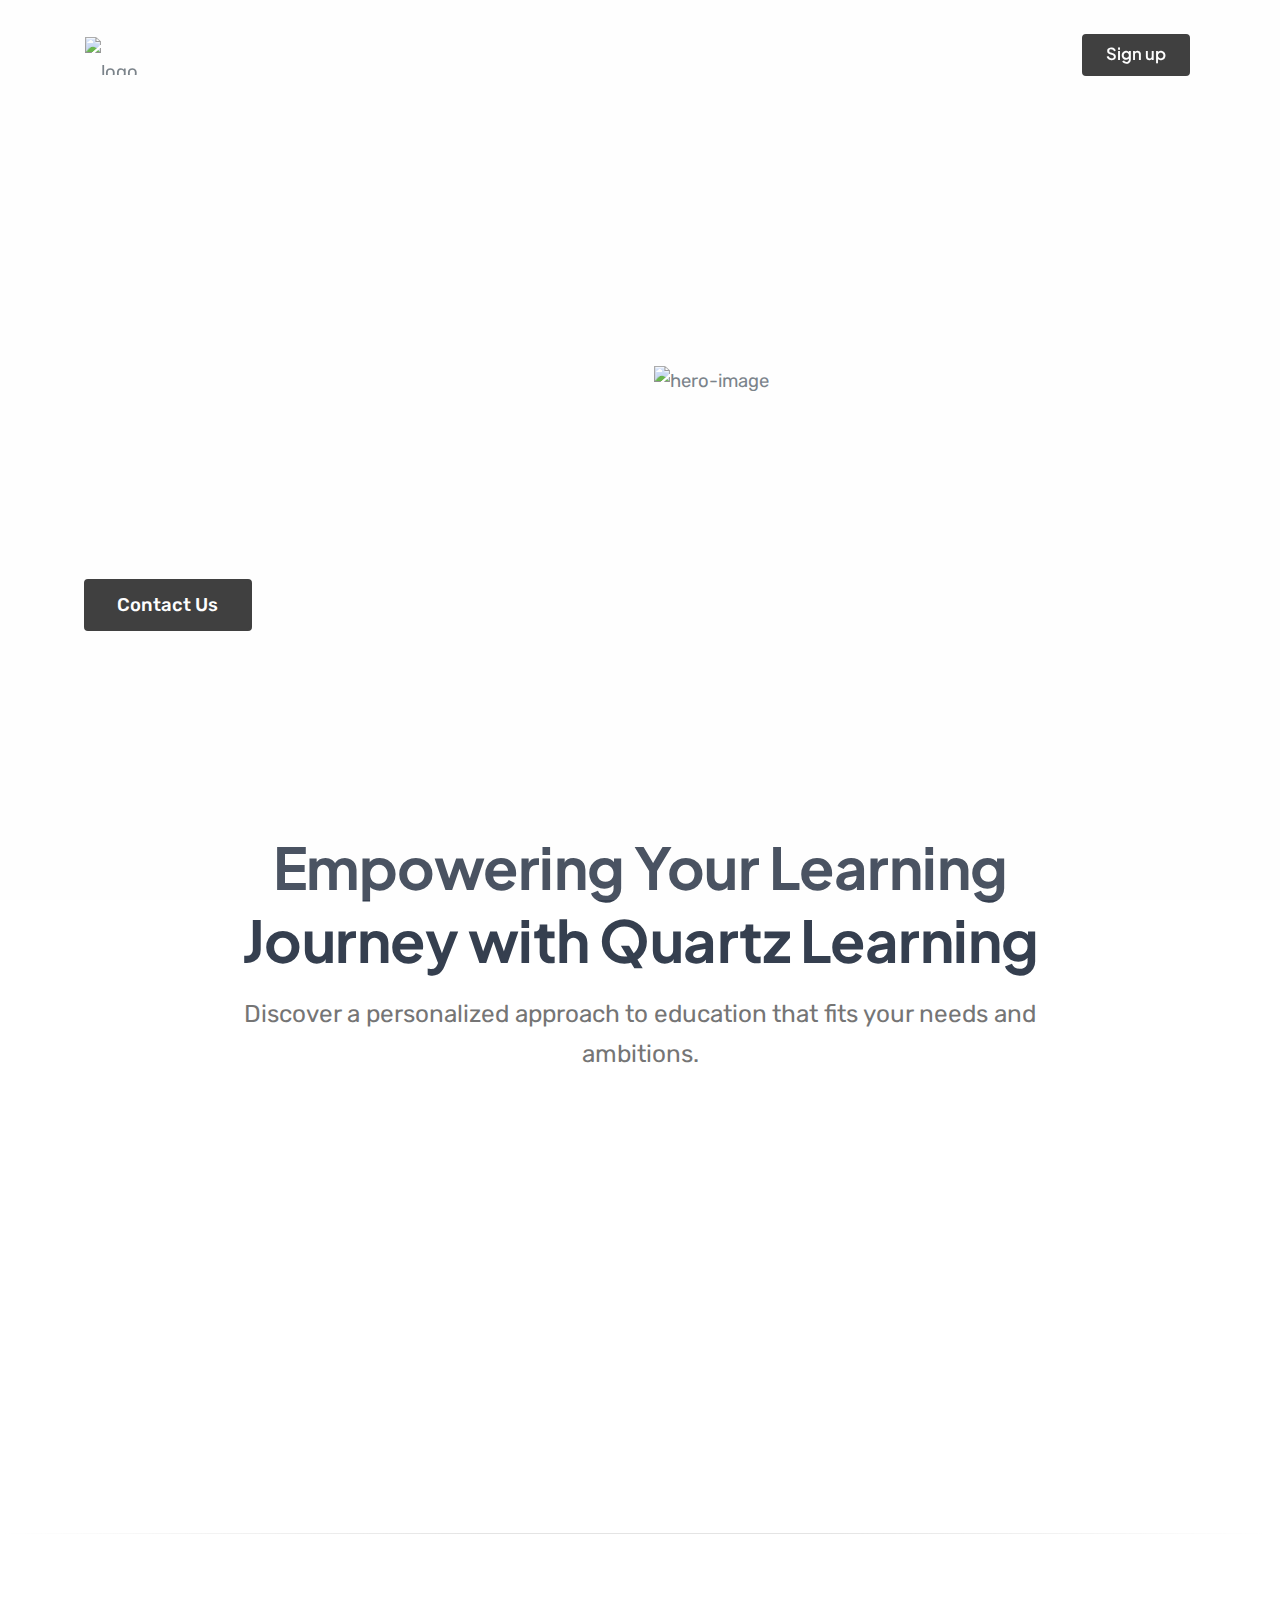
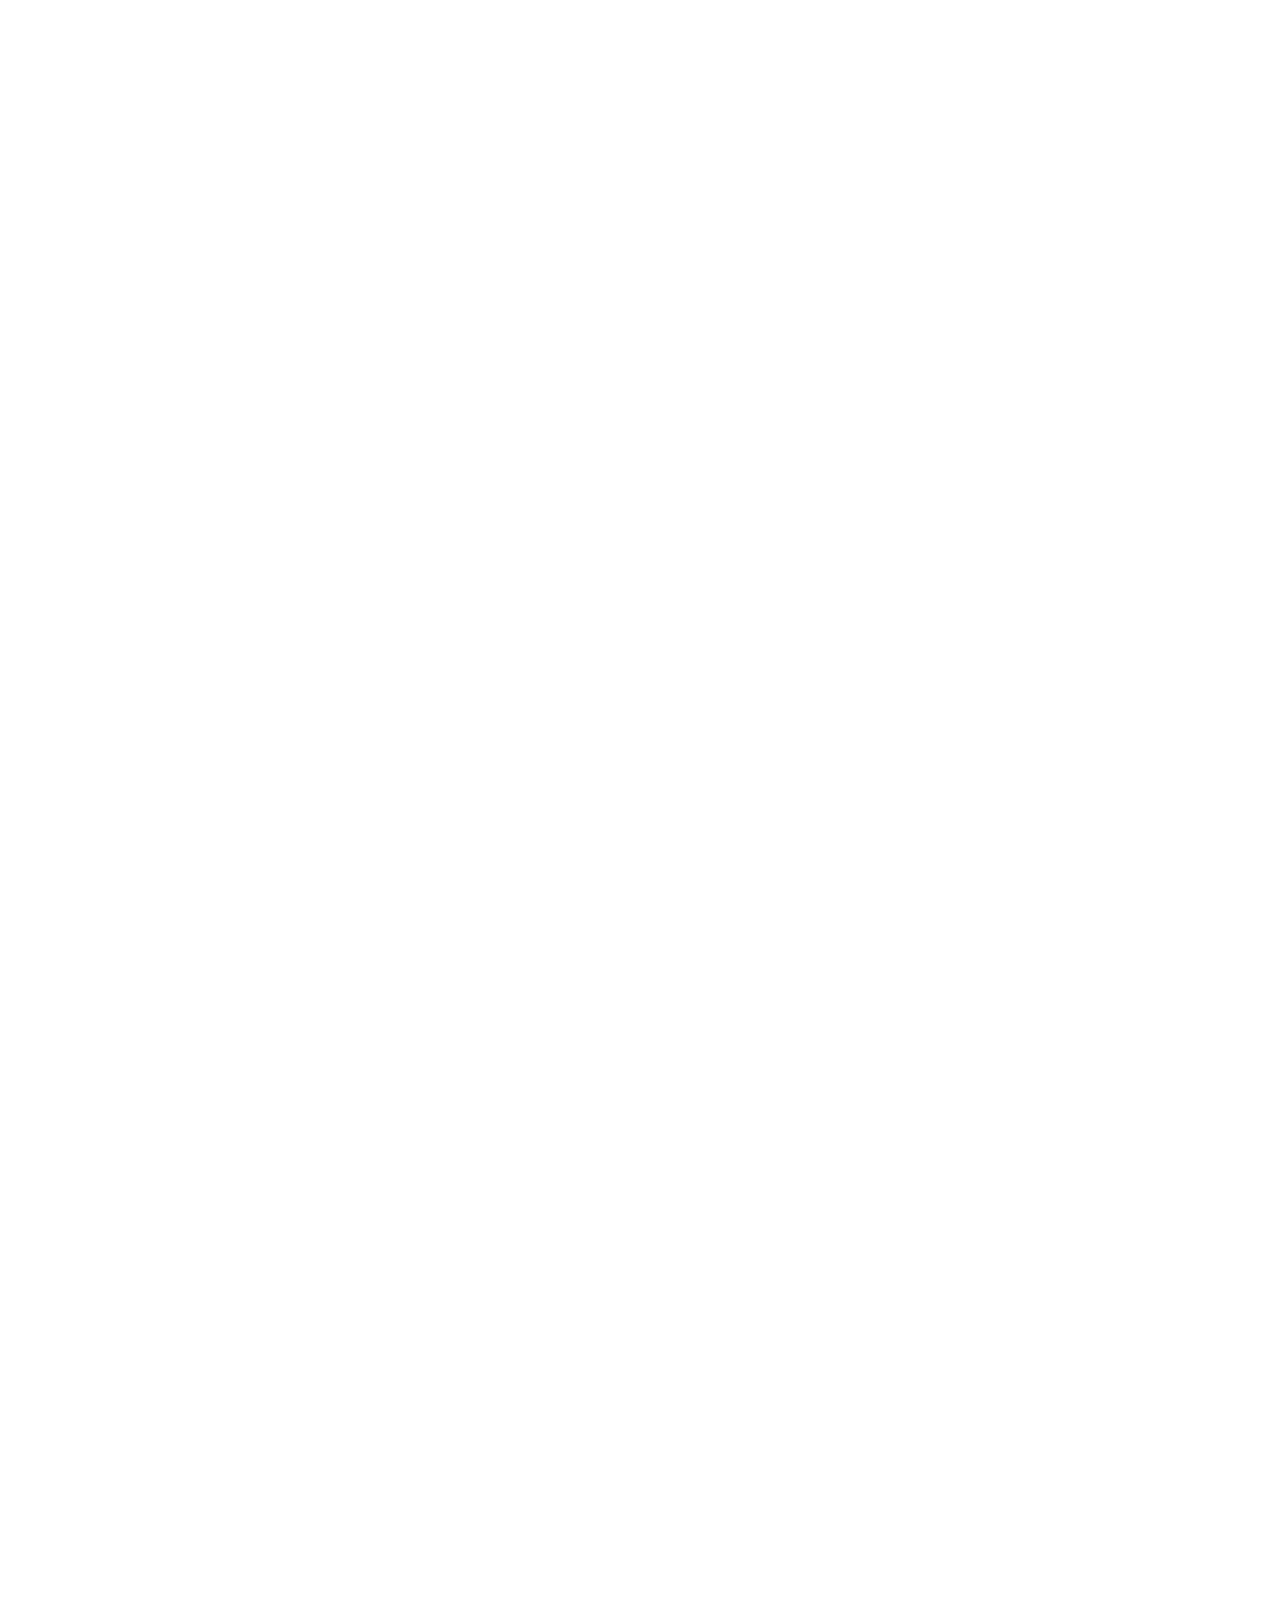
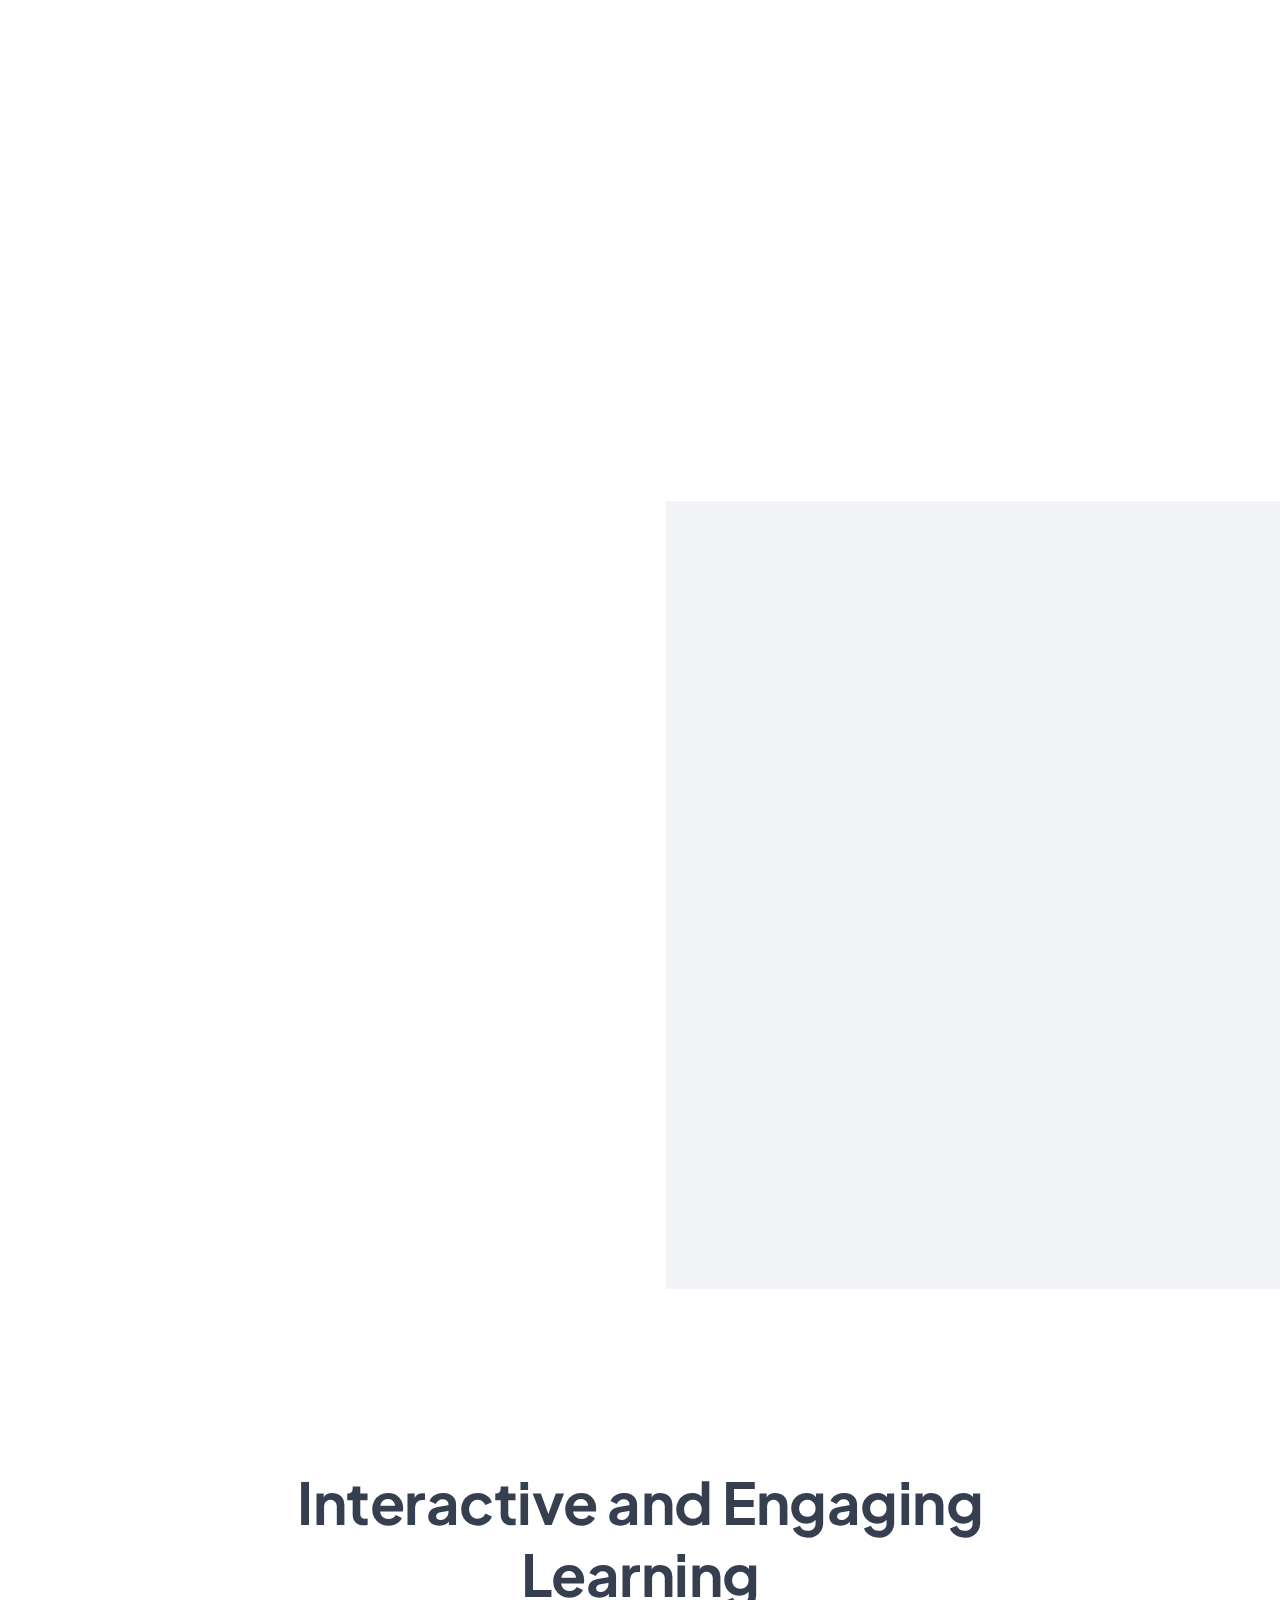
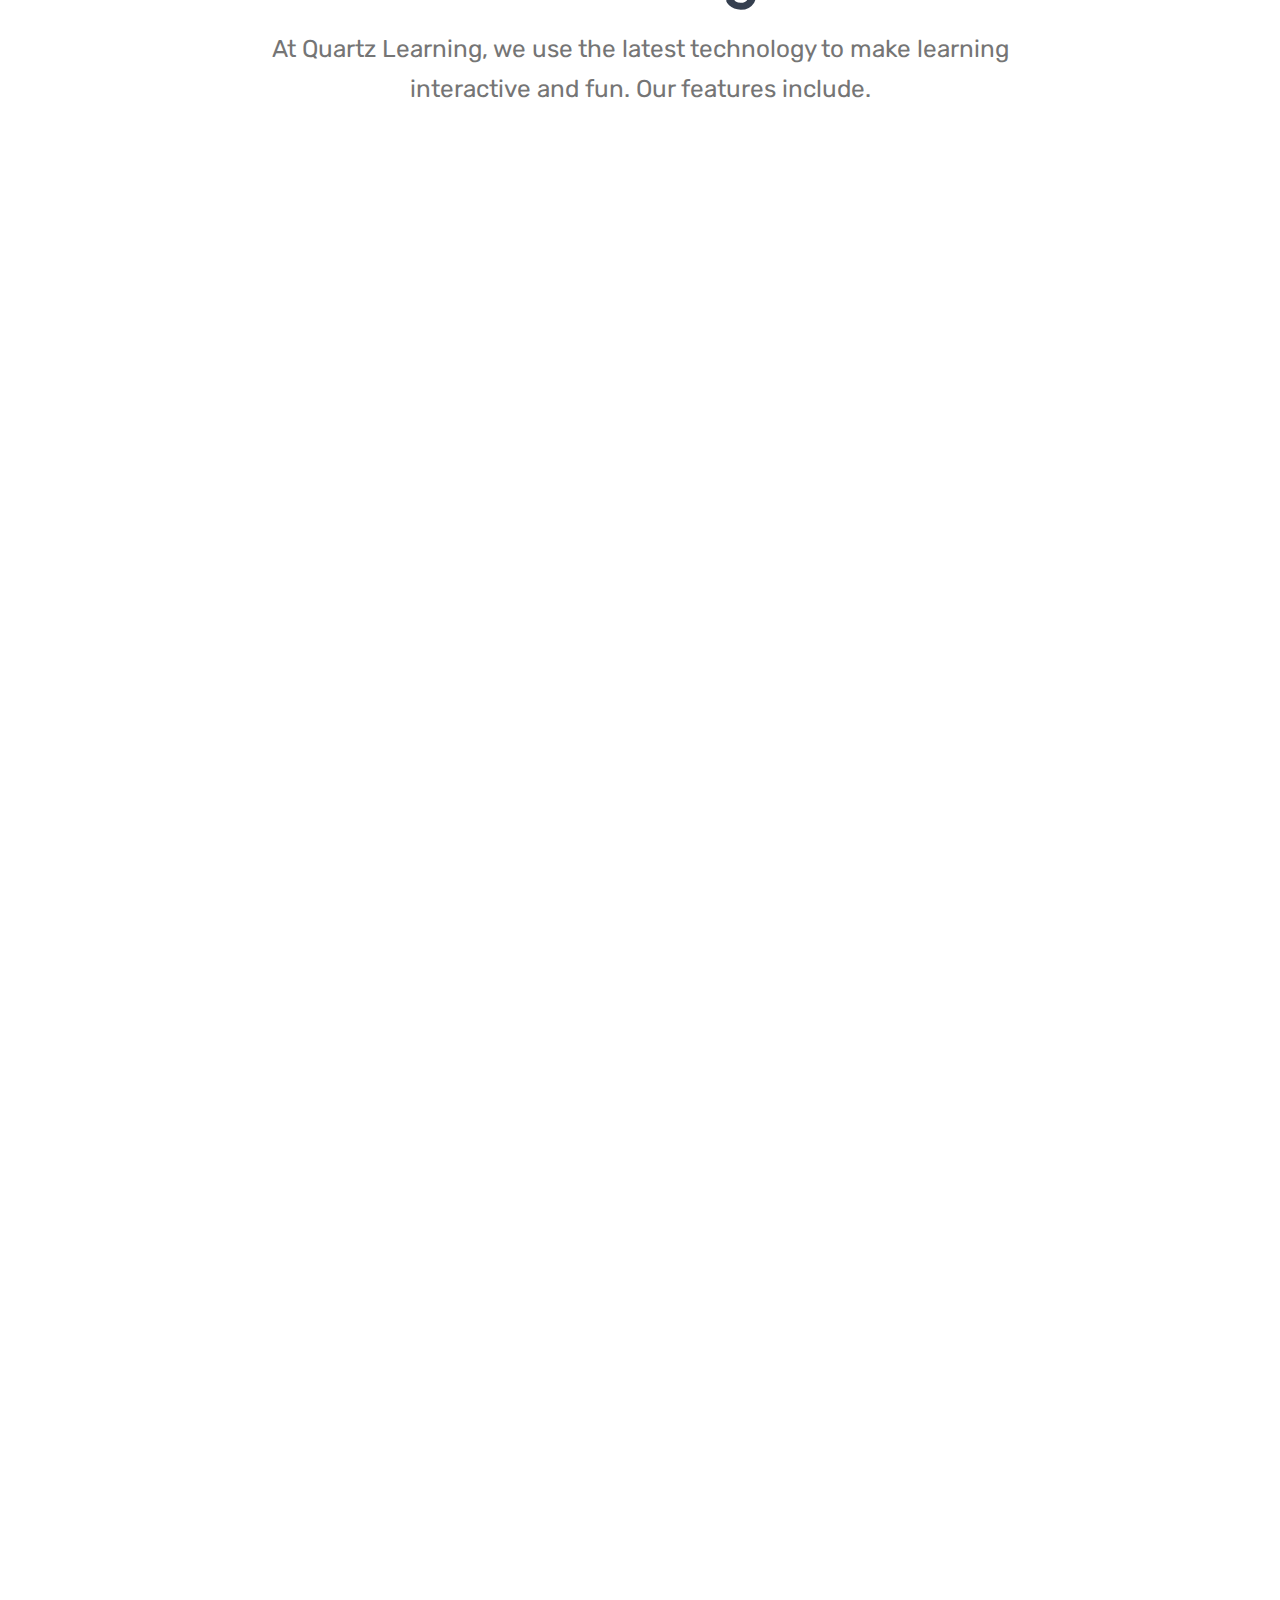
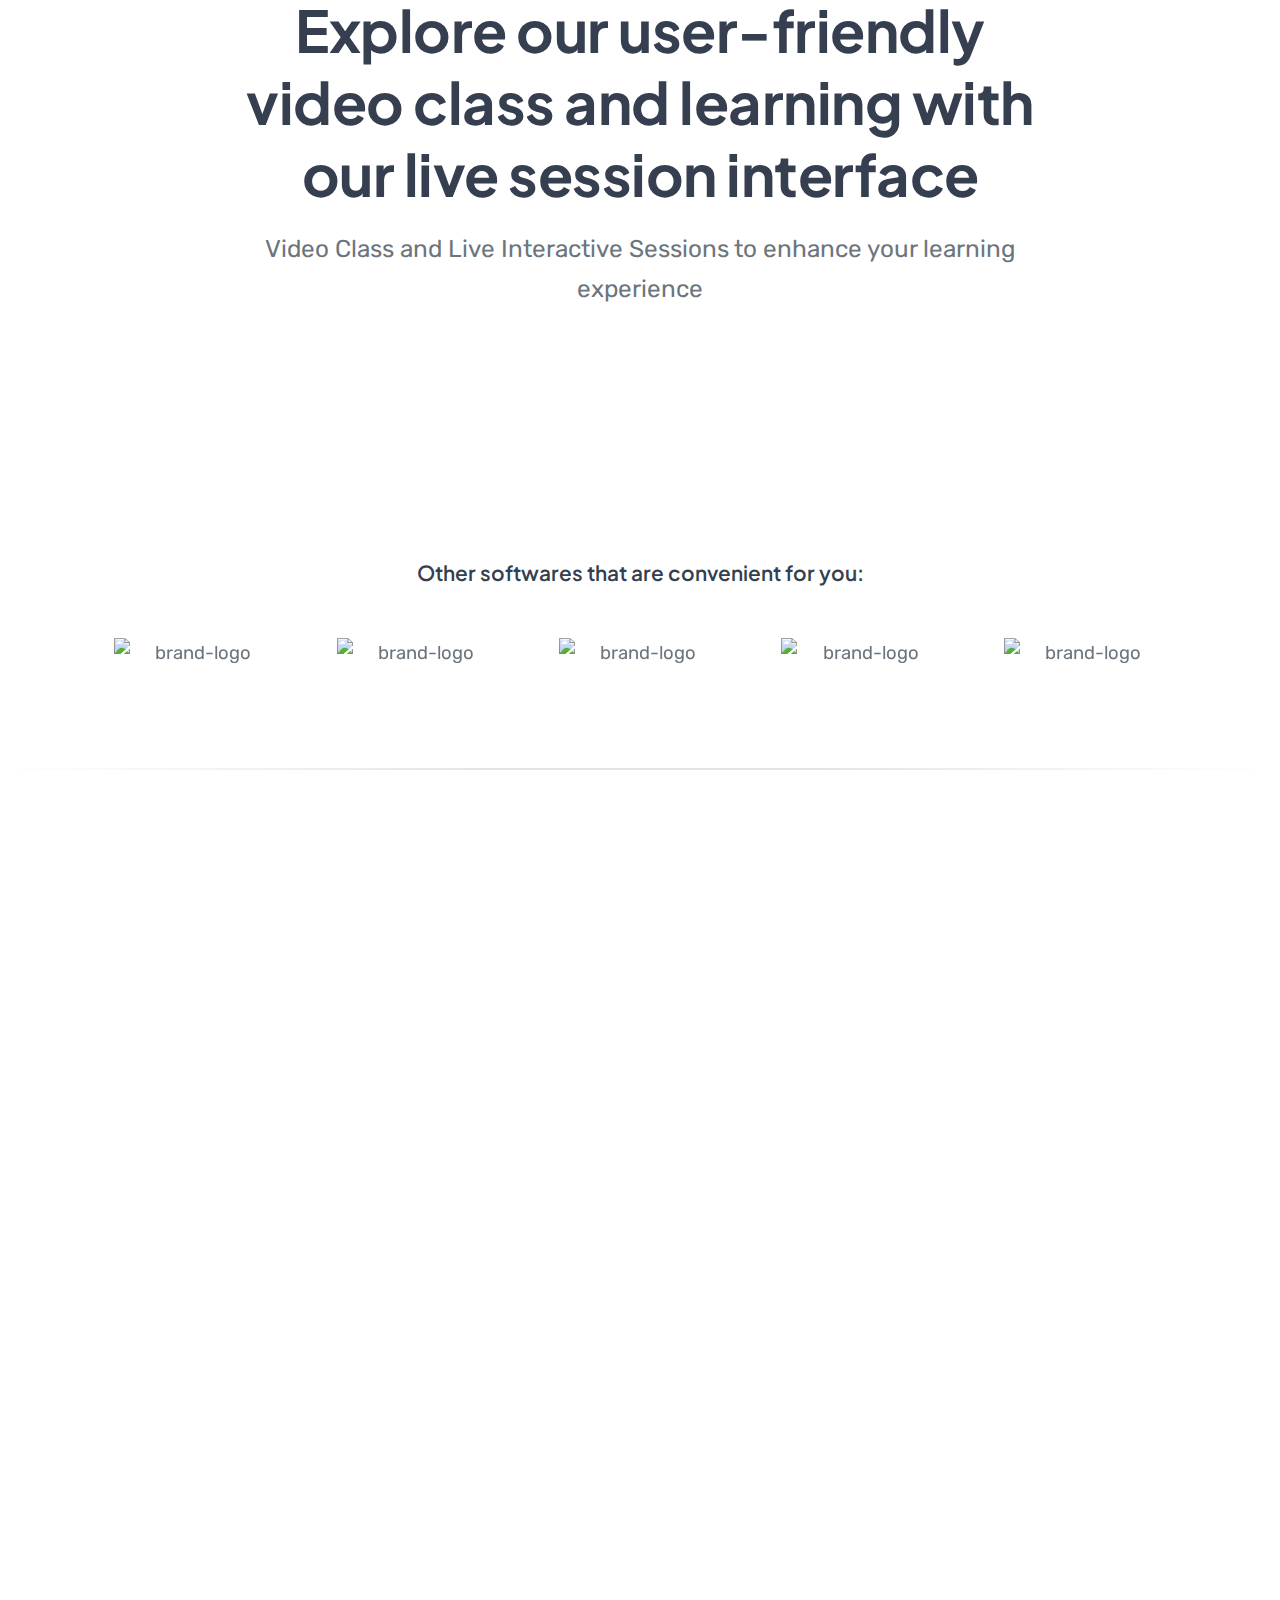
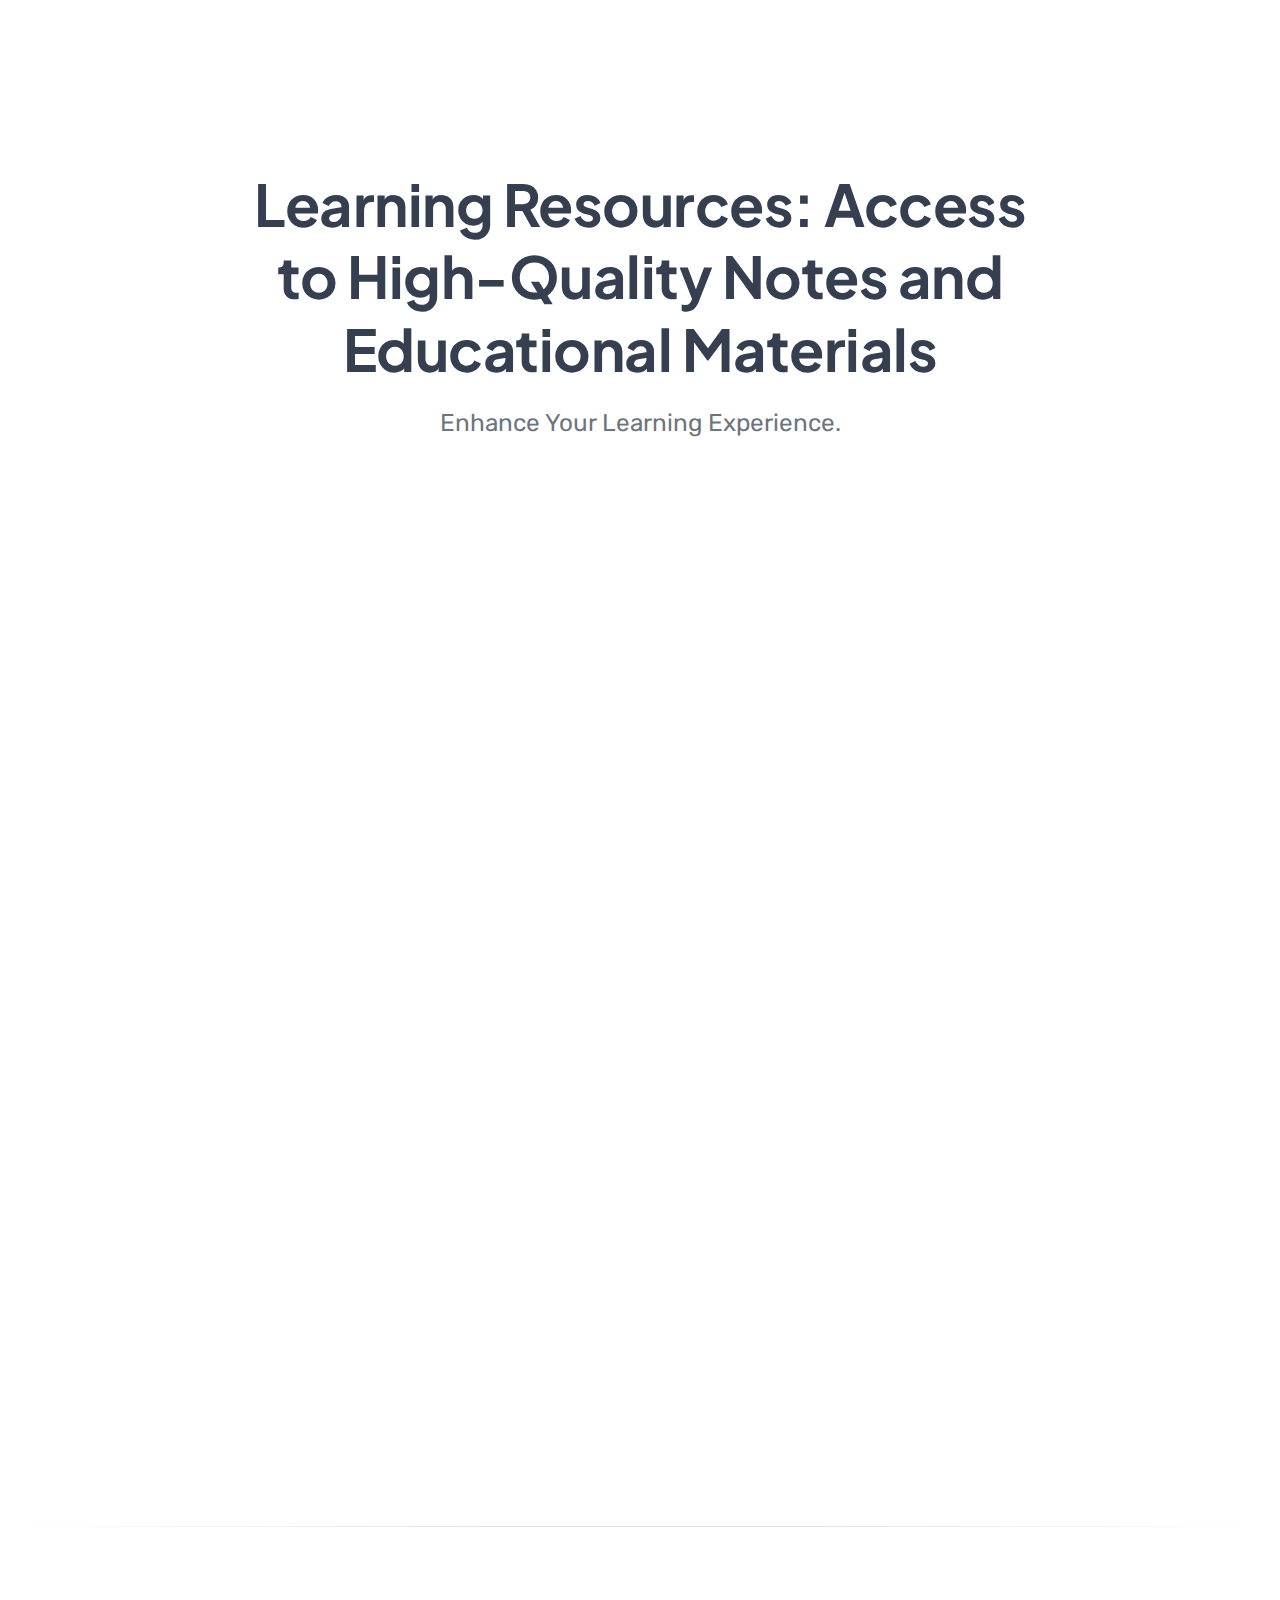
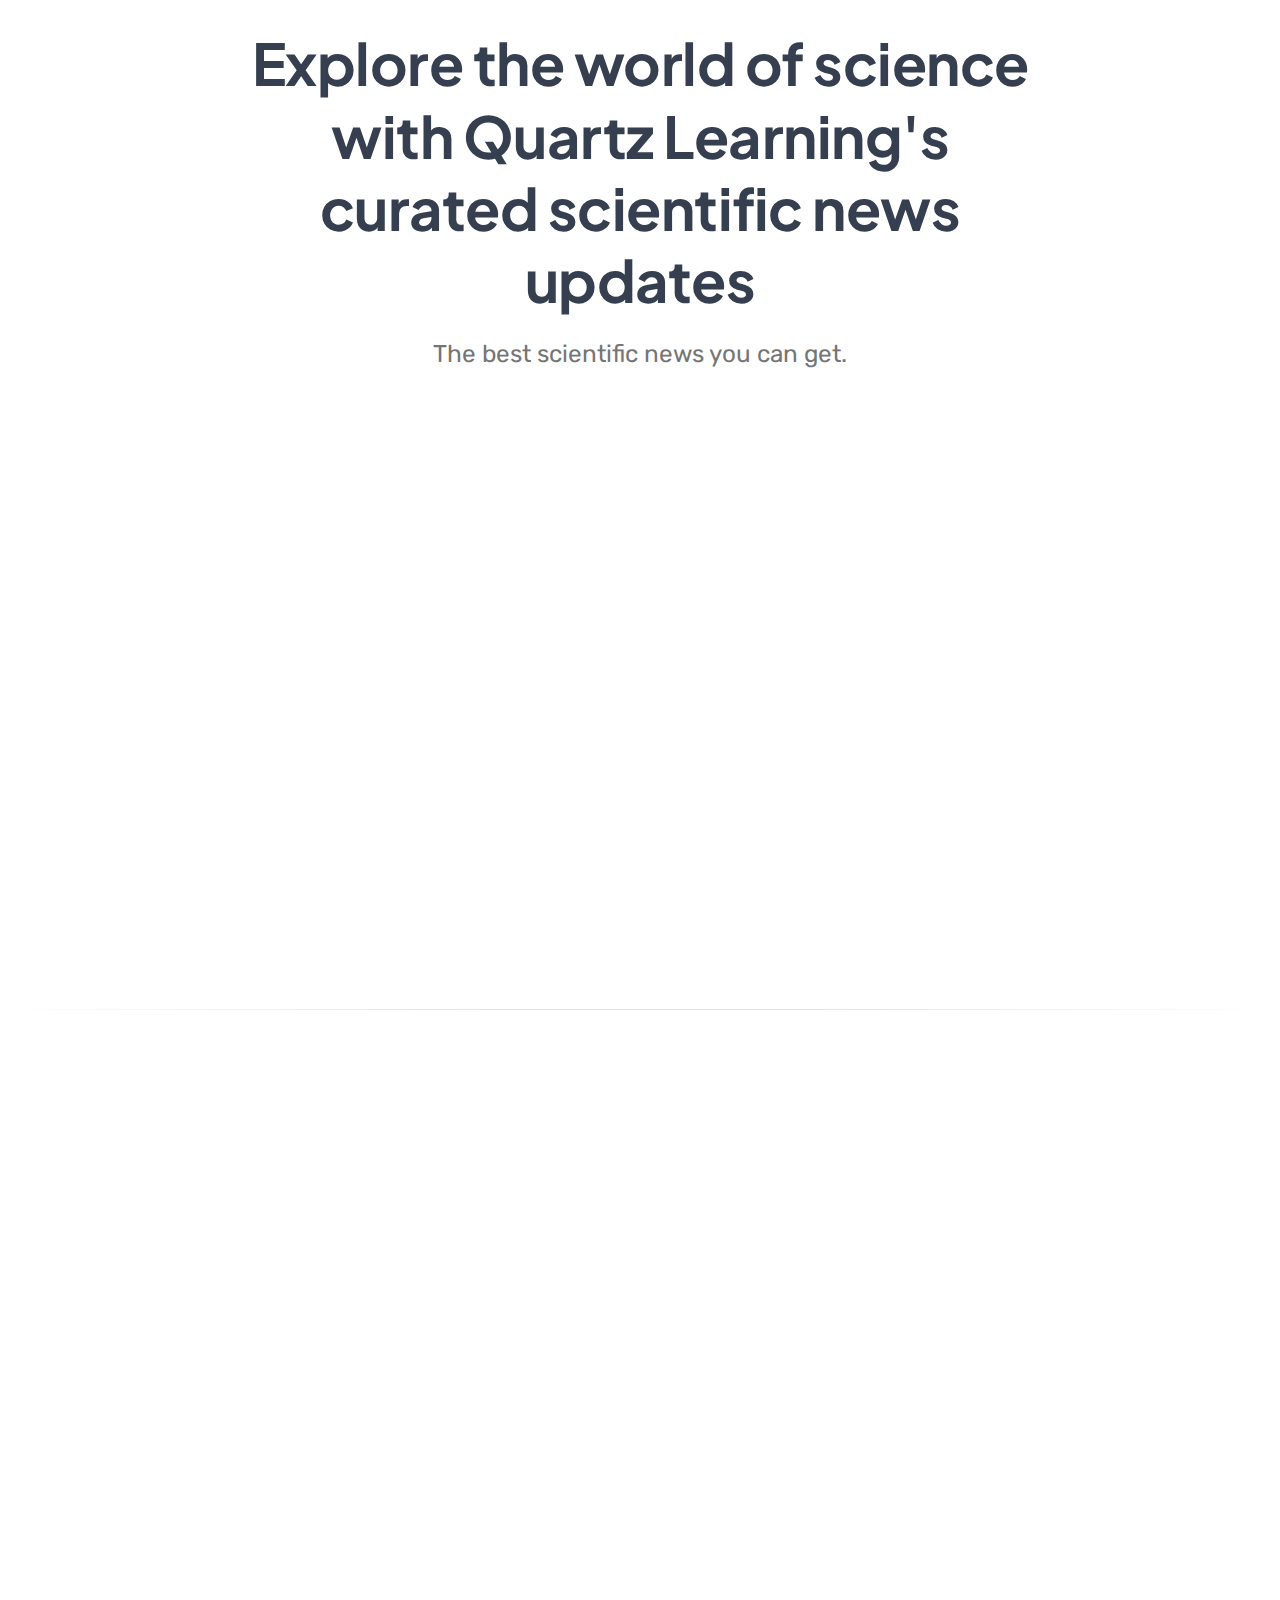
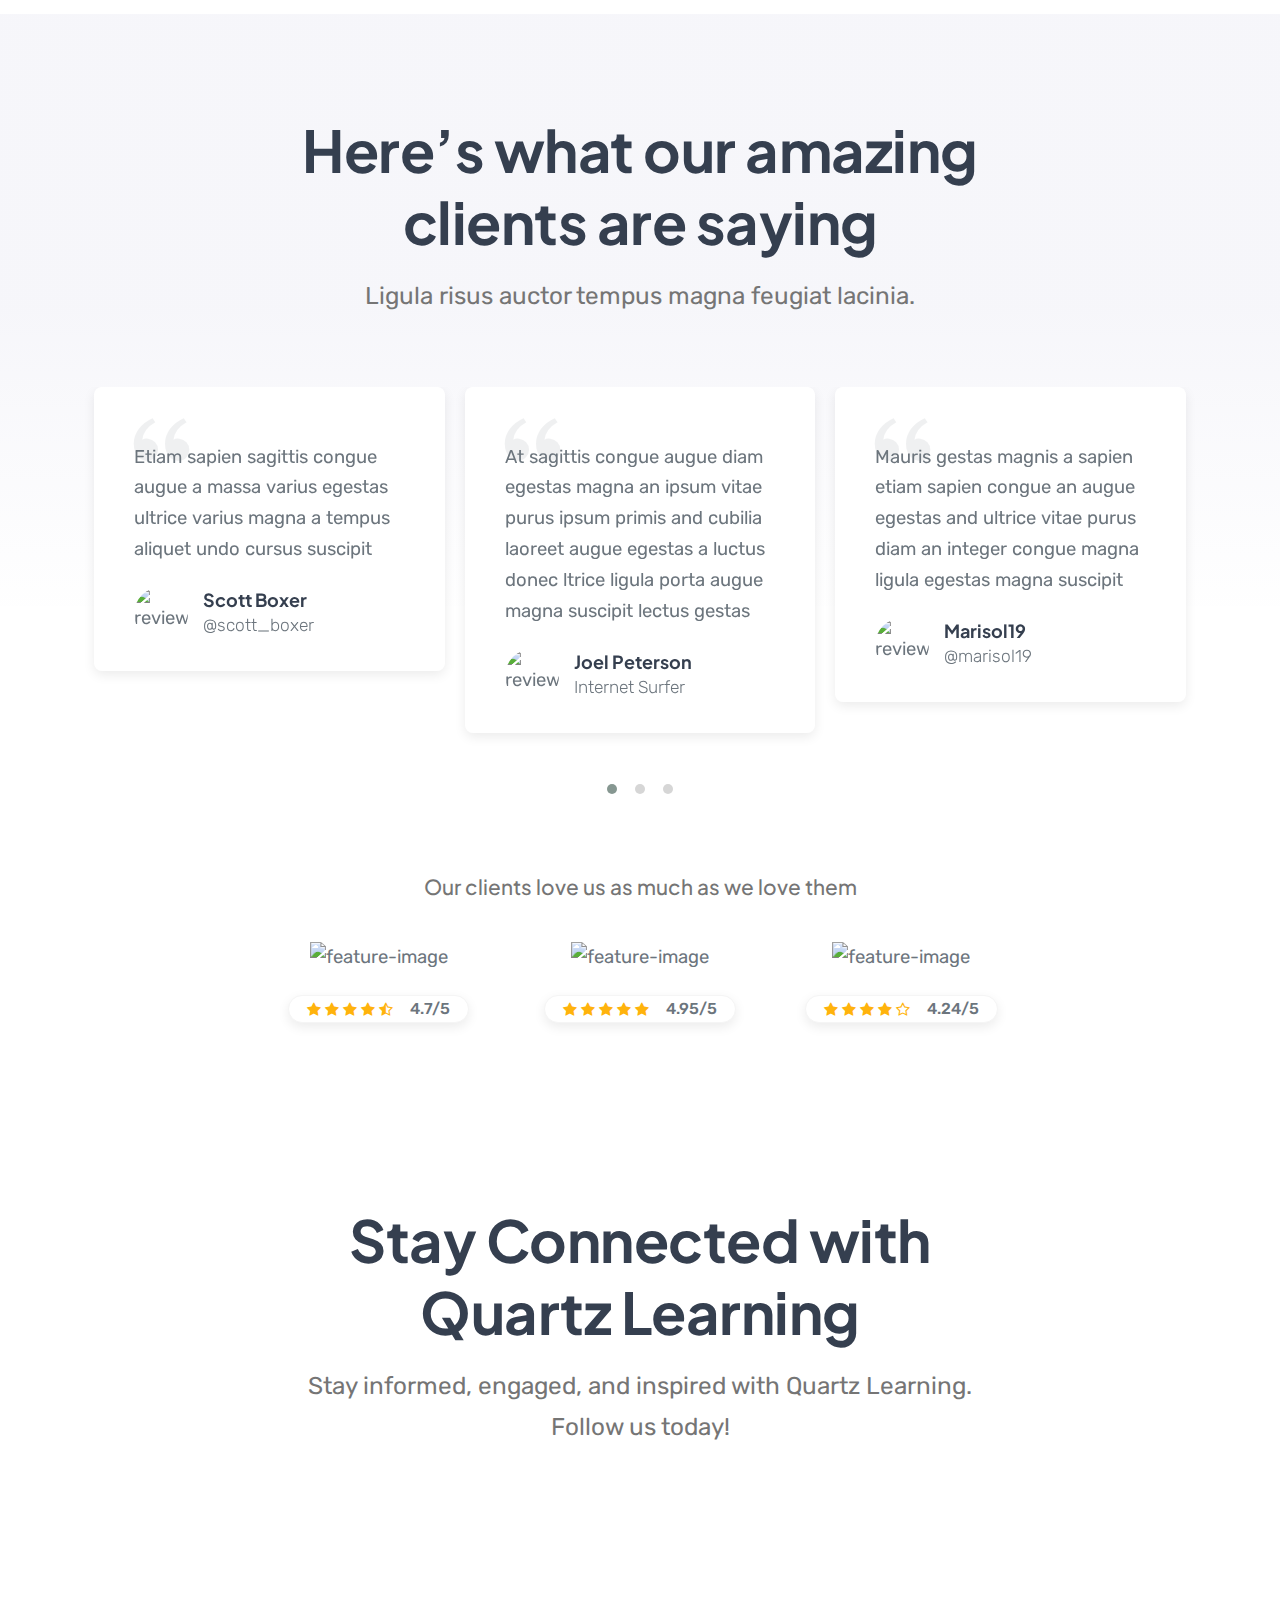
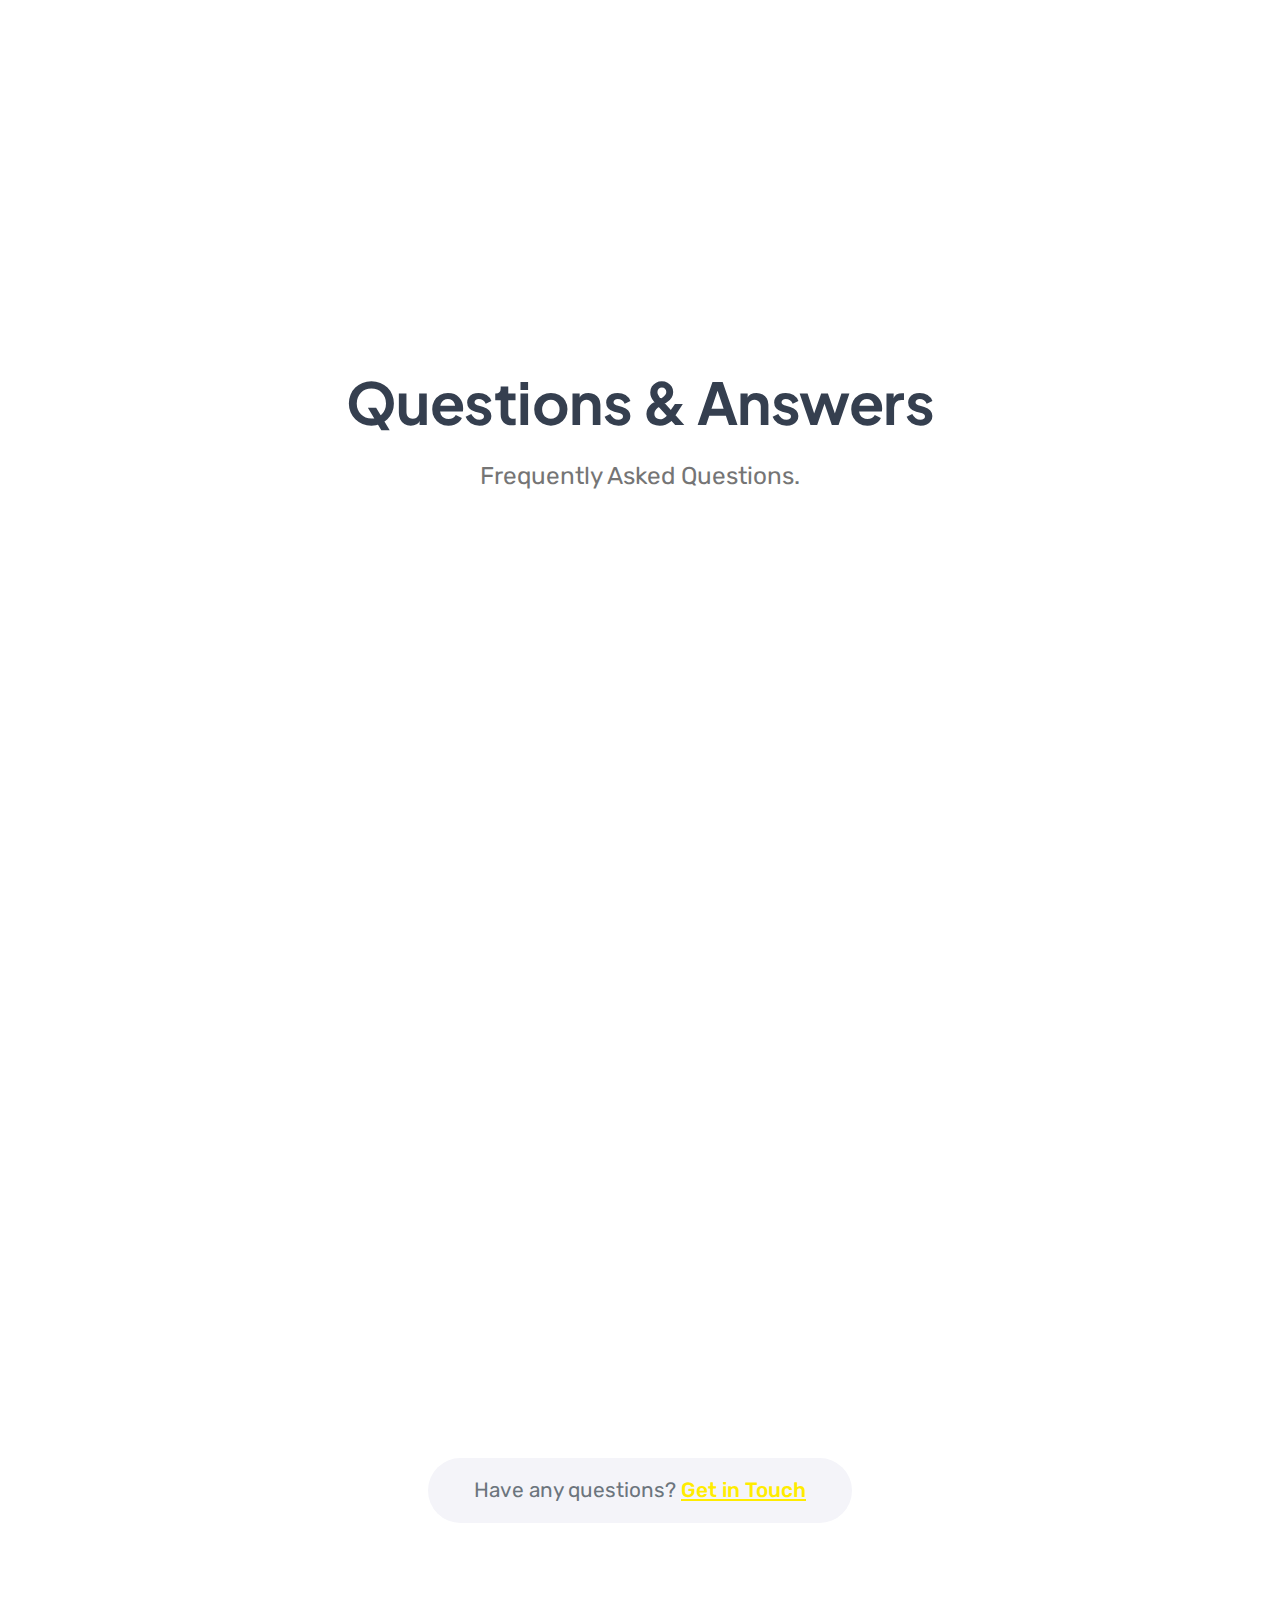
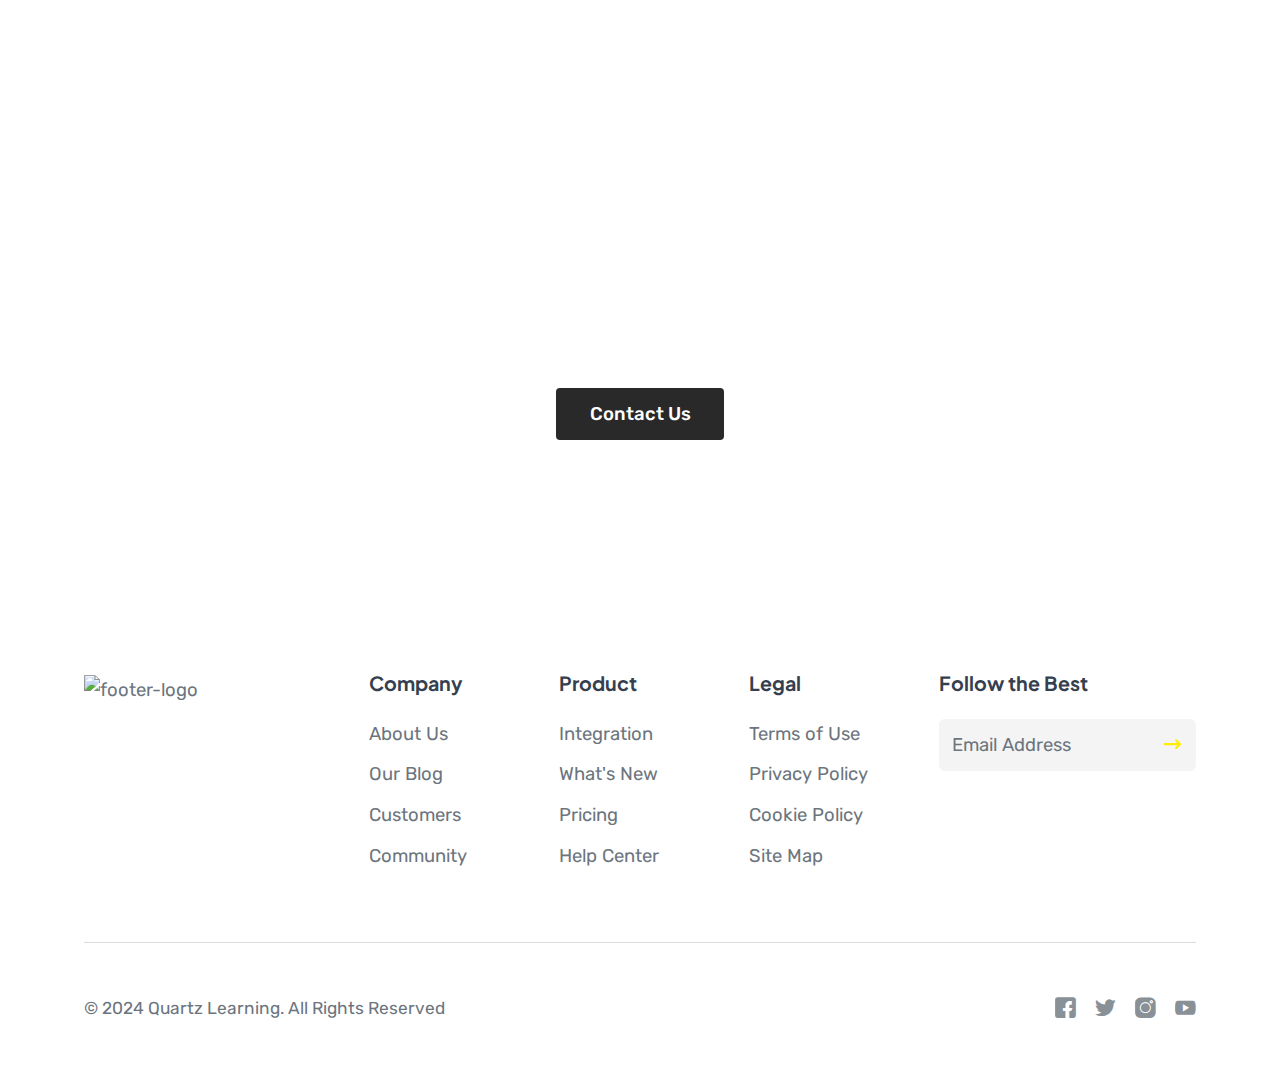
==== index.html @ 147ca450 "Add files via upload" ====
<!doctype html>
<!-- Martex - Software, App, SaaS & Startup Landing Pages Pack design by DSAThemes (http://www.dsathemes.com) -->
<!--[if lt IE 7 ]><html class="ie ie6" lang="en"> <![endif]-->
<!--[if IE 7 ]><html class="ie ie7" lang="en"> <![endif]-->
<!--[if IE 8 ]><html class="ie ie8" lang="en"> <![endif]-->
<!--[if (gte IE 9)|!(IE)]><!-->
<html lang="en">




	<head>

		<meta charset="utf-8">
		<meta http-equiv="X-UA-Compatible" content="IE=edge">
		<meta name="author" content="DSAThemes">	
		<meta name="description" content="Martex - Software, App, SaaS & Startup Landing Pages Pack">
		<meta name="keywords" content="Responsive, HTML5, DSAThemes, Landing, Software, Mobile App, SaaS, Startup, Creative, Digital Product">	
		<meta name="viewport" content="width=device-width, initial-scale=1">
				
  		<!-- SITE TITLE -->
		<title>Martex - Software, App, SaaS & Startup Landing Pages Pack</title>
							
		<!-- FAVICON AND TOUCH ICONS -->
		<link rel="shortcut icon" href="images/favicon.ico" type="image/x-icon">
		<link rel="icon" href="images/favicon.ico" type="image/x-icon">
		<link rel="apple-touch-icon" sizes="152x152" href="images/apple-touch-icon-152x152.png">
		<link rel="apple-touch-icon" sizes="120x120" href="images/apple-touch-icon-120x120.png">
		<link rel="apple-touch-icon" sizes="76x76" href="images/apple-touch-icon-76x76.png">
		<link rel="apple-touch-icon" href="images/apple-touch-icon.png">
		<link rel="icon" href="images/apple-touch-icon.png" type="image/x-icon">

		<!-- GOOGLE FONTS -->
		<link href="https://fonts.googleapis.com/css2?family=Rubik:wght@300;400;500;600;700&amp;display=swap" rel="stylesheet">
		<link href="https://fonts.googleapis.com/css2?family=Plus+Jakarta+Sans:wght@400;500;600;700&amp;display=swap" rel="stylesheet">
		<link href="https://fonts.googleapis.com/css2?family=Inter:wght@400;500;600;700;800&amp;display=swap" rel="stylesheet">
		
		<!-- BOOTSTRAP CSS -->
		<link href="css/bootstrap.min.css" rel="stylesheet">
				
		<!-- FONT ICONS -->
		<link href="css/flaticon.css" rel="stylesheet">

		<!-- PLUGINS STYLESHEET -->
		<link href="css/menu.css" rel="stylesheet">	
		<link id="effect" href="css/dropdown-effects/fade-down.css" media="all" rel="stylesheet">
		<link href="css/magnific-popup.css" rel="stylesheet">	
		<link href="css/owl.carousel.min.css" rel="stylesheet">
		<link href="css/owl.theme.default.min.css" rel="stylesheet">
		<link href="css/lunar.css" rel="stylesheet">

		<!-- ON SCROLL ANIMATION -->
		<link href="css/animate.css" rel="stylesheet">

		<!-- TEMPLATE CSS -->
		<!-- <link href="css/blue-theme.css" rel="stylesheet"> -->
		<!-- <link href="css/crocus-theme.css" rel="stylesheet"> -->
		<!-- <link href="css/green-theme.css" rel="stylesheet"> -->
		<!-- <link href="css/magenta-theme.css" rel="stylesheet"> -->
		<link href="css/pink-theme.css" rel="stylesheet">
		<!-- <link href="css/purple-theme.css" rel="stylesheet"> -->
		<!-- <link href="css/skyblue-theme.css" rel="stylesheet"> -->
		<!-- <link href="css/red-theme.css" rel="stylesheet"> -->
		<!-- <link href="css/violet-theme.css" rel="stylesheet"> -->	
		
		<!-- RESPONSIVE CSS -->
		<link href="css/responsive.css" rel="stylesheet">

	</head>




	<body> 




		<!-- PRELOADER SPINNER
		============================================= -->	
		<div id="loading" class="loading--theme">
			<div id="loading-center"><span class="loader"></span></div>
		</div>




		<!-- PAGE CONTENT
		============================================= -->	
		<div id="page" class="page font--jakarta">




			<!-- HEADER
			============================================= -->
			<header id="header" class="tra-menu navbar-light white-scroll">
				<div class="header-wrapper">


					<!-- MOBILE HEADER -->
				    <div class="wsmobileheader clearfix">	  	
				    	<span class="smllogo"><img src="images/logo-pink.png" alt="mobile-logo"></span>
				    	<a id="wsnavtoggle" class="wsanimated-arrow"><span></span></a>	
				 	</div>


				 	<!-- NAVIGATION MENU -->
				  	<div class="wsmainfull menu clearfix">
	    				<div class="wsmainwp clearfix">


	    					<!-- HEADER BLACK LOGO -->
	    					<div class="desktoplogo">
	    						<a href="#hero-1" class="logo-black"><img src="images/logo-pink.png" alt="logo"></a>
	    					</div>


	    					<!-- HEADER WHITE LOGO -->
	    					<div class="desktoplogo">
	    						<a href="#hero-1" class="logo-white"><img src="images/logo-white.png" alt="logo"></a>
	    					</div>


	    					<!-- MAIN MENU -->
	      					<nav class="wsmenu clearfix">
	        					<ul class="wsmenu-list nav-theme">


	        						<!-- DROPDOWN SUB MENU -->
						          	<li aria-haspopup="true"><a href="#" class="h-link">About <span class="wsarrow"></span></a>
	            						<ul class="sub-menu">
	            							<li aria-haspopup="true"><a href="#lnk-1">Why Quartz Learning?</a></li>
	            							<li aria-haspopup="true"><a href="#lnk-2">Scientific News</a></li>
	            							<li aria-haspopup="true"><a href="#lnk-3">live session interface</a></li>
	            							<li aria-haspopup="true"><a href="#features-2">Learning Features</a></li>
	            							<li aria-haspopup="true"><a href="#reviews-1">Reviews</a></li>	
						           		</ul>
								    </li>


								    <!-- SIMPLE NAVIGATION LINK -->
							    	<li class="nl-simple" aria-haspopup="true"><a href="#features-6" class="h-link">Features</a></li>


								    <!-- MEGAMENU -->
						          	<li aria-haspopup="true" class="mg_link"><a href="#" class="h-link">Pages <span class="wsarrow"></span></a>
	            						<div class="wsmegamenu w-75 clearfix">
	             							<div class="container">
	               								<div class="row">

	               									<!-- MEGAMENU LINKS -->
	               									<ul class="col-md-12 col-lg-3 link-list">
									                    <li class="fst-li"><a href="about.html">About Us</a></li> 
									                    <li><a href="team.html">Our Team</a></li>
									                    <li><a href="careers.html">Careers <span class="sm-info">4</span></a></li>
									                    <li><a href="career-role.html">Career Details</a></li>
									                    <li><a href="contacts.html">Contact Us</a></li>			     
									                </ul>

									                <!-- MEGAMENU LINKS -->
	               									<ul class="col-md-12 col-lg-3 link-list">
	               										<li><a href="features.html">Core Features</a></li>
									                    <li class="fst-li"><a href="projects.html">Our Projects</a></li>
									                    <li><a href="project-details.html">Project Details</a></li> 
									                    <li><a href="reviews.html">Testimonials</a></li>	
									                    <li><a href="download.html">Download Page</a></li>           
									                </ul>

									                <!-- MEGAMENU LINKS -->
	               									<ul class="col-md-12 col-lg-3 link-list">
									                    <li class="fst-li"><a href="pricing-1.html">Pricing Page #1</a></li> 
									                    <li><a href="pricing-1.html">Pricing Page #2</a></li>
									                    <li><a href="faqs.html">FAQs Page</a></li>
									                    <li><a href="help-center.html">Help Center</a></li>
									                    <li><a href="404.html">404 Page</a></li>		           
									                </ul>

									               <!-- MEGAMENU LINKS -->
	               									<ul class="col-md-12 col-lg-3 link-list">
									                    <li class="fst-li"><a href="blog-listing.html">Blog Listing</a></li>
									                    <li><a href="single-post.html">Single Blog Post</a></li>
									                    <li><a href="login-2.html">Login Page</a></li>
									                    <li><a href="signup-2.html">Signup Page</a></li>
									                    <li><a href="reset-password.html">Reset Password</a></li>			      
									                </ul>
                
								                </div>  <!-- End row -->	
								            </div>  <!-- End container -->	
								        </div>  <!-- End wsmegamenu -->	
								    </li>	<!-- END MEGAMENU -->


								    <!-- SIMPLE NAVIGATION LINK -->
							    	<li class="nl-simple" aria-haspopup="true"><a href="pricing-1.html" class="h-link">Pricing</a></li>


						          	<!-- SIMPLE NAVIGATION LINK -->
							    	<li class="nl-simple" aria-haspopup="true"><a href="#faqs-3" class="h-link">FAQs</a></li>


							    	<!-- SIGN IN LINK -->
							    	<li class="nl-simple reg-fst-link mobile-last-link" aria-haspopup="true">
							    		<a href="login-2.html" class="h-link">Sign in</a>
							    	</li>


								    <!-- SIGN UP BUTTON -->
								    <li class="nl-simple" aria-haspopup="true">
								    	<a href="signup-2.html" class="btn r-04 btn--theme hover--tra-white last-link">Sign up</a>
								    </li> 


	        					</ul>
	        				</nav>	<!-- END MAIN MENU -->


	    				</div>
	    			</div>	<!-- END NAVIGATION MENU -->


				</div>     <!-- End header-wrapper -->
			</header>	<!-- END HEADER -->




			<!-- HERO-1
			============================================= -->	
			<section id="hero-1" class="bg--scroll hero-section">
				<div class="container">	
					<div class="row d-flex align-items-center">


						<!-- HERO TEXT -->
						<div class="col-md-6">
							<div class="hero-1-txt color--white wow fadeInRight">

								<!-- Title -->
								<h2 class="s-58 w-700">Welcome to Quartz Learning</h2>

								<!-- Text -->
								<p class="p-xl">At Quartz Learning, our mission is to revolutionize education by providing high-quality, affordable online tuition for students from classes 1 to 10, Plus One, Plus Two, and degree courses across CBSE, ICSE, IB, and SSLC syllabuses. We strive to make learning accessible and engaging for every student.
								</p>

								<!-- Button -->	
								<a href="#banner-3" class="btn r-04 btn--theme hover--tra-white">Contact Us</a>

							</div>
						</div>	<!-- END HERO TEXT -->	


						<!-- HERO IMAGE -->
						<div class="col-md-6">	
							<div class="hero-1-img wow fadeInLeft">	
								<img class="img-fluid" src="images/hero-1-img.svg" alt="hero-image">					
							</div>
						</div>	
						

					</div>    <!-- End row --> 	
				</div>	   <!-- End container --> 	
			</section>	<!-- END HERO-1 -->	




			<!-- FEATURES-6
			============================================= -->
			<section id="features-6" class="py-100 features-section division">
				<div class="container">


					<!-- SECTION TITLE -->	
					<div class="row justify-content-center">	
						<div class="col-md-10 col-lg-9">
							<div class="section-title mb-70">	

								<!-- Title -->	
								<h2 class="s-50 w-700">Empowering Your Learning Journey with Quartz Learning</h2>	

								<!-- Text -->	
								<p class="s-21 color--grey">Discover a personalized approach to education that fits your needs and ambitions.</p>
									
							</div>	
						</div>
					</div>


					<!-- FEATURES-6 WRAPPER -->
					<div class="fbox-wrapper text-center">
						<div class="row row-cols-1 row-cols-md-2 row-cols-lg-4">


							<!-- FEATURE BOX #1 -->
		 					<div class="col">
		 						<div class="fbox-6 fb-1 wow fadeInUp">

		 							<!-- Icon -->
									<div class="fbox-ico ico-55">
										<div class="shape-ico color--theme">

											<!-- Vector Icon -->
											<span class="flaticon-graphics"></span>

											<!-- Shape -->
											<svg viewBox="0 0 200 200" xmlns="http://www.w3.org/2000/svg">
											  <path d="M69.8,-23C76.3,-2.7,57.6,25.4,32.9,42.8C8.1,60.3,-22.7,67,-39.1,54.8C-55.5,42.7,-57.5,11.7,-48.6,-11.9C-39.7,-35.5,-19.8,-51.7,5.9,-53.6C31.7,-55.6,63.3,-43.2,69.8,-23Z" transform="translate(100 100)" />
											</svg>

										</div>
									</div>	<!-- End Icon -->

									<!-- Text -->
									<div class="fbox-txt">
										<h6 class="s-20 w-700">Personalized Online Tuition</h6>
										<p>Get the attention you deserve with our one-to-one and group online tuition sessions tailored to your learning style</p>
									</div>

		 						</div>
		 					</div>	<!-- END FEATURE BOX #1 -->	


		 					<!-- FEATURE BOX #2 -->
		 					<div class="col">
		 						<div class="fbox-6 fb-2 wow fadeInUp">

		 							<!-- Icon -->
									<div class="fbox-ico ico-55">
										<div class="shape-ico color--theme">

											<!-- Vector Icon -->
											<span class="flaticon-idea"></span>

											<!-- Shape -->
											<svg viewBox="0 0 200 200" xmlns="http://www.w3.org/2000/svg">
											  <path d="M69.8,-23C76.3,-2.7,57.6,25.4,32.9,42.8C8.1,60.3,-22.7,67,-39.1,54.8C-55.5,42.7,-57.5,11.7,-48.6,-11.9C-39.7,-35.5,-19.8,-51.7,5.9,-53.6C31.7,-55.6,63.3,-43.2,69.8,-23Z" transform="translate(100 100)" />
											</svg>

										</div>
									</div>	<!-- End Icon -->

									<!-- Text -->
									<div class="fbox-txt">
										<h6 class="s-20 w-700">Expert Instructors</h6>
										<p>Learn from experienced and skilled educators dedicated to your academic success</p>
									</div>

		 						</div>
		 					</div>	<!-- END FEATURE BOX #2 -->	


		 					<!-- FEATURE BOX #3 -->
		 					<div class="col">
		 						<div class="fbox-6 fb-3 wow fadeInUp">

		 							<!-- Icon -->
									<div class="fbox-ico ico-55">
										<div class="shape-ico color--theme">

											<!-- Vector Icon -->
											<span class="flaticon-graphic"></span>

											<!-- Shape -->
											<svg viewBox="0 0 200 200" xmlns="http://www.w3.org/2000/svg">
											  <path d="M69.8,-23C76.3,-2.7,57.6,25.4,32.9,42.8C8.1,60.3,-22.7,67,-39.1,54.8C-55.5,42.7,-57.5,11.7,-48.6,-11.9C-39.7,-35.5,-19.8,-51.7,5.9,-53.6C31.7,-55.6,63.3,-43.2,69.8,-23Z" transform="translate(100 100)" />
											</svg>

										</div>
									</div>	<!-- End Icon -->

									<!-- Text -->
									<div class="fbox-txt">
										<h6 class="s-20 w-700">Enhanced Learning Experience</h6>
										<p>Benefit from top-notch tutoring, interactive forums, and valuable resources to support your studies</p>
									</div>

		 						</div>
		 					</div>	<!-- END FEATURE BOX #3 -->	


		 					<!-- FEATURE BOX #4 -->
		 					<div class="col">
		 						<div class="fbox-6 fb-4 wow fadeInUp">

		 							<!-- Icon -->
									<div class="fbox-ico ico-55">
										<div class="shape-ico color--theme">

											<!-- Vector Icon -->
											<span class="flaticon-search-engine-1"></span>

											<!-- Shape -->
											<svg viewBox="0 0 200 200" xmlns="http://www.w3.org/2000/svg">
											  <path d="M69.8,-23C76.3,-2.7,57.6,25.4,32.9,42.8C8.1,60.3,-22.7,67,-39.1,54.8C-55.5,42.7,-57.5,11.7,-48.6,-11.9C-39.7,-35.5,-19.8,-51.7,5.9,-53.6C31.7,-55.6,63.3,-43.2,69.8,-23Z" transform="translate(100 100)" />
											</svg>

										</div>
									</div>	<!-- End Icon -->

									<!-- Text -->
									<div class="fbox-txt">
										<h6 class="s-20 w-700">Affordable Learning</h6>
										<p>Enjoy high-quality education at very affordable rates</p>
									</div>

		 						</div>
		 					</div>	<!-- END FEATURE BOX #4 -->	


						</div>  <!-- End row -->  
					</div>	<!-- END FEATURES-6 WRAPPER -->


				</div>     <!-- End container -->
			</section>	<!-- END FEATURES-6 -->




			<!-- DIVIDER LINE -->
			<hr class="divider">




			<!-- TEXT CONTENT
			============================================= -->
			<section id="lnk-1" class="pt-100 ct-02 content-section division">
				<div class="container">


					<!-- SECTION CONTENT (ROW) -->	
					<div class="row d-flex align-items-center">


						<!-- IMAGE BLOCK -->
						<div class="col-md-6">
							<div class="img-block left-column wow fadeInRight">
								<img class="img-fluid" src="images/img-10.svg" alt="content-image">
							</div>
						</div>


						<!-- TEXT BLOCK -->	
						<div class="col-md-6">
							<div class="txt-block right-column wow fadeInLeft">

								<!-- Section ID -->	
						 		<span class="section-id">Choosing Quartz Learning</span>

								<!-- Title -->	
								<h2 class="s-46 w-700">The Quartz Learning Advantage</h2>

								<!-- Text -->	
								<p>At Quartz Learning, we are committed to providing exceptional education that 
									caters to the diverse needs of our students. Here's why you should choose us:
								</p>

								<!-- Small Title -->	
								<h5 class="s-24 w-700">Comprehensive Curriculum</h5>

								<!-- List -->	
								<ul class="simple-list">

									<li class="list-item">
										<p>We offer a wide range of courses covering CBSE, ICSE, IB, SSLC, Plus One, Plus Two, and degree courses.
										</p>
									</li>

									<li class="list-item">
										<p class="mb-0">Our curriculum ensures that students of all levels find the support they need.
										</p>
									</li>

								</ul>

							</div>
						</div>	<!-- END TEXT BLOCK -->	


					</div>	<!-- END SECTION CONTENT (ROW) -->	


				</div>	   <!-- End container -->
			</section>	<!-- END TEXT CONTENT -->




			<!-- TEXT CONTENT
			============================================= -->
			<section class="pt-100 ct-01 content-section division">
				<div class="container">


					<!-- SECTION CONTENT (ROW) -->	
					<div class="row d-flex align-items-center">


						<!-- TEXT BLOCK -->	
						<div class="col-md-6 order-last order-md-2">
							<div class="txt-block left-column wow fadeInRight">


								<!-- TEXT BOX -->	
								<div class="txt-box">

									<!-- Title -->	
									<h5 class="s-24 w-700">Personalized Learning</h5>

									<!-- Text -->	
									<p>Choose between one-to-one tuition or group tuition to suit your learning style. 
										Our tailored approach ensures that each student receives the attention and guidance necessary to excel.
									</p>

								</div>	<!-- END TEXT BOX -->	


								<!-- TEXT BOX -->	
								<div class="txt-box mb-0">

									<!-- Title -->	
									<h5 class="s-24 w-700">Experienced Instructors</h5>

									<!-- Text -->	
									<p>Our instructors are skilled and passionate about education. They are experts in their fields and are dedicated to helping students achieve their academic goals. 
									</p>

									<!-- List -->	
									<ul class="simple-list">

										<li class="list-item">
											<p>Learn from instructors with extensive experience.
											</p>
										</li>

										<li class="list-item">
											<p class="mb-0">Benefit from teachers who are committed to student success.
											</p>
										</li>

									</ul>

								</div>	<!-- END TEXT BOX -->	

	
							</div>
						</div>	<!-- END TEXT BLOCK -->	


						<!-- IMAGE BLOCK -->
						<div class="col-md-6 order-first order-md-2">
							<div class="img-block right-column wow fadeInLeft">
								<img class="img-fluid" src="images/img-06.svg" alt="content-image">
							</div>
						</div>


					</div>	<!-- END SECTION CONTENT (ROW) -->	


				</div>	   <!-- End container -->
			</section>	<!-- END TEXT CONTENT -->




			<!-- TEXT CONTENT
			============================================= -->
			<section id="lnk-1" class="pt-100 ct-02 content-section division">
				<div class="container">


					<!-- SECTION CONTENT (ROW) -->	
					<div class="row d-flex align-items-center">


						<!-- IMAGE BLOCK -->
						<div class="col-md-6">
							<div class="img-block left-column wow fadeInRight">
								<img class="img-fluid" src="images/img-001.svg" alt="content-image">
							</div>
						</div>


						<!-- TEXT BLOCK -->	
						<div class="col-md-6 order-last order-md-2">
							<div class="txt-block left-column wow fadeInRight">


								<!-- TEXT BOX -->	
								<div class="txt-box">

									<!-- Title -->	
									<h5 class="s-24 w-700">Interactive Learning</h5>

									<!-- Text -->	
									<p>Engage with interactive lessons, the best notes, and a wealth of educational resources. Our interactive tools and materials make learning fun and effective.
									</p>

									<!-- List -->	
									<ul class="simple-list">

										<li class="list-item">
											<p>Access high-quality, interactive educational materials.
											</p>
										</li>

										<li class="list-item">
											<p class="mb-0">Enjoy engaging lessons that make learning enjoyable.
											</p>
										</li>

									</ul>

								</div>	<!-- END TEXT BOX -->	


								<!-- TEXT BOX -->	
								<div class="txt-box mb-0">

									<!-- Title -->	
									<h5 class="s-24 w-700">Affordable Pricing</h5>

									<!-- Text -->	
									<p>We believe that quality education should be accessible to everyone. Enjoy high-quality education at very low prices, with the first 14 days absolutely free!
									</p>
								
									<!-- TEXT BOX -->	
								<div class="txt-box mb-0">

									<!-- Title -->	
									<h5 class="s-24 w-700">Accessible Anywhere</h5>

									<!-- Text -->	
									<p>Our platform is accessible on computers, tablets, and smartphones, making learning convenient wherever you are. Whether at home or on the go, Quartz Learning is always within reach.
									</p>

									

								</div>	<!-- END TEXT BOX -->	

	
							</div>
						</div>	<!-- END TEXT BLOCK -->	
					</div>	<!-- END SECTION CONTENT (ROW) -->	


				</div>	   <!-- End container -->
			</section>	<!-- END TEXT CONTENT -->





			<!-- FEATURES-12
			============================================= -->
			<section id="features-12" class="shape--bg shape--white-500 pt-100 features-section division">
				<div class="container">
					<div class="row d-flex align-items-center">


						<!-- TEXT BLOCK -->	
						<div class="col-md-5">
							<div class="txt-block left-column wow fadeInRight">

								<!-- Section ID -->	
						 		<span class="section-id">Courses:</span>
	
								<!-- Title -->	
								<h2 class="s-46 w-700">Our Courses For You</h2>

								<!-- Text -->	
								<p>At Quartz Learning, we provide a diverse array of courses designed to meet 
									the educational needs of students from various levels and educational boards. Our goal is to create a strong academic foundation and help students achieve their full potential.
								</p>

								<!-- Section ID -->	
								<span class="section-id">additional benefits:</span>

								<!-- CONTENT BOX #1 -->
								<div class="cbox-1 ico-15">

		 							<div class="ico-wrap color--theme">
		 								<div class="cbox-1-ico"><span class="flaticon-check"></span></div>
		 							</div>

									<div class="cbox-1-txt">
										<p>Special Programs: At Quartz Learning, we go beyond regular courses to offer specialized programs that cater to unique educational needs</p>
									</div>

								</div>

								<!-- CONTENT BOX #2 -->
								<div class="cbox-1 ico-15">

		 							<div class="ico-wrap color--theme">
		 								<div class="cbox-1-ico"><span class="flaticon-check"></span></div>
		 							</div>

									<div class="cbox-1-txt">
										<p>Test Preparation: Achieve your dream scores with our comprehensive coaching for competitive exams such as JEE, NEET, SAT, JAM, CUET and more.
										</p>
									</div>

								</div>

								<!-- CONTENT BOX #3 -->
								<div class="cbox-1 ico-15">

		 							<div class="ico-wrap color--theme">
		 								<div class="cbox-1-ico"><span class="flaticon-check"></span></div>
		 							</div>

									<div class="cbox-1-txt">
										<p class="mb-0">Language Learning: Enhance your language skills with our courses designed to improve proficiency in English</p>
									</div>

								</div>

								<!-- CONTENT BOX #2 -->
								<div class="cbox-1 ico-15">

									<div class="ico-wrap color--theme">
										<div class="cbox-1-ico"><span class="flaticon-check"></span></div>
									</div>

								   <div class="cbox-1-txt">
									   <p>Scientific news: The latest news from all areas of science
									   </p>
								   </div>

							   </div>
								
							</div>
						</div>	<!-- END TEXT BLOCK -->	


						<!-- FEATURES-12 WRAPPER -->
						<div class="col-md-7">
							<div class="fbox-12-wrapper wow fadeInLeft">	
								<div class="row">


				 					<div class="col-md-6">

				 						<!-- FEATURE BOX #1 -->
				 						<div id="fb-12-1" class="fbox-12 bg--white-100 block-shadow r-12 mb-30">

											<!-- Icon -->
											<div class="fbox-ico ico-50">
												<div class="shape-ico color--theme">

													<!-- Vector Icon -->
													<span class="flaticon-layers-1"></span>

													<!-- Shape -->
													<svg viewBox="0 0 200 200" xmlns="http://www.w3.org/2000/svg">
													 <path d="M69.8,-23C76.3,-2.7,57.6,25.4,32.9,42.8C8.1,60.3,-22.7,67,-39.1,54.8C-55.5,42.7,-57.5,11.7,-48.6,-11.9C-39.7,-35.5,-19.8,-51.7,5.9,-53.6C31.7,-55.6,63.3,-43.2,69.8,-23Z" transform="translate(100 100)" />
													</svg>

												</div>
											</div>	<!-- End Icon -->

											<!-- Text -->
											<div class="fbox-txt">
												<h5 class="s-19 w-700">Classes 1 to 10</h5>
												<p>Build a strong academic foundation with our courses for classes 1 to 10. Covering CBSE, ICSE, IB, and SSLC syllabuses, our courses are tailored to prepare students for future academic challenges.</p>
											</div>

				 						</div>

				 						<!-- FEATURE BOX #2 -->
				 						<div id="fb-12-2" class="fbox-12 bg--white-100 block-shadow r-12">

											<!-- Icon -->
											<div class="fbox-ico ico-50">
												<div class="shape-ico color--theme">

													<!-- Vector Icon -->
													<span class="flaticon-tutorial"></span>

													<!-- Shape -->
													<svg viewBox="0 0 200 200" xmlns="http://www.w3.org/2000/svg">
													  <path d="M69.8,-23C76.3,-2.7,57.6,25.4,32.9,42.8C8.1,60.3,-22.7,67,-39.1,54.8C-55.5,42.7,-57.5,11.7,-48.6,-11.9C-39.7,-35.5,-19.8,-51.7,5.9,-53.6C31.7,-55.6,63.3,-43.2,69.8,-23Z" transform="translate(100 100)" />
													</svg>

												</div>
											</div>	<!-- End Icon -->

											<!-- Text -->
											<div class="fbox-txt">
												<h5 class="s-19 w-700">Special SSLC Batch</h5>
												<p>Ensure success in the SSLC exams with our dedicated SSLC batch. This batch is specially designed to cater to the unique needs of students preparing for the SSLC examinations.</p>
											</div>

				 						</div>


				 					</div>


				 					<div class="col-md-6">


				 						<!-- FEATURE BOX #3 -->
				 						<div id="fb-12-3" class="fbox-12 bg--white-100 block-shadow r-12 mb-30">

				 							<!-- Icon -->
											<div class="fbox-ico ico-50">
												<div class="shape-ico color--theme">

													<!-- Vector Icon -->
													<span class="flaticon-pay-per-click"></span>

													<!-- Shape -->
													<svg viewBox="0 0 200 200" xmlns="http://www.w3.org/2000/svg">
													  <path d="M69.8,-23C76.3,-2.7,57.6,25.4,32.9,42.8C8.1,60.3,-22.7,67,-39.1,54.8C-55.5,42.7,-57.5,11.7,-48.6,-11.9C-39.7,-35.5,-19.8,-51.7,5.9,-53.6C31.7,-55.6,63.3,-43.2,69.8,-23Z" transform="translate(100 100)" />
													</svg>

												</div>
											</div>	<!-- End Icon -->

											<!-- Text -->
											<div class="fbox-txt">
												<h5 class="s-19 w-700">Plus One and Plus Two</h5>
												<p>Get ready for higher education and competitive exams with our Plus One and Plus Two courses. Our curriculum is focused on providing in-depth knowledge and exam-oriented training.</p>
											</div>

				 						</div>

				 						<!-- FEATURE BOX #4 -->
				 						<div id="fb-12-4" class="fbox-12 bg--white-100 block-shadow r-12">

											<!-- Icon -->
											<div class="fbox-ico ico-50">
												<div class="shape-ico color--theme">

													<!-- Vector Icon -->
													<span class="flaticon-taxes"></span>

													<!-- Shape -->
													<svg viewBox="0 0 200 200" xmlns="http://www.w3.org/2000/svg">
													  <path d="M69.8,-23C76.3,-2.7,57.6,25.4,32.9,42.8C8.1,60.3,-22.7,67,-39.1,54.8C-55.5,42.7,-57.5,11.7,-48.6,-11.9C-39.7,-35.5,-19.8,-51.7,5.9,-53.6C31.7,-55.6,63.3,-43.2,69.8,-23Z" transform="translate(100 100)" />
													</svg>

												</div>
											</div>	<!-- End Icon -->

											<!-- Text -->
											<div class="fbox-txt">
												<h5 class="s-19 w-700">Degree Courses</h5>
												<p>Support your higher education journey with our tailored tuition for various degree programs. Our degree courses are designed to meet the academic needs of college students.</p>
											</div>

				 						</div>


				 					</div>


				 				</div>
							</div>	<!-- End row -->
						</div>	<!-- END FEATURES-12 WRAPPER -->


					</div>    <!-- End row -->
				</div>     <!-- End container -->
			</section>	<!-- END FEATURES-12 -->






			<!-- FEATURES-2
			============================================= -->
			<section id="features-2" class="py-100 features-section division">
				<div class="container">


					<!-- SECTION TITLE -->	
					<div class="row justify-content-center">	
						<div class="col-md-10 col-lg-9">
							<div class="section-title mb-80">	

								<!-- Title -->	
								<h2 class="s-50 w-700">Interactive and Engaging Learning</h2>	

								<!-- Text -->	
								<p class="s-21 color--grey">At Quartz Learning, we use the latest technology to make learning interactive and fun. Our features include.</p>
									
							</div>	
						</div>
					</div>


					<!-- FEATURES-2 WRAPPER -->
					<div class="fbox-wrapper text-center">
						<div class="row row-cols-1 row-cols-md-3">


							<!-- FEATURE BOX #1 -->
		 					<div class="col">
		 						<div class="fbox-2 fb-1 wow fadeInUp">

		 							<!-- Image -->
									<div class="fbox-img gr--whitesmoke h-175">
										<img class="img-fluid" src="images/f_01.svg" alt="feature-image">
									</div>

									<!-- Text -->
									<div class="fbox-txt">
										<h6 class="s-22 w-700">One-to-One Tuition</h6>
										<p>Personalized attention to cater to individual learning needs. Our one-to-one sessions ensure that each student gets focused support and can learn at their own pace</p>
									</div>

		 						</div>
		 					</div>	<!-- END FEATURE BOX #1 -->	


		 					<!-- FEATURE BOX #2 -->
		 					<div class="col">
		 						<div class="fbox-2 fb-2 wow fadeInUp">

		 							<!-- Image -->
									<div class="fbox-img gr--whitesmoke h-175">
										<img class="img-fluid" src="images/f_05.svg" alt="feature-image">
									</div>

									<!-- Text -->
									<div class="fbox-txt">
										<h6 class="s-22 w-700">Group Tuition</h6>
										<p>Collaborative learning environment to encourage peer interaction. Group sessions provide opportunities for students to learn from each other and develop teamwork skills</p>
									</div>

		 						</div>
		 					</div>	<!-- END FEATURE BOX #2 -->		


		 					<!-- FEATURE BOX #3 -->
		 					<div class="col">
		 						<div class="fbox-2 fb-3 wow fadeInUp">

		 							<!-- Image -->
									<div class="fbox-img gr--whitesmoke h-175">
										<img class="img-fluid" src="images/f_02.svg" alt="feature-image">
									</div>

									<!-- Text -->
									<div class="fbox-txt">
										<h6 class="s-22 w-700">Learning Management Systems</h6>
										<p>Easy-to-use platform accessible on various devices. Our LMS offers a user-friendly interface and a range of tools to enhance the learning experience</p>
									</div>

		 						</div>
		 					</div>	<!-- END FEATURE BOX #3 -->	


						</div>  <!-- End row -->  
					</div>	<!-- END FEATURES-2 WRAPPER -->


				</div>     <!-- End container -->
			</section>	<!-- END FEATURES-2 -->



			<!-- TEXT CONTENT
			============================================= -->
			<section class="py-100 ct-02 content-section division">
				<div class="container">


					<!-- SECTION CONTENT (ROW) -->	
					<div class="row d-flex align-items-center">


						<!-- IMAGE BLOCK -->
						<div class="col-md-6">
							<div class="img-block left-column wow fadeInRight">
								<img class="img-fluid" src="images/img-02.svg" alt="content-image">
							</div>
						</div>


						<!-- TEXT BLOCK -->	
						<div class="col-md-6">
							<div class="txt-block right-column wow fadeInLeft">

								<!-- Section ID -->	
						 		<span class="section-id">Video Conferencing</span>

								<!-- Title -->	
								<h2 class="s-46 w-700">Enhanced Learning Through Video Conferencing</h2>

								<!-- List -->	
								<ul class="simple-list">

									<li class="list-item">
										<p>Real-Time Interaction: Engage in live classes with interactive sessions where students can ask questions and participate in discussions.
										</p>
									</li>

									<li class="list-item">
										<p class="mb-0">Flexibility: Attend classes from anywhere using computers, tablets, or smartphones, ensuring flexibility in learning schedules.
										</p>
									</li>

									<li class="list-item">
										<p class="mb-0">Recorded Sessions: Access recorded sessions for review at any time, allowing students to revisit lessons and strengthen understanding.
										</p>
									</li>

									<li class="list-item">
										<p class="mb-0">Interactive Tools: Use interactive tools such as virtual whiteboards and screen sharing to facilitate collaborative learning.
										</p>
									</li>

								</ul>

							</div>
						</div>	<!-- END TEXT BLOCK -->	


					</div>	<!-- END SECTION CONTENT (ROW) -->	


				</div>	   <!-- End container -->
			</section>	<!-- END TEXT CONTENT -->




			<!-- IMAGE CONTENT
			============================================= -->
			<section id="lnk-3" class="bg--04 ct-10 content-section division">
				<div class="section-overlay pt-100">
					<div class="container">
					

						<!-- SECTION TITLE -->	
						<div class="row justify-content-center">	
							<div class="col-md-10 col-lg-9">
								<div class="section-title mb-70">

									<!-- Title -->	
									<h2 class="s-50 w-700">Explore our user-friendly video class and learning with our live session interface</h2>	

									<!-- Text -->	
									<p class="s-21">Video Class and Live Interactive Sessions to enhance your learning experience</p>
										
								</div>	
							</div>
						</div>

					
						<!-- IMAGE BLOCK -->
						<div class="row">	
							<div class="col">
								<div class="img-block video-preview wow fadeInUp">

									<!-- Play Icon --> 
									<a class="video-popup2" href="https://www.youtube.com/watch?v=7e90gBu4pas">				
										<div class="video-btn video-btn-xl bg--theme">	
											<div class="video-block-wrapper"><span class="flaticon-play-button"></span></div>
										</div>
									</a>

									<!-- Preview Image --> 
				 					<img class="img-fluid" src="images/dashboard-01.svg" alt="video-preview">

								</div>
							</div>
						</div>


					</div>	   <!-- End container -->
				</div>     <!-- End section overlay -->
			</section>	<!-- END IMAGE CONTENT -->	




			<!-- BRANDS-1
			============================================= -->
			<div id="brands-1" class="pt-80 pb-100 brands-section">
				<div class="container">	


					<!-- BRANDS TITLE -->
					<div class="row justify-content-center">	
						<div class="col-md-10 col-lg-9">
							<div class="brands-title mb-50">
								<h5 class="s-18">Other softwares that are convenient for you:</h5>
							</div>
						</div>
					</div>


					<!-- BRANDS CAROUSEL -->				
					<div class="row">
						<div class="col text-center">	
							<div class="owl-carousel brands-carousel-5">

												
								<!-- BRAND LOGO IMAGE -->
								<div class="brand-logo">
									<a href="#"><img class="img-fluid" src="images/brand-1.png" alt="brand-logo"></a>
								</div>

													
								<!-- BRAND LOGO IMAGE -->
								<div class="brand-logo">
									<a href="#"><img class="img-fluid" src="images/brand-2.png" alt="brand-logo"></a>
								</div>

													
								<!-- BRAND LOGO IMAGE -->
								<div class="brand-logo">
									<a href="#"><img class="img-fluid" src="images/brand-3.png" alt="brand-logo"></a>
								</div>

													
								<!-- BRAND LOGO IMAGE -->
								<div class="brand-logo">
									<a href="#"><img class="img-fluid" src="images/brand-4.png" alt="brand-logo"></a>
								</div>

													
								<!-- BRAND LOGO IMAGE -->
								<div class="brand-logo">
									<a href="#"><img class="img-fluid" src="images/brand-5.png" alt="brand-logo"></a>
								</div>

													
								<!-- BRAND LOGO IMAGE -->
								<div class="brand-logo">
									<a href="#"><img class="img-fluid" src="images/brand-6.png" alt="brand-logo"></a>
								</div>


								<!-- BRAND LOGO IMAGE -->
								<div class="brand-logo">
									<a href="#"><img class="img-fluid" src="images/brand-7.png" alt="brand-logo"></a>
								</div>

															
								<!-- BRAND LOGO IMAGE -->
								<div class="brand-logo">
									<a href="#"><img class="img-fluid" src="images/brand-8.png" alt="brand-logo"></a>
								</div>

								
								<!-- BRAND LOGO IMAGE -->
								<div class="brand-logo">
									<a href="#"><img class="img-fluid" src="images/brand-9.png" alt="brand-logo"></a>
								</div>


							</div>	
						</div>
					</div>  <!-- END BRANDS CAROUSEL -->


				</div>	<!-- End container -->
			</div>	<!-- END BRANDS-1 -->




			<!-- DIVIDER LINE -->
			<hr class="divider">




			<!-- DIVIDER LINE -->
			<hr class="divider">




			<!-- TEXT CONTENT
			============================================= -->
			<section class="pt-100 ct-01 content-section division">
				<div class="container">


					<!-- SECTION CONTENT (ROW) -->	
					<div class="row d-flex align-items-center">


						<!-- TEXT BLOCK -->	
						<div class="col-md-6 order-last order-md-2">
							<div class="txt-block left-column wow fadeInRight">

								<!-- Section ID -->	
						 		<span class="section-id">Best Notes and Resources</span>

								<!-- Title -->	
								<h2 class="s-46 w-700">Access to High-Quality Notes and Educational Resources</h2>

								<!-- Text -->	
								<p>At Quartz Learning, we understand the importance of quality study materials in enhancing 
									learning outcomes. That's why we provide access to a rich repository of educational resources designed to support effective learning and academic success.
								</p>

								<!-- Section ID -->	
								<span class="section-id">High-Quality Notes</span>

								<!-- CONTENT BOX #1 -->
								<div class="cbox-1 ico-15">

		 							<div class="ico-wrap color--theme">
		 								<div class="cbox-1-ico"><span class="flaticon-check"></span></div>
		 							</div>

									<div class="cbox-1-txt">
										<p>Comprehensive Coverage: Our notes cover all subjects and topics included in the curriculum, ensuring a thorough understanding of key concepts.</p>
									</div>

								</div>

								<!-- CONTENT BOX #2 -->
								<div class="cbox-1 ico-15">

		 							<div class="ico-wrap color--theme">
		 								<div class="cbox-1-ico"><span class="flaticon-check"></span></div>
		 							</div>

									<div class="cbox-1-txt">
										<p>Concise and Clear: Notes are designed to be concise yet comprehensive, making it easier for students to revise and grasp complex topics.
										</p>
									</div>

								</div>

								<!-- CONTENT BOX #3 -->
								<div class="cbox-1 ico-15">

		 							<div class="ico-wrap color--theme">
		 								<div class="cbox-1-ico"><span class="flaticon-check"></span></div>
		 							</div>

									<div class="cbox-1-txt">
										<p class="mb-0">Updated Regularly: We continually update our notes to reflect the latest syllabus changes and academic standards.</p>
									</div>

								</div>
	
							</div>
						</div>	<!-- END TEXT BLOCK -->	


						<!-- IMAGE BLOCK -->
						<div class="col-md-6 order-first order-md-2">
							<div class="img-block right-column wow fadeInLeft">
								<img class="img-fluid" src="images/img-13.svg" alt="content-image">
							</div>
						</div>


					</div>	<!-- END SECTION CONTENT (ROW) -->	


				</div>	   <!-- End container -->
			</section>	<!-- END TEXT CONTENT -->




			<!-- IMAGE CONTENT
			============================================= -->
			<section class="pt-100 ct-08 content-section division">
				<div class="container">
					

					<!-- SECTION TITLE -->	
					<div class="row justify-content-center">	
						<div class="col-md-10 col-lg-9">
							<div class="section-title mb-70">	

								<!-- Title -->	
								<h2 class="s-50 w-700">Learning Resources: Access to High-Quality Notes and Educational Materials</h2>	

								<!-- Text -->	
								<p class="s-21">Enhance Your Learning Experience.</p>
									
							</div>	
						</div>
					</div>


					<!-- IMAGE BLOCK -->
					<div class="row">	
						<div class="col">
							<div class="img-block wow fadeInUp">
			 					<img class="img-fluid" src="images/img-19.svg" alt="video-preview">
							</div>
						</div>
					</div>


					<!-- ACTION BUTTON -->		
			 		<div class="row">
			 			<div class="col">
			 				<div class="img-block-btn text-center wow fadeInUp">

			 					<!-- Button -->
								<a href="#integrations-2" class="btn r-04 btn--tra-black hover--theme">Learning Resources</a> 

								<!-- Advantages List -->
								<ul class="advantages ico-15 clearfix">
									<li><p>Many free resources are avalable</p></li>
								</ul>

							</div>
						</div>
					</div>

					
				</div>	   <!-- End container -->
			</section>	<!-- END IMAGE CONTENT -->




			<!-- TEXT CONTENT
			============================================= -->
			<section class="py-100 ct-02 content-section division">
				<div class="container">


					<!-- SECTION CONTENT (ROW) -->	
					<div class="row d-flex align-items-center">


						<!-- IMAGE BLOCK -->
						<div class="col-md-6">
							<div class="img-block left-column wow fadeInRight">
								<img class="img-fluid" src="images/img-09.svg" alt="content-image">
							</div>
						</div>


						<!-- TEXT BLOCK -->	
						<div class="col-md-6">
							<div class="txt-block right-column wow fadeInLeft">


								<!-- CONTENT BOX #1 -->
								<div class="cbox-2 process-step">
									
									<!-- Icon -->
									<div class="ico-wrap">
										<div class="cbox-2-ico bg--theme color--white">1</div>
										<span class="cbox-2-line"></span>
									</div>
	
									<!-- Text -->
									<div class="cbox-2-txt">
										<h5 class="s-22 w-700">Comprehensive Content:</h5>
										<p>Access a diverse range of educational materials meticulously curated to cover all subjects and topics.
											Benefit from well-organized notes that simplify complex concepts and aid in effective revision.
										</p>
									</div>

								</div>	<!-- END CONTENT BOX #1 -->


								<!-- CONTENT BOX #2 -->
								<div class="cbox-2 process-step">
									
									<!-- Icon -->
									<div class="ico-wrap">
										<div class="cbox-2-ico bg--theme color--white">2</div>
										<span class="cbox-2-line"></span>
									</div>
	
									<!-- Text -->
									<div class="cbox-2-txt">
										<h5 class="s-22 w-700">Interactive Tools:</h5>
										<p>Engage with interactive simulations, quizzes, and multimedia presentations that enhance learning effectiveness.
											Covering all aspects of the syllabus to ensure a thorough understanding of core subjects.
										</p>
									</div>

								</div>	<!-- END CONTENT BOX #2 -->


								<!-- CONTENT BOX #3 -->
								<div class="cbox-2 process-step">
									
									<!-- Icon -->
									<div class="ico-wrap">
										<div class="cbox-2-ico bg--theme color--white">3</div>
									</div>
	
									<!-- Text -->
									<div class="cbox-2-txt">
										<h5 class="s-22 w-700">Current and Relevant:</h5>
										<p class="mb-0">Stay updated with the latest scientific news and educational advancements to complement classroom learning.
											Continuously updated notes to align with curriculum changes and academic standards, keeping content relevant and accurate.
										</p>
									</div>
									
								</div>	<!-- END CONTENT BOX #3 -->


							</div>
						</div>	<!-- END TEXT BLOCK -->	


					</div>	<!-- END SECTION CONTENT (ROW) -->	


				</div>	   <!-- End container -->
			</section>	<!-- END TEXT CONTENT -->

			<!-- DIVIDER LINE -->
			<hr class="divider">


			<!-- FEATURES-5
			============================================= -->
			<section id="features-5" class="pt-100 features-section division">
				<div class="container">


					<!-- SECTION TITLE -->	
					<div class="row justify-content-center">	
						<div class="col-md-10 col-lg-9">
							<div class="section-title mb-70">	

								<!-- Title -->	
								<h2 class="s-50 w-700">Explore the world of science with Quartz Learning's curated scientific news updates</h2>	

								<!-- Text -->	
								<p class="s-21 color--grey">The best scientific news you can get.</p>
									
							</div>	
						</div>
					</div>


					<!-- FEATURES-5 WRAPPER -->
					<div class="fbox-wrapper text-center">
						<div class="row d-flex align-items-center">


							<!-- FEATURE BOX #1 -->
							<div class="col-md-6">
								<div class="fbox-5 fb-1 bg--white-400 r-16 wow fadeInUp">

									<!-- Text -->
									<div class="fbox-txt order-last order-md-2">
										<h5 class="s-26 w-700">Cutting-Edge Discoveries</h5>
										<p>Stay at the forefront of scientific innovation with latest updates on research and discoveries.</p>
									</div>

		 							<!-- Image -->
									<div class="fbox-5-img order-first order-md-2">
										<img class="img-fluid" src="images/f_06.png" alt="feature-image">
									</div>
						
		 						</div>
		 					</div>	<!-- END FEATURE BOX #1 -->


		 					<!-- FEATURE BOX #2 -->
							<div class="col-md-6">
								<div class="fbox-5 fb-2 bg--white-400 r-16 wow fadeInUp">

		 							<!-- Image -->
									<div class="fbox-5-img">
										<img class="img-fluid" src="images/f_04.png" alt="feature-image">
									</div>

									<!-- Text -->
									<div class="fbox-txt">
										<h5 class="s-26 w-700">Relevance to Education</h5>
										<p>Real-world applications and inspiring them to explore beyond textbooks.</p>
									</div>

		 						</div>
		 					</div>	<!-- END FEATURE BOX #2 -->


						</div>  <!-- End row -->  
					</div>	<!-- END FEATURES-5 WRAPPER -->


				</div>     <!-- End container -->
			</section>	<!-- END FEATURES-5 -->




			<!-- STATISTIC-1
			============================================= -->
			<div id="statistic-1" class="py-100 statistic-section division">
				<div class="container">


					<!-- STATISTIC-1 WRAPPER -->
					<div class="statistic-1-wrapper">
						<div class="row justify-content-md-center row-cols-1 row-cols-md-3">


							<!-- STATISTIC BLOCK #1 -->
							<div class="col">							
								<div id="sb-1-1" class="wow fadeInUp">
									<div class="statistic-block">	

										<!-- Digit -->
										<div class="statistic-block-digit text-center">
											<h2 class="s-46 statistic-number"><span class="count-element">56</span>k</h2>
										</div>

										<!-- Text -->
										<div class="statistic-block-txt color--grey">
											<p class="p-md">more readers reading in every update</p>
										</div>

									</div>
								</div>								
							</div>	<!-- END STATISTIC BLOCK #1 -->


							<!-- STATISTIC BLOCK #2 -->
							<div class="col">							
								<div id="sb-1-2" class="wow fadeInUp">
									<div class="statistic-block">		

										<!-- Digit -->
										<div class="statistic-block-digit text-center">
											<h2 class="s-46 statistic-number"><span class="count-element">100</span>%</h2>
										</div>

										<!-- Text -->
										<div class="statistic-block-txt color--grey">
											<p class="p-md">insparing news</p>
										</div>

									</div>
								</div>								
							</div>	<!-- END STATISTIC BLOCK #2 -->


							<!-- STATISTIC BLOCK #3 -->
							<div class="col">							
								<div id="sb-1-3" class="wow fadeInUp">
									<div class="statistic-block">		

										<!-- Digit -->
										<div class="statistic-block-digit text-center">
											<h2 class="s-46 statistic-number">
												<span class="count-element">4</span>.<span class="count-element">93</span>
											</h2>
										</div>

										<!-- Text -->
										<div class="statistic-block-txt color--grey">
											<p class="p-md">News that has got so much rating</p>
										</div>

									</div>
								</div>								
							</div>	<!-- END STATISTIC BLOCK #3 -->


						</div>  <!-- End row -->
					</div>	<!-- END STATISTIC-1 WRAPPER -->


				</div>	 <!-- End container -->		
			</div>	 <!-- END STATISTIC-1 -->	




			<!-- DIVIDER LINE -->
			<hr class="divider">	




			<!--  TEXT CONTENT
			============================================= -->
			<section id="lnk-2" class="pt-100 ct-02 content-section division">
				<div class="container">


					<!-- SECTION CONTENT (ROW) -->	
					<div class="row d-flex align-items-center">


						<!-- IMAGE BLOCK -->
						<div class="col-md-6">
							<div class="img-block left-column wow fadeInRight">
								<img class="img-fluid" src="images/img-03.png" alt="content-image">
							</div>
						</div>


						<!-- TEXT BLOCK -->	
						<div class="col-md-6">
							<div class="txt-block right-column wow fadeInLeft">


								<!-- TEXT BOX -->	
								<div class="txt-box">

									<!-- Title -->	
									<h5 class="s-24 w-700">Engaging Insights:</h5>

									<!-- Text -->	
									<p>Dive into engaging articles and reports that break down complex scientific concepts into digestible insights, making learning exciting and accessible.
									</p>

								</div>	<!-- END TEXT BOX -->	


								<!-- TEXT BOX -->	
								<div class="txt-box mb-0">

									<!-- Title -->	
									<h5 class="s-24 w-700">Inspiring and Regular Updates</h5>

									<!-- List -->	
									<ul class="simple-list">

										<li class="list-item">
											<p>Spark curiosity and critical thinking skills through thought-provoking content 
												that encourages students to ask questions and explore the wonders of science.
											</p>
										</li>

										<li class="list-item">
											<p class="mb-0">Our platform ensures you are always updated with the latest scientific 
												breakthroughs, ensuring a comprehensive understanding of the ever-evolving world of science.
											</p>
										</li>

									</ul>

									<!-- Button -->
									<a href="#features-2" class="btn btn-sm r-04 btn--tra-black hover--theme">
										Latest News
									</a>

								</div>	<!-- END TEXT BOX -->	


							</div>
						</div>	<!-- END TEXT BLOCK -->	


					</div>	<!-- END SECTION CONTENT (ROW) -->	


				</div>	   <!-- End container -->
			</section>	<!-- END TEXT CONTENT -->




			<!-- TESTIMONIALS-1
			============================================= -->
			<section id="reviews-1" class="pt-100 shape--06 shape--gr-whitesmoke reviews-section">
				<div class="container">


					<!-- SECTION TITLE -->	
					<div class="row justify-content-center">	
						<div class="col-md-10 col-lg-9">
							<div class="section-title mb-70">	

								<!-- Title -->	
								<h2 class="s-50 w-700">Here’s what our amazing clients are saying</h2>	

								<!-- Text -->	
								<p class="s-21 color--grey">Ligula risus auctor tempus magna feugiat lacinia.</p>
									
							</div>	
						</div>
					</div>


					<!-- TESTIMONIALS CONTENT -->
					<div class="row">
						<div class="col">					
							<div class="owl-carousel owl-theme reviews-1-wrapper">


								<!-- TESTIMONIAL #1 -->
								<div class="review-1 bg--white-100 block-shadow r-08">

									<!-- Quote Icon -->
		 							<div class="review-ico ico-65"><span class="flaticon-quote"></span></div>

									<!-- Text -->
									<div class="review-txt">

										<!-- Text -->
										<p>Etiam sapien sagittis congue augue a massa varius egestas ultrice varius magna 
										   a tempus aliquet undo cursus suscipit 			   
										</p>

										<!-- Author -->
										<div class="author-data clearfix">

											<!-- Avatar -->
											<div class="review-avatar">
												<img src="images/review-author-1.jpg" alt="review-avatar">
											</div>
														
											<!-- Data -->
											<div class="review-author">
												<h6 class="s-18 w-700">Scott Boxer</h6>
												<p class="p-sm">@scott_boxer</p>
											</div>	

										</div>	<!-- End Author -->

									</div>	<!-- End Text -->

								</div>	<!-- END TESTIMONIAL #1 -->


								<!-- TESTIMONIAL #2 -->
								<div class="review-1 bg--white-100 block-shadow r-08">

									<!-- Quote Icon -->
		 							<div class="review-ico ico-65"><span class="flaticon-quote"></span></div>

									<!-- Text -->
									<div class="review-txt">

										<!-- Text -->
										<p>At sagittis congue augue diam egestas magna an ipsum vitae purus ipsum primis 
										   and cubilia laoreet augue egestas a luctus donec ltrice ligula porta augue magna 
										   suscipit lectus gestas		   
										</p>

										<!-- Author -->
										<div class="author-data clearfix">

											<!-- Avatar -->
											<div class="review-avatar">
												<img src="images/review-author-2.jpg" alt="review-avatar">
											</div>
														
											<!-- Data -->
											<div class="review-author">
												<h6 class="s-18 w-700">Joel Peterson</h6>
												<p class="p-sm">Internet Surfer</p>
											</div>	

										</div>	<!-- End Author -->

									</div>	<!-- End Text -->

								</div>	<!-- END TESTIMONIAL #2 -->
						
						
								<!-- TESTIMONIAL #3 -->
								<div class="review-1 bg--white-100 block-shadow r-08">

									<!-- Quote Icon -->
		 							<div class="review-ico ico-65"><span class="flaticon-quote"></span></div>

									<!-- Text -->
									<div class="review-txt">

										<!-- Text -->
										<p>Mauris gestas magnis a sapien etiam sapien congue an augue egestas and ultrice 
										   vitae purus diam an integer congue magna ligula egestas magna suscipit 
										</p>

										<!-- Author -->
										<div class="author-data clearfix">

											<!-- Avatar -->
											<div class="review-avatar">
												<img src="images/review-author-3.jpg" alt="review-avatar">
											</div>
														
											<!-- Data -->
											<div class="review-author">
												<h6 class="s-18 w-700">Marisol19</h6>
												<p class="p-sm">@marisol19</p>
											</div>	

										</div>	<!-- End Author -->

									</div>	<!-- End Text -->

								</div>	<!-- END TESTIMONIAL #3 -->


								<!-- TESTIMONIAL #4 -->
								<div class="review-1 bg--white-100 block-shadow r-08">

									<!-- Quote Icon -->
		 							<div class="review-ico ico-65"><span class="flaticon-quote"></span></div>

									<!-- Text -->
									<div class="review-txt">

										<!-- Text -->
										<p>Mauris donec a magnis sapien etiam pretium a congue augue volutpat lectus 
										   aenean magna and undo mauris lectus laoreet tempor egestas rutrum
										</p>

										<!-- Author -->
										<div class="author-data clearfix">

											<!-- Avatar -->
											<div class="review-avatar">
												<img src="images/review-author-4.jpg" alt="review-avatar">
											</div>
														
											<!-- Data -->
											<div class="review-author">
												<h6 class="s-18 w-700">Leslie D.</h6>
												<p class="p-sm">Web Developer</p>
											</div>	

										</div>	<!-- End Author -->

									</div>	<!-- End Text -->

								</div>	<!-- END TESTIMONIAL #4 -->
								
								
								<!-- TESTIMONIAL #5 -->
								<div class="review-1 bg--white-100 block-shadow r-08">

									<!-- Quote Icon -->
		 							<div class="review-ico ico-65"><span class="flaticon-quote"></span></div>

									<!-- Text -->
									<div class="review-txt">

										<!-- Text -->
										<p>An augue cubilia undo laoreet magna suscipit egestas ipsum lectus purus ipsum 
										   and primis augue an ultrice ligula egestas suscipit a lectus gestas auctor tempus 
										   feugiat impedit   
										</p>

										<!-- Author -->
										<div class="author-data clearfix">

											<!-- Avatar -->
											<div class="review-avatar">
												<img src="images/review-author-5.jpg" alt="review-avatar">
											</div>
														
											<!-- Data -->
											<div class="review-author">
												<h6 class="s-18 w-700">Jennifer Harper</h6>
												<p class="p-sm">App Developer</p>
											</div>	

										</div>	<!-- End Author -->

									</div>	<!-- End Text -->

								</div>	<!-- END TESTIMONIAL #5 -->
								
								
								<!-- TESTIMONIAL #6 -->
								<div class="review-1 bg--white-100 block-shadow r-08">

									<!-- Quote Icon -->
		 							<div class="review-ico ico-65"><span class="flaticon-quote"></span></div>

									<!-- Text -->
									<div class="review-txt">

										<!-- Text -->
										<p>An augue cubilia laoreet undo magna ipsum semper suscipit egestas magna ipsum 
										   ligula a vitae purus and ipsum primis cubilia magna suscipit			   
										</p>

										<!-- Author -->
										<div class="author-data clearfix">

											<!-- Avatar -->
											<div class="review-avatar">
												<img src="images/review-author-6.jpg" alt="review-avatar">
											</div>
														
											<!-- Data -->
											<div class="review-author">
												<h6 class="s-18 w-700">Jonathan Barnes</h6>
												<p class="p-sm">jQuery Programmer</p>
											</div>	

										</div>	<!-- End Author -->

									</div>	<!-- End Text -->

								</div>	<!-- END TESTIMONIAL #6 -->
								
								
								<!-- TESTIMONIAL #7 -->
								<div class="review-1 bg--white-100 block-shadow r-08">

									<!-- Quote Icon -->
		 							<div class="review-ico ico-65"><span class="flaticon-quote"></span></div>

									<!-- Text -->
									<div class="review-txt">

										<!-- Text -->
										<p>Augue egestas porta tempus volutpat egestas augue cubilia laoreet a magna 
										   suscipit luctus dolor blandit vitae purus neque tempus an aliquet porta gestas 
										   rutrum blandit vitae
										</p>

										<!-- Author -->
										<div class="author-data clearfix">

											<!-- Avatar -->
											<div class="review-avatar">
												<img src="images/review-author-7.jpg" alt="review-avatar">
											</div>
														
											<!-- Data -->
											<div class="review-author">
												<h6 class="s-18 w-700">Mike Harris</h6>
												<p class="p-sm">Graphic Designer</p>
											</div>	

										</div>	<!-- End Author -->

									</div>	<!-- End Text -->

								</div>	<!-- END TESTIMONIAL #7 -->


								<!-- TESTIMONIAL #8 -->
								<div class="review-1 bg--white-100 block-shadow r-08">

									<!-- Quote Icon -->
		 							<div class="review-ico ico-65"><span class="flaticon-quote"></span></div>

									<!-- Text -->
									<div class="review-txt">

										<!-- Text -->
										<p>Augue at vitae purus tempus egestas volutpat augue undo cubilia laoreet magna 
										   suscipit luctus dolor blandit at purus tempus feugiat impedit
										</p>

										<!-- Author -->
										<div class="author-data clearfix">

											<!-- Avatar -->
											<div class="review-avatar">
												<img src="images/review-author-8.jpg" alt="review-avatar">
											</div>
														
											<!-- Data -->
											<div class="review-author">
												<h6 class="s-18 w-700">Evelyn Martinez</h6>
												<p class="p-sm">WordPress Consultant</p>
											</div>	

										</div>	<!-- End Author -->

									</div>	<!-- End Text -->

								</div>	<!-- END TESTIMONIAL #8 -->


							</div>
						</div>
					</div>	<!-- END TESTIMONIALS CONTENT -->


				</div>	   <!-- End container -->
			</section>	<!-- END TESTIMONIALS-1 -->




			<!-- RATING-1
			============================================= -->
			<div id="rating-1" class="pt-70 rating-section">
				<div class="container">


					<!-- RATING TITLE -->
					<div class="row justify-content-center">	
						<div class="col-md-10 col-lg-9">
							<div class="rating-title mb-40">
								<h5 class="s-18 color--grey w-500">Our clients love us as much as we love them</h5>
							</div>
						</div>
					</div>


					<!-- RATING-1 WRAPPER -->
					<div class="rating-1-wrapper">
						<div class="row justify-content-md-center row-cols-1 row-cols-md-3">


							<!-- RATING BOX #1 -->
							<div class="col">
								<div id="rb-1-1" class="rbox-1">

									<!-- Brand Logo -->
									<div class="rbox-1-img">
										<img class="img-fluid" src="images/brand-21.png" alt="feature-image">
									</div>

									<!-- Rating Stars -->
									<div class="star-rating ico-10 bg--white-100 r-100 clearfix">
										<span class="flaticon-star"></span>
										<span class="flaticon-star"></span>
										<span class="flaticon-star"></span>
										<span class="flaticon-star"></span>
										<span class="flaticon-star-half-empty mr-5"></span>	
										&nbsp; 4.7/5
									</div>

								</div>
							</div>


							<!-- RATING BOX #2 -->
							<div class="col">
								<div id="rb-1-2" class="rbox-1">

									<!-- Brand Logo -->
									<div class="rbox-1-img">
										<img class="img-fluid" src="images/brand-22.png" alt="feature-image">
									</div>

									<!-- Rating Stars -->
									<div class="star-rating ico-10 bg--white-100 r-100 clearfix">
										<span class="flaticon-star"></span>
										<span class="flaticon-star"></span>
										<span class="flaticon-star"></span>
										<span class="flaticon-star"></span>
										<span class="flaticon-star mr-5"></span>	
										&nbsp; 4.95/5
									</div>

								</div>
							</div>


							<!-- RATING BOX #3 -->
							<div class="col">
								<div id="rb-1-3" class="rbox-1">

									<!-- Brand Logo -->
									<div class="rbox-1-img">
										<img class="img-fluid" src="images/brand-23.png" alt="feature-image">
									</div>

									<!-- Rating Stars -->
									<div class="star-rating ico-10 bg--white-100 r-100 clearfix">
										<span class="flaticon-star"></span>
										<span class="flaticon-star"></span>
										<span class="flaticon-star"></span>
										<span class="flaticon-star"></span>
										<span class="flaticon-star-1 mr-5"></span>	
										&nbsp; 4.24/5
									</div>

								</div>
							</div>


						</div>  <!-- End row -->
					</div>	<!-- END RATING-1 WRAPPER -->

						
				</div>	<!-- End container -->
			</div>	<!-- END RATING-1 -->




			<!-- INTEGRATIONS-2
			============================================= -->
			<section id="integrations-2" class="pt-100 integrations-section">
				<div class="container">


					<!-- INTEGRATIONS-2 WRAPPER -->
					<div class="integrations-2-wrapper bg--02 r-16 text-center">


						<!-- SECTION TITLE -->	
						<div class="row justify-content-center">	
							<div class="col-md-10 col-lg-9">
								<div class="section-title mb-50">	

									<!-- Title -->	
									<h2 class="s-50 w-700">Stay Connected with Quartz Learning</h2>

									<!-- Text -->	
									<p class="s-21 color--grey">Stay informed, engaged, and inspired with Quartz Learning. Follow us today!</p>
										
								</div>	
							</div>
						</div>

						
						<!-- TOOLS ROW -->	
						<div class="row row-cols-1 row-cols-sm-3 row-cols-md-5">


							<!-- TOOL #1 -->
		 					<div class="col">
		 						<a href="#" class="in_tool it-1 r-12 wow fadeInUp">

		 							<!-- Logo -->
									<div class="in_tool_logo ico-65 bg--white-100 block-shadow r-12">
										<img class="img-fluid" src="images/png_icons/tool-1.png" alt="brand-logo">
									</div>

									<!-- Title -->
									<h6 class="s-17 w-700">Facebook</h6>

		 						</a>
		 					</div>	<!-- END TOOL #1 -->	


		 					<!-- TOOL #2 -->
		 					<div class="col">
		 						<a href="#" class="in_tool it-2 r-12 wow fadeInUp">

									<!-- Logo -->
									<div class="in_tool_logo ico-65 bg--white-100 block-shadow r-12">
										<img class="img-fluid" src="images/png_icons/tool-2.png" alt="brand-logo">
									</div>

									<!-- Title -->
									<h6 class="s-17 w-700">Instagram</h6>

		 						</a>
		 					</div>	<!-- END TOOL #2 -->	


		 					<!-- TOOL #3 -->
		 					<div class="col">
		 						<a href="#" class="in_tool it-3 r-12 wow fadeInUp">

		 							<!-- Logo -->
									<div class="in_tool_logo ico-65 bg--white-100 block-shadow r-12">
										<img class="img-fluid" src="images/png_icons/tool-3.png" alt="brand-logo">
									</div>

									<!-- Title -->
									<h6 class="s-17 w-700">YouTube</h6>

		 						</a>
		 					</div>	<!-- END TOOL #3 -->	


		 					<!-- TOOL #4 -->
		 					<div class="col">
		 						<a href="#" class="in_tool it-4 r-12 wow fadeInUp">

		 							<!-- Logo -->
									<div class="in_tool_logo ico-65 bg--white-100 block-shadow r-12">
										<img class="img-fluid" src="images/png_icons/tool-4.png" alt="brand-logo">
									</div>

									<!-- Title -->
									<h6 class="s-17 w-700">Linked In</h6>

		 						</a>
		 					</div>	<!-- END TOOL #4 -->	


		 					<!-- TOOL #5 -->
		 					<div class="col">
		 						<a href="#" class="in_tool it-5 r-12 wow fadeInUp">

		 							<!-- Logo -->
									<div class="in_tool_logo ico-65 bg--white-100 block-shadow r-12">
										<img class="img-fluid" src="images/png_icons/tool-5.png" alt="brand-logo">
									</div>

									<!-- Title -->
									<h6 class="s-17 w-700">Telegram</h6>

		 						</a>
		 					</div>	<!-- END TOOL #5 -->	


						</div>	<!-- END TOOLS ROW -->	  


						<!-- MORE BUTTON -->
						<div class="row">
							<div class="col">
								<div class="more-btn text-center mt-60 wow fadeInUp">	
									<a href="integrations.html" class="btn btn--tra-black hover--theme">View all integrations</a>
								</div>	
							</div>
						</div>


					</div>	<!-- END INTEGRATIONS-2 WRAPPER -->


				</div>     <!-- End container -->
			</section>	<!-- END INTEGRATIONS-2 -->
			



			<!-- FAQs-3
			============================================= -->
			<section id="faqs-3" class="pt-100 faqs-section">				
				<div class="container">


					<!-- SECTION TITLE -->	
					<div class="row justify-content-center">	
						<div class="col-md-10 col-lg-9">
							<div class="section-title mb-70">	

								<!-- Title -->	
								<h2 class="s-50 w-700">Questions & Answers</h2>	

								<!-- Text -->	
								<p class="s-21 color--grey">Frequently Asked Questions.</p>
									
							</div>	
						</div>
					</div>


					<!-- FAQs-3 QUESTIONS -->	
					<div class="faqs-3-questions">
						<div class="row">


							<!-- QUESTIONS HOLDER -->
							<div class="col-lg-6">
								<div class="questions-holder">


									<!-- QUESTION #1 -->
									<div class="question mb-35 wow fadeInUp">

										<!-- Question -->
										<h5 class="s-22 w-700"><span>1.</span> What courses does Quartz Learning offer?</h5>

										<!-- Answer -->
										<p class="color--grey">Quartz Learning offers a wide range of courses including 
											classes 1 to 10 (covering CBSE, ICSE, IB, and SSLC syllabuses), Plus One and 
											Plus Two, and various degree courses. We also provide specialized programs for test preparation and language learning.
										</p>

									</div>	


									<!-- QUESTION #2 -->					
									<div class="question mb-35 wow fadeInUp">

										<!-- Question -->
										<h5 class="s-22 w-700"><span>2.</span> How can I sign up for courses at Quartz Learning?</h5>

										<!-- Answer -->
										<p class="color--grey">Signing up for courses is simple. Contact us via phone, email, 
											or WhatsApp, and our team will guide you through the registration process. 
											We also offer the first 14 days free to help you get started.
										</p>

									</div>


									<!-- QUESTION #3 -->					
									<div class="question mb-35 wow fadeInUp">

										<!-- Question -->
										<h5 class="s-22 w-700"><span>3.</span> What makes Quartz Learning different from other online tuition platforms?</h5>

										<!-- Answer -->
										<ul class="simple-list color--grey">

											<li class="list-item">
												<p>Quartz Learning stands out due to its personalized learning options, experienced instructors, 
													comprehensive curriculum, interactive learning tools, affordable pricing, and the first 14 days free. 
												</p>
											</li>

											<li class="list-item">
												<p>Our platform is also accessible on multiple devices, ensuring flexible learning.
												</p>
											</li>

										</ul>

									</div>


								</div>
							</div>	<!-- END QUESTIONS HOLDER -->


							<!-- QUESTIONS WRAPPER -->
							<div class="col-lg-6">
								<div class="questions-holder">

								
									<!-- QUESTION #4 -->					
									<div class="question mb-35 wow fadeInUp">

										<!-- Question -->
										<h5 class="s-22 w-700"><span>4.</span> Are the classes live or recorded?</h5>

										<!-- Answer -->
										<p class="color--grey">Quartz Learning offers both live interactive sessions and recorded classes.
										</p>

										<!-- Answer -->
										<p class="color--grey">Live sessions allow real-time interaction with instructors and peers, 
											while recorded sessions provide the flexibility to review lessons at your convenience.
										</p>

									</div>

										
									<!-- QUESTION #5 -->
									<div class="question mb-35 wow fadeInUp">

										<!-- Question -->
										<h5 class="s-22 w-700"><span>5.</span> How does Quartz Learning ensure the quality of its instructors?</h5>

										<!-- Answer -->
										<p class="color--grey">Our instructors are highly experienced and skilled professionals in 
											their respective fields. They undergo a rigorous selection process to ensure they meet 
											our high standards of teaching excellence and are dedicated to student success.
										</p>

									</div>


									<!-- QUESTION #6 -->
									<div class="question mb-35 wow fadeInUp">

										<!-- Question -->
										<h5 class="s-22 w-700"><span>6.</span> What kind of support is available for students and parents?</h5>

										<!-- Answer -->
										<p class="color--grey">Quartz Learning provides comprehensive support for both students and parents. 
											Our support includes access to high-quality notes, educational resources, regular updates on 
											scientific news, and dedicated customer service to address any queries or concerns.
										</p>

									</div>


								</div>
							</div>	<!-- END QUESTIONS HOLDER -->


						</div>  <!-- End row -->	
					</div>	<!-- END FAQs-3 QUESTIONS -->	


					<!-- MORE QUESTIONS LINK -->	
					<div class="row">
						<div class="col">	
							<div class="more-questions mt-40">
								<div class="more-questions-txt bg--white-400 r-100">
									<p class="p-lg">Have any questions? 
										<a href="contacts.html" class="color--theme">Get in Touch</a>
									</p>
								</div>
							</div>
						</div>
					</div>


				</div>	   <!-- End container -->		
			</section>	<!-- END FAQs-3 -->




			<!-- BANNER-3
			============================================= -->
			<section id="banner-3" class="pt-100 banner-section">
				<div class="container">


					<!-- BANNER-3 WRAPPER -->
					<div class="banner-3-wrapper bg--03 bg--scroll r-16">
						<div class="banner-overlay">
							<div class="row">


								<!-- BANNER-3 TEXT -->
								<div class="col">
									<div class="banner-3-txt color--white">

										<!-- Title -->	
										<h2 class="s-48 w-700">Want to learn more about our programs? We're here to help!</h2>

										<!-- Text -->
										<p class="p-xl">It only takes a few clicks to get started</p>

										<!-- Button -->
										<a href="signup-1.html" class="btn r-04 btn--theme hover--tra-white">Contact Us</a>

										<!-- Button Text -->
										<p class="p-sm btn-txt ico-15">
											<span class="flaticon-check"></span>Get in Touch with Quartz Learning
										</p>

									</div>
								</div>	<!-- END BANNER-3 TEXT -->


							</div>   <!-- End row -->	
						</div>   <!-- End banner overlay -->	
					</div>    <!-- END BANNER-3 WRAPPER -->


				</div>     <!-- End container -->	
			</section>	<!-- END BANNER-3 -->




			<!-- MODAL WINDOW (IMAGE LINK)
			============================================= -->
			<div id="modal-1" class="modal fade" tabindex="-1">
			    <div class="modal-dialog modal-dialog-centered">
			        <div class="modal-content">


			            <!-- CLOSE BUTTON -->
			            <button type="button" class="btn-close ico-10 white-color" data-bs-dismiss="modal" aria-label="Close">
			            	<span class="flaticon-cancel"></span>
			            </button>


			            <!-- MODAL CONTENT -->
	                    <div class="bg-img rounded">
                            <div class="overlay-light">
                                <div class="modal-img text-center">
                                	<a href="pricing-1.html">
                                		<img class="img-fluid" src="images/modal-2-img.jpg" alt="modal-image">
                                	</a>
                                </div>
                            </div>
	                    </div>	<!-- END MODAL CONTENT -->


			        </div>
			    </div>
			</div>	<!-- END MODAL WINDOW (IMAGE LINK) -->




			<!-- MODAL WINDOW (REQUEST FORM)
			============================================= -->
			<div id="modal-3" class="modal auto-off fade" tabindex="-1" role="dialog" aria-labelledby="modal-3">
				 <div class="modal-dialog modal-xl modal-dialog-centered">
			        <div class="modal-content">


			        	<!-- CLOSE BUTTON -->
			            <button type="button" class="btn-close ico-10 white-color" data-bs-dismiss="modal" aria-label="Close">
			            	<span class="flaticon-cancel"></span>
			            </button>


			            <!-- MODAL CONTENT -->
			            <div class="modal-body">
			            	<div class="container">
                  				 <div class="row">


                  				 	<!-- BACKGROUND IMAGE -->
                  				 	<div class="col-md-5 bg-img d-none d-sm-flex align-items-end"></div>


                  				 	<!-- REQUEST FORM -->
                  				 	<div class="col-md-7">
                  				 		<div class="modal-body-content">

                  				 			<!-- TEXT -->
                  				 			<div class="request-form-title">

		                  				 		<!-- Title 	-->	
												<h3 class="s-28 w-700">Get started for Free!</h3>	

												<!-- Text -->
												<p class="color--grey">Aliquam augue suscipit, luctus neque purus ipsum 
												   neque dolor primis libero
												</p>

											</div>
	                  				 		
											<!-- FORM -->	
	                  				 		<form name="requestForm" class="row request-form">
							                                            
								                <!-- Form Input -->
								                <div class="col-md-12">
								                	<input type="text" name="name" class="form-control name" placeholder="Enter Your Name*" autocomplete="off" required> 
								                </div>
								                     
								                <!-- Form Input -->       
								                <div class="col-md-12">
								                	<input type="email" name="email" class="form-control email" placeholder="Enter Your Email*" autocomplete="off" required> 
								                </div>

								                <!-- Form Button -->
								                <div class="col-md-12 form-btn">  
								                	<button type="submit" class="btn btn--theme hover--black submit">Get Started Now</button>
								                </div>
								                                                              
								                <!-- Form Message -->
								                <div class="col-md-12 request-form-msg">
								                	<span class="loading"></span>
								                </div>   
								                                              
								            </form>	<!-- END FORM -->		

								        </div>
                  				 	</div>	<!-- END REQUEST FORM -->
		            		

                  				 </div>
                  			</div>
			            </div>	<!-- END MODAL CONTENT -->


					 </div>
			    </div>
			</div>	<!-- MODAL WINDOW (REQUEST FORM) -->




			<!-- FOOTER-3
			============================================= -->
			<footer id="footer-3" class="pt-100 footer ft-3-ntr">
				<div class="container">


					<!-- FOOTER CONTENT -->
					<div class="row">


						<!-- FOOTER LOGO -->
						<div class="col-xl-3">
							<div class="footer-info">
								<img class="footer-logo" src="images/logo-pink.png" alt="footer-logo">
							</div>	
						</div>	


						<!-- FOOTER LINKS -->
						<div class="col-sm-4 col-lg-3 col-xl-2">
							<div class="footer-links fl-1">
							
								<!-- Title -->
								<h6 class="s-17 w-700">Company</h6>

								<!-- Links -->
								<ul class="foo-links clearfix">
									<li><p><a href="about.html">About Us</a></p></li>
									<li><p><a href="blog-listing.html">Our Blog</a></p></li>						
									<li><p><a href="testimonials.html">Customers</a></p></li>	
									<li><p><a href="#">Community</a></p></li>			
								</ul>

							</div>
						</div>	<!-- END FOOTER LINKS -->	


						<!-- FOOTER LINKS -->
						<div class="col-sm-4 col-lg-2">
							<div class="footer-links fl-2">
												
								<!-- Title -->
								<h6 class="s-17 w-700">Product</h6>

								<!-- Links -->
								<ul class="foo-links clearfix">
									<li><p><a href="features.html">Integration</a></p></li>
									<li><p><a href="download.html">What's New</a></p></li>	
									<li><p><a href="pricing-1.html">Pricing</a></p></li>	
									<li><p><a href="help-center.html">Help Center</a></p></li>			
								</ul>

							</div>	
						</div>	<!-- END FOOTER LINKS -->	


						<!-- FOOTER LINKS -->
						<div class="col-sm-4 col-lg-3 col-xl-2">
							<div class="footer-links fl-3">
												
								<!-- Title -->
								<h6 class="s-17 w-700">Legal</h6>

								<!-- Links -->
								<ul class="foo-links clearfix">
									<li><p><a href="terms.html">Terms of Use</a></p></li>										
									<li><p><a href="privacy.html">Privacy Policy</a></p></li>
									<li><p><a href="cookies.html">Cookie Policy</a></p></li>
									<li><p><a href="#">Site Map</a></p></li>
								</ul>

							</div>	
						</div>	<!-- END FOOTER LINKS -->	


						<!-- FOOTER NEWSLETTER FORM -->
						<div class="col-sm-10 col-md-8 col-lg-4 col-xl-3">
							<div class="footer-form">

								<!-- Title -->
								<h6 class="s-17 w-700">Follow the Best</h6>

								<!-- Newsletter Form Input -->
								<form class="newsletter-form">
											
									<div class="input-group r-06">
										<input type="email" class="form-control" placeholder="Email Address" required id="s-email">								
										<span class="input-group-btn ico-15">
											<button type="submit" class="btn color--theme">
												<span class="flaticon-right-arrow-1"></span>
											</button>
										</span>
									</div>

									<!-- Newsletter Form Notification -->		
									<label for="s-email" class="form-notification"></label>
												
								</form>
														
							</div>	
						</div>	<!-- END FOOTER NEWSLETTER FORM -->


					</div>	<!-- END FOOTER CONTENT -->


					<hr>	<!-- FOOTER DIVIDER LINE -->


					<!-- BOTTOM FOOTER -->
					<div class="bottom-footer">
						<div class="row row-cols-1 row-cols-md-2 d-flex align-items-center">


							<!-- FOOTER COPYRIGHT -->
							<div class="col">
								<div class="footer-copyright">
									<p class="p-sm">&copy; 2024 Quartz Learning. <span>All Rights Reserved</span></p>
								</div>
							</div>


							<!-- FOOTER SOCIALS -->
							<div class="col">
								<ul class="bottom-footer-socials ico-20 text-end">
									<li><a href="#"><span class="flaticon-facebook"></span></a></li>
									<li><a href="#"><span class="flaticon-twitter"></span></a></li>
									<li><a href="#"><span class="flaticon-instagram"></span></a></li>
									<li><a href="#"><span class="flaticon-youtube"></span></a></li>
								</ul>
							</div>


						</div>  <!-- End row -->
					</div>	<!-- END BOTTOM FOOTER -->


				</div>     <!-- End container -->	
			</footer>   <!-- END FOOTER-3 -->	




		</div>	<!-- END PAGE CONTENT -->	




		<!-- EXTERNAL SCRIPTS
		============================================= -->	
		<script src="js/jquery-3.7.0.min.js"></script>
		<script src="js/bootstrap.min.js"></script>	
		<script src="js/modernizr.custom.js"></script>
		<script src="js/jquery.easing.js"></script>
		<script src="js/jquery.appear.js"></script>
		<script src="js/menu.js"></script>
		<script src="js/owl.carousel.min.js"></script>
		<script src="js/pricing-toggle.js"></script>
		<script src="js/jquery.magnific-popup.min.js"></script>
		<script src="js/request-form.js"></script>	
		<script src="js/jquery.validate.min.js"></script>
		<script src="js/jquery.ajaxchimp.min.js"></script>	
		<script src="js/popper.min.js"></script>
		<script src="js/lunar.js"></script>
		<script src="js/wow.js"></script>
				
		<!-- Custom Script -->		
		<script src="js/custom.js"></script>


		<!-- Google Analytics: Change UA-XXXXX-X to be your site's ID. Go to http://www.google.com/analytics/ for more information. -->															
		<!--
		<script>
			var _gaq = _gaq || [];
			_gaq.push(['_setAccount', 'UA-XXXXX-X']);
			_gaq.push(['_trackPageview']);

			(function() {
				var ga = document.createElement('script'); ga.type = 'text/javascript'; ga.async = true;
				ga.src = ('https:' == document.location.protocol ? 'https://ssl' : 'http://www') + '.google-analytics.com/ga.js';
				var s = document.getElementsByTagName('script')[0]; s.parentNode.insertBefore(ga, s);
			})();
		</script>
		-->	


	</body>




</html>
---- css/flaticon.css ----
@font-face {
    font-family: "flaticon";
    src: url("../fonts/flaticon.ttf?99008aa38e7de407db084b96baa4b2a2") format("truetype"),
url("../fonts/flaticon.woff?99008aa38e7de407db084b96baa4b2a2") format("woff"),
url("../fonts/flaticon.woff2?99008aa38e7de407db084b96baa4b2a2") format("woff2"),
url("../fonts/flaticon.eot?99008aa38e7de407db084b96baa4b2a2#iefix") format("embedded-opentype"),
url("../fonts/flaticon.svg?99008aa38e7de407db084b96baa4b2a2#flaticon") format("svg");
}

span[class^="flaticon-"]:before, span[class*=" flaticon-"]:before {
  font-family: flaticon !important;
  font-style: normal;
  font-weight: normal !important;
  font-variant: normal;
  text-transform: none;
  font-size: 20px;
  line-height: 1!important;
  -webkit-font-smoothing: antialiased;
  -moz-osx-font-smoothing: grayscale;
}

.flaticon-star:before {
    content: "\f101";
}
.flaticon-star-1:before {
    content: "\f102";
}
.flaticon-star-half-empty:before {
    content: "\f103";
}
.flaticon-half-star-shape:before {
    content: "\f104";
}
.flaticon-reply-arrow:before {
    content: "\f105";
}
.flaticon-magnifying-glass:before {
    content: "\f106";
}
.flaticon-visibility:before {
    content: "\f107";
}
.flaticon-invisible:before {
    content: "\f108";
}
.flaticon-play-button:before {
    content: "\f109";
}
.flaticon-play:before {
    content: "\f10a";
}
.flaticon-circle:before {
    content: "\f10b";
}
.flaticon-ring:before {
    content: "\f10c";
}
.flaticon-heart:before {
    content: "\f10d";
}
.flaticon-back:before {
    content: "\f10e";
}
.flaticon-next:before {
    content: "\f10f";
}
.flaticon-up-arrow:before {
    content: "\f110";
}
.flaticon-down-arrow:before {
    content: "\f111";
}
.flaticon-down-arrow-1:before {
    content: "\f112";
}
.flaticon-up-arrow-1:before {
    content: "\f113";
}
.flaticon-right-arrow:before {
    content: "\f114";
}
.flaticon-left-arrow:before {
    content: "\f115";
}
.flaticon-right-arrow-1:before {
    content: "\f116";
}
.flaticon-check:before {
    content: "\f117";
}
.flaticon-plus:before {
    content: "\f118";
}
.flaticon-minus:before {
    content: "\f119";
}
.flaticon-plus-1:before {
    content: "\f11a";
}
.flaticon-minus-1:before {
    content: "\f11b";
}
.flaticon-cancel:before {
    content: "\f11c";
}
.flaticon-quote:before {
    content: "\f11d";
}
.flaticon-crown:before {
    content: "\f11e";
}
.flaticon-bookmark:before {
    content: "\f11f";
}
.flaticon-instagram:before {
    content: "\f120";
}
.flaticon-facebook:before {
    content: "\f121";
}
.flaticon-twitter:before {
    content: "\f122";
}
.flaticon-youtube:before {
    content: "\f123";
}
.flaticon-dribbble:before {
    content: "\f124";
}
.flaticon-skype:before {
    content: "\f125";
}
.flaticon-messenger:before {
    content: "\f126";
}
.flaticon-whatsapp:before {
    content: "\f127";
}
.flaticon-linkedin-logo:before {
    content: "\f128";
}
.flaticon-google-plus-symbol:before {
    content: "\f129";
}
.flaticon-pinterest-logo:before {
    content: "\f12a";
}
.flaticon-line:before {
    content: "\f12b";
}
.flaticon-kakao-talk:before {
    content: "\f12c";
}
.flaticon-vimeo:before {
    content: "\f12d";
}
.flaticon-open-source:before {
    content: "\f12e";
}
.flaticon-slack:before {
    content: "\f12f";
}
.flaticon-behance:before {
    content: "\f130";
}
.flaticon-github:before {
    content: "\f131";
}
.flaticon-stack-overflow:before {
    content: "\f132";
}
.flaticon-html-5:before {
    content: "\f133";
}
.flaticon-css-3:before {
    content: "\f134";
}
.flaticon-wordpress:before {
    content: "\f135";
}
.flaticon-python:before {
    content: "\f136";
}
.flaticon-js:before {
    content: "\f137";
}
.flaticon-file:before {
    content: "\f138";
}
.flaticon-linux-platform:before {
    content: "\f139";
}
.flaticon-sketch:before {
    content: "\f13a";
}
.flaticon-windows-logo-silhouette:before {
    content: "\f13b";
}
.flaticon-apple-logo:before {
    content: "\f13c";
}
.flaticon-email:before {
    content: "\f13d";
}
.flaticon-computer:before {
    content: "\f13e";
}
.flaticon-color-palette:before {
    content: "\f13f";
}
.flaticon-profits:before {
    content: "\f140";
}
.flaticon-search-engine:before {
    content: "\f141";
}
.flaticon-language:before {
    content: "\f142";
}
.flaticon-analytics:before {
    content: "\f143";
}
.flaticon-mechanics:before {
    content: "\f144";
}
.flaticon-equalizer:before {
    content: "\f145";
}
.flaticon-server:before {
    content: "\f146";
}
.flaticon-pie-chart:before {
    content: "\f147";
}
.flaticon-pie-chart-1:before {
    content: "\f148";
}
.flaticon-reorder:before {
    content: "\f149";
}
.flaticon-prioritize:before {
    content: "\f14a";
}
.flaticon-version:before {
    content: "\f14b";
}
.flaticon-before-after:before {
    content: "\f14c";
}
.flaticon-bar-chart:before {
    content: "\f14d";
}
.flaticon-tongue:before {
    content: "\f14e";
}
.flaticon-paper-sizes:before {
    content: "\f14f";
}
.flaticon-rocket-launch:before {
    content: "\f150";
}
.flaticon-manager:before {
    content: "\f151";
}
.flaticon-workflow:before {
    content: "\f152";
}
.flaticon-database:before {
    content: "\f153";
}
.flaticon-target:before {
    content: "\f154";
}
.flaticon-workflow-1:before {
    content: "\f155";
}
.flaticon-delegate:before {
    content: "\f156";
}
.flaticon-translation:before {
    content: "\f157";
}
.flaticon-idea:before {
    content: "\f158";
}
.flaticon-rgb:before {
    content: "\f159";
}
.flaticon-workflow-2:before {
    content: "\f15a";
}
.flaticon-key-value-database:before {
    content: "\f15b";
}
.flaticon-time:before {
    content: "\f15c";
}
.flaticon-trophy:before {
    content: "\f15d";
}
.flaticon-computer-1:before {
    content: "\f15e";
}
.flaticon-taxes:before {
    content: "\f15f";
}
.flaticon-graphics:before {
    content: "\f160";
}
.flaticon-diagram:before {
    content: "\f161";
}
.flaticon-usb:before {
    content: "\f162";
}
.flaticon-visionary:before {
    content: "\f163";
}
.flaticon-diamond:before {
    content: "\f164";
}
.flaticon-data-flow:before {
    content: "\f165";
}
.flaticon-fast-food:before {
    content: "\f166";
}
.flaticon-global:before {
    content: "\f167";
}
.flaticon-gear:before {
    content: "\f168";
}
.flaticon-security:before {
    content: "\f169";
}
.flaticon-secure:before {
    content: "\f16a";
}
.flaticon-click:before {
    content: "\f16b";
}
.flaticon-calendar:before {
    content: "\f16c";
}
.flaticon-maximize:before {
    content: "\f16d";
}
.flaticon-network:before {
    content: "\f16e";
}
.flaticon-qr-code:before {
    content: "\f16f";
}
.flaticon-coupon:before {
    content: "\f170";
}
.flaticon-money:before {
    content: "\f171";
}
.flaticon-podium:before {
    content: "\f172";
}
.flaticon-graphic:before {
    content: "\f173";
}
.flaticon-lifesaver:before {
    content: "\f174";
}
.flaticon-map:before {
    content: "\f175";
}
.flaticon-suit:before {
    content: "\f176";
}
.flaticon-calculator:before {
    content: "\f177";
}
.flaticon-id-card:before {
    content: "\f178";
}
.flaticon-investor:before {
    content: "\f179";
}
.flaticon-project:before {
    content: "\f17a";
}
.flaticon-briefcase:before {
    content: "\f17b";
}
.flaticon-coin:before {
    content: "\f17c";
}
.flaticon-time-1:before {
    content: "\f17d";
}
.flaticon-placeholder:before {
    content: "\f17e";
}
.flaticon-money-1:before {
    content: "\f17f";
}
.flaticon-voucher:before {
    content: "\f180";
}
.flaticon-money-2:before {
    content: "\f181";
}
.flaticon-money-3:before {
    content: "\f182";
}
.flaticon-pdf:before {
    content: "\f183";
}
.flaticon-doc:before {
    content: "\f184";
}
.flaticon-workflow-3:before {
    content: "\f185";
}
.flaticon-home:before {
    content: "\f186";
}
.flaticon-hosting:before {
    content: "\f187";
}
.flaticon-pay-per-click:before {
    content: "\f188";
}
.flaticon-browser:before {
    content: "\f189";
}
.flaticon-responsive:before {
    content: "\f18a";
}
.flaticon-tutorial:before {
    content: "\f18b";
}
.flaticon-rotate:before {
    content: "\f18c";
}
.flaticon-share:before {
    content: "\f18d";
}
.flaticon-folder:before {
    content: "\f18e";
}
.flaticon-folder-1:before {
    content: "\f18f";
}
.flaticon-24-7:before {
    content: "\f190";
}
.flaticon-24-hours:before {
    content: "\f191";
}
.flaticon-algorithm:before {
    content: "\f192";
}
.flaticon-grid:before {
    content: "\f193";
}
.flaticon-search-engine-1:before {
    content: "\f194";
}
.flaticon-guide-book:before {
    content: "\f195";
}
.flaticon-compass:before {
    content: "\f196";
}
.flaticon-layout:before {
    content: "\f197";
}
.flaticon-networking:before {
    content: "\f198";
}
.flaticon-kanban:before {
    content: "\f199";
}
.flaticon-check-1:before {
    content: "\f19a";
}
.flaticon-favorite:before {
    content: "\f19b";
}
.flaticon-exam:before {
    content: "\f19c";
}
.flaticon-bell:before {
    content: "\f19d";
}
.flaticon-bomb:before {
    content: "\f19e";
}
.flaticon-landscape:before {
    content: "\f19f";
}
.flaticon-webcam:before {
    content: "\f1a0";
}
.flaticon-microphone:before {
    content: "\f1a1";
}
.flaticon-cam:before {
    content: "\f1a2";
}
.flaticon-chat:before {
    content: "\f1a3";
}
.flaticon-pattern-lock:before {
    content: "\f1a4";
}
.flaticon-audio-message:before {
    content: "\f1a5";
}
.flaticon-password:before {
    content: "\f1a6";
}
.flaticon-password-1:before {
    content: "\f1a7";
}
.flaticon-voice:before {
    content: "\f1a8";
}
.flaticon-24-hours-1:before {
    content: "\f1a9";
}
.flaticon-firewall:before {
    content: "\f1aa";
}
.flaticon-shopping-cart:before {
    content: "\f1ab";
}
.flaticon-coffee:before {
    content: "\f1ac";
}
.flaticon-open:before {
    content: "\f1ad";
}
.flaticon-hashtag:before {
    content: "\f1ae";
}
.flaticon-html:before {
    content: "\f1af";
}
.flaticon-analytics-1:before {
    content: "\f1b0";
}
.flaticon-split:before {
    content: "\f1b1";
}
.flaticon-iteration:before {
    content: "\f1b2";
}
.flaticon-typography:before {
    content: "\f1b3";
}
.flaticon-maximize-1:before {
    content: "\f1b4";
}
.flaticon-time-2:before {
    content: "\f1b5";
}
.flaticon-goal:before {
    content: "\f1b6";
}
.flaticon-loading:before {
    content: "\f1b7";
}
.flaticon-investment:before {
    content: "\f1b8";
}
.flaticon-discount:before {
    content: "\f1b9";
}
.flaticon-virus:before {
    content: "\f1ba";
}
.flaticon-icon-2377476:before {
    content: "\f1bb";
}
.flaticon-browser-1:before {
    content: "\f1bc";
}
.flaticon-layers:before {
    content: "\f1bd";
}
.flaticon-layers-1:before {
    content: "\f1be";
}
.flaticon-data-copy:before {
    content: "\f1bf";
}
.flaticon-server-1:before {
    content: "\f1c0";
}
.flaticon-hierarchical-structure:before {
    content: "\f1c1";
}
.flaticon-wireframe:before {
    content: "\f1c2";
}
.flaticon-top-border:before {
    content: "\f1c3";
}
.flaticon-shield:before {
    content: "\f1c4";
}
.flaticon-security-1:before {
    content: "\f1c5";
}
.flaticon-chat-1:before {
    content: "\f1c6";
}
.flaticon-chat-2:before {
    content: "\f1c7";
}
.flaticon-discount-1:before {
    content: "\f1c8";
}
.flaticon-gift-box:before {
    content: "\f1c9";
}
.flaticon-web-programming:before {
    content: "\f1ca";
}
.flaticon-notification:before {
    content: "\f1cb";
}
.flaticon-email-1:before {
    content: "\f1cc";
}
.flaticon-video-player:before {
    content: "\f1cd";
}
.flaticon-payment:before {
    content: "\f1ce";
}
.flaticon-control-panel:before {
    content: "\f1cf";
}
.flaticon-dark-mode:before {
    content: "\f1d0";
}
.flaticon-archive:before {
    content: "\f1d1";
}
.flaticon-pay-per-click-1:before {
    content: "\f1d2";
}
.flaticon-price-label:before {
    content: "\f1d3";
}
.flaticon-mobile-search:before {
    content: "\f1d4";
}
.flaticon-folder-2:before {
    content: "\f1d5";
}
.flaticon-target-1:before {
    content: "\f1d6";
}
.flaticon-writing:before {
    content: "\f1d7";
}
.flaticon-user:before {
    content: "\f1d8";
}
.flaticon-click-1:before {
    content: "\f1d9";
}
.flaticon-move:before {
    content: "\f1da";
}
.flaticon-sign:before {
    content: "\f1db";
}
.flaticon-credit-card:before {
    content: "\f1dc";
}
.flaticon-screenplay:before {
    content: "\f1dd";
}
.flaticon-around-the-world:before {
    content: "\f1de";
}
.flaticon-shopping-bag:before {
    content: "\f1df";
}
.flaticon-folder-3:before {
    content: "\f1e0";
}
.flaticon-folder-4:before {
    content: "\f1e1";
}
.flaticon-data-center:before {
    content: "\f1e2";
}
.flaticon-shield-1:before {
    content: "\f1e3";
}
.flaticon-ssl-certificate:before {
    content: "\f1e4";
}
.flaticon-virus-1:before {
    content: "\f1e5";
}
.flaticon-certificate:before {
    content: "\f1e6";
}
.flaticon-profit:before {
    content: "\f1e7";
}
.flaticon-certificate-1:before {
    content: "\f1e8";
}
.flaticon-exchange:before {
    content: "\f1e9";
}
.flaticon-tech-support:before {
    content: "\f1ea";
}
.flaticon-shipping:before {
    content: "\f1eb";
}
.flaticon-ab-testing:before {
    content: "\f1ec";
}
.flaticon-download:before {
    content: "\f1ed";
}
.flaticon-media:before {
    content: "\f1ee";
}
.flaticon-click-2:before {
    content: "\f1ef";
}
.flaticon-wallet:before {
    content: "\f1f0";
}
.flaticon-radar:before {
    content: "\f1f1";
}
.flaticon-layout-1:before {
    content: "\f1f2";
}
.flaticon-database-management:before {
    content: "\f1f3";
}
.flaticon-login:before {
    content: "\f1f4";
}
.flaticon-right-arrow-2:before {
    content: "\f1f5";
}
---- css/menu.css ----
/*
 * Plugin: Web Slide Navigation System
 * Demo Link: https://uxwing.com/webslide/
 * Author: UXWing
 * License: http://codecanyon.net/licenses/standard
*/


/*------------------------------------------*/
/*  Desktop Base CSS
--------------------------------------------*/

.wsmenu html,
.wsmenu body,
.wsmenu iframe,
.wsmenu h1,
.wsmenu h2,
.wsmenu h3,
.wsmenu h4,
.wsmenu h5,
.wsmenu h6 {
  -webkit-font-smoothing: subpixel-antialiased;
  font-smoothing: antialiased;
  font-smooth: antialiased;
  -webkit-text-size-adjust: 100%;
  -ms-text-size-adjust: 100%;
  -webkit-font-smoothing: subpixel-antialiased;
  font-smoothing: subpixel-antialiased;
  font-smooth: subpixel-antialiased;
}

.wsmenu .cl {
  clear: both;
}

.wsmenu img {
  border: 0 none;
  max-width: 100%;
}

.wsmenu a:focus {
  outline: none;
}

.wsmenu:before,
.wsmenu:after {
  content: "";
  display: table;
}

.wsmenu:after {
  clear: both;
}

/*------------------------------------------*/
/*  Desktop Main Menu CSS
--------------------------------------------*/

.wsmenucontainer {
  background-size: cover;
  overflow: hidden;
  background-attachment: fixed;
  background-position: 50% 0;
  background-repeat: no-repeat;
}

.wsmainfull {
  width: 100%;
  height: auto;
  background-color: #fff!important;
  z-index: 999;
  -webkit-box-shadow: 0 2px 3px rgba(96, 96, 96, .1);
  -moz-box-shadow: 0 2px 3px rgba(96, 96, 96, .1);
  box-shadow: 0 2px 3px rgba(96, 96, 96, .1);
  -webkit-transition: all 450ms ease-in-out;
  -moz-transition: all 450ms ease-in-out;
  -o-transition: all 450ms ease-in-out;
  -ms-transition: all 450ms ease-in-out;
  transition: all 450ms ease-in-out; 
}

.wsmainwp {
  margin: 0 auto;
  max-width: 1140px;
  padding: 0 15px;
  position: relative;
}

/* Header Logo */
.desktoplogo {
  padding: 0;
  margin: 0;
  float: left;
  line-height: 70px;
}

.desktoplogo img {
  vertical-align: middle;
}

/* Navigation Menu */
.wsmenu {
  padding: 0;
  float: right;
  display: block;
}

.wsmenu > .wsmenu-list {
  text-align: left;
  margin: 0 auto 0 auto;
  width: 100%;
  display: block;
  padding: 0;
}

.wsmenu > .wsmenu-list > li {
  text-align: center;
  display: block;
  padding: 0;
  margin: 0;
  float: left;
}

.wsmenu > .wsmenu-list > li > a {
  display: block;
  color: #666;
  font-size: 15px;
  font-weight: 700;
  letter-spacing: 0.5px;
  padding: 10px 32px 10px 18px;
  line-height: 50px;
  text-decoration: none;
  position: relative;
}

.wsmenu > .wsmenu-list > li > a.last-link {
  padding: 10px 0px 10px 0;
}

.wsmenu > .wsmenu-list > li > a.callusbtn {
  font-size: 15px;
}

.wsmenu > .wsmenu-list > li > a.callusbtn i {
  font-size: 13px;
  margin-top: 1px;
  margin-right: 1px;
}

.tra-menu .wsmenu > .wsmenu-list > li > a,
.aqua-menu .wsmenu > .wsmenu-list > li > a,
.blue-menu .wsmenu > .wsmenu-list > li > a {
  color: #fff;
}

.white-menu .wsmenu > .wsmenu-list > li > a {
  color: #444;
}

.tra-menu .wsmenu.dark-txt > .wsmenu-list > li > a {
  color: #333;
}

.wsmenu > .wsmenu-list > li:hover > a {
  color: #f0f0f0;
}

.white-menu .wsmenu > .wsmenu-list > li:hover > a {
  color: #171819;
}

.wsmenu > .wsmenu-list > li a.menuhomeicon {
  padding-left: 29px;
  padding-right: 29px;
}

.wsmenu > .wsmenu-list > li > a i {
  display: inline-block;
  font-size: 16px;
  line-height: inherit;
  margin-right: 12px;
  vertical-align: top;
}

.wsmenu > .wsmenu-list > li > a.menuhomeicon i {
  margin-right: 0px;
  font-size: 15px;
}

.wsmenu > .wsmenu-list > li > a .wsarrow:after {
  border-left: 4px solid rgba(0, 0, 0, 0);
  border-right: 4px solid rgba(0, 0, 0, 0);
  border-top: 4px solid;
  content: "";
  float: right;
  right: 15px;
  height: 0;
  margin: 0 0 0 14px;
  position: absolute;
  text-align: right;
  top: 33px;
  width: 0;
}

/* Desktop Search Bar */
.wsmenu > .wsmenu-list > li.rightmenu {
  float: right;
}

.wsmenu > .wsmenu-list > li.rightmenu a {
  padding: 0px 30px 0px 20px;
  border-right: none;
}

.wsmenu > .wsmenu-list > li.rightmenu a i {
  font-size: 15px;
}

.wsmenu > .wsmenu-list > li.rightmenu {
  float: right;
}

.wsmenu > .wsmenu-list > li.rightmenu:before,
.wsmenu-list > li.rightmenu:after {
  content: "";
  display: table;
}

.wsmenu > .wsmenu-list > li.rightmenu:after {
  clear: both;
}

.wsmenu > .wsmenu-list > li.rightmenu > .topmenusearch {
  float: right;
  width: 210px;
  height: 39px;
  position: relative;
  margin: 16px 0px 0px 0px;
}

.wsmenu > .wsmenu-list > li.rightmenu > .topmenusearch .searchicon {
  -webkit-transition: all 0.7s ease 0s;
  -moz-transition: all 0.7s ease 0s;
  -o-transition: all 0.7s ease 0s;
  transition: all 0.7s ease 0s;
}

.wsmenu > .wsmenu-list > li.rightmenu > .topmenusearch input {
  width: 100%;
  position: relative;
  float: right;
  top: 0;
  right: 0;
  bottom: 0;
  width: 100%;
  border: 0;
  padding: 0;
  margin: 0;
  text-indent: 15px;
  height: 39px;
  z-index: 2;
  outline: none;
  color: #333;
  background-color: #efefef;
  -webkit-transition: all 0.7s ease 0s;
  -moz-transition: all 0.7s ease 0s;
  -o-transition: all 0.7s ease 0s;
  transition: all 0.7s ease 0s;
  font-size: 12px;
}

.wsmenu > .wsmenu-list > li.rightmenu > .topmenusearch input::placeholder {
  color: #a9a9a9;
}

.wsmenu > .wsmenu-list > li.rightmenu > .topmenusearch input:focus {
  color: #333;
  width: 220px;
}

.wsmenu > .wsmenu-list > li.rightmenu > .topmenusearch input:focus~.btnstyle i {
  color: #000;
  opacity: 1;
}

.wsmenu > .wsmenu-list > li.rightmenu > .topmenusearch input:focus~.searchicon {
  opacity: 1;
  z-index: 3;
  color: #FFFFFF;
}

.wsmenu > .wsmenu-list > li.rightmenu > .topmenusearch .btnstyle {
  top: 0px;
  position: absolute;
  right: 0;
  bottom: 0;
  width: 40px;
  line-height: 30px;
  z-index: 1;
  cursor: pointer;
  opacity: 0.3;
  color: #333;
  z-index: 1000;
  background-color: transparent;
  border: solid 0px;
  -webkit-transition: all 0.7s ease 0s;
  -moz-transition: all 0.7s ease 0s;
  -o-transition: all 0.7s ease 0s;
  transition: all 0.7s ease 0s;
}

.wsmenu > .wsmenu-list > li.rightmenu > .topmenusearch .btnstyle i {
  line-height: 37px;
  margin: 0;
  padding: 0;
  text-align: center;
}

.wsmenu > .wsmenu-list > li.rightmenu > .topmenusearch .btnstyle:hover i {
  opacity: 1;
}

.wsmenu > .wsmenu-list > li.rightmenu {
  zoom: 1;
}

/*------------------------------------------*/
/*  Desktop Drop Down Menu CSS
--------------------------------------------*/

.wsmenu > .wsmenu-list > li > ul.sub-menu {
  position: absolute;
  top: 70px;
  z-index: 1000;
  margin: 0px;
  padding: 12px;
  min-width: 200px;
  background-color: #fff;
  border: solid 1px #eee;
  -webkit-border-radius: 4px;
  -moz-border-radius: 4px;
  border-radius: 4px;
}

.wsmenu > .wsmenu-list > li > ul.sub-menu.last-sub-menu {
  min-width: 160px;
}

.wsmenu > .wsmenu-list > li > ul.sub-menu > li {
  position: relative;
  margin: 0px;
  padding: 0px;
  display: block;
}

.wsmenu > .wsmenu-list > li > ul.sub-menu > li > a {
  position: relative;
  background-image: none;  
  border-right: 0 none;
  text-align: left;
  display: block;
  padding: 9px;
  text-transform: none;
  color: #888;
  font-size: 15px;
  line-height: 22px;
  font-weight: 400;
  letter-spacing: 0;
  border-right: 0px solid;
  -webkit-border-radius: 4px;
  -moz-border-radius: 4px;
  border-radius: 4px; 
  -webkit-transition: all 400ms ease-in-out;
  -moz-transition: all 400ms ease-in-out;
  -o-transition: all 400ms ease-in-out;
  -ms-transition: all 400ms ease-in-out;
  transition: all 400ms ease-in-out;
}

.wsmenu > .wsmenu-list > li > ul.sub-menu.last-sub-menu > li > a {
  padding: 11px 0;  
}

.wsmenu > .wsmenu-list > li > ul.sub-menu > li > a:hover {
  padding: 9px 9px 9px 10px;
}

.wsmenu > .wsmenu-list > li > ul.sub-menu.last-sub-menu > li > a:hover {
  padding: 11px 0 11px 8px;
}

.wsmenu > .wsmenu-list > li > ul.sub-menu > li > a > i {
  position: absolute;
  top: 12px;
  right: 0;
}

.wsmenu > .wsmenu-list > li > ul.sub-menu > li > ul.sub-menu {
  min-width: 200px;
  position: absolute;
  left: 100%;
  top: 0;
  margin: 0;
  padding: 0 15px;
  list-style: none;
  background-color: #fff;
  border: solid 1px #eee;
  -webkit-border-radius: 4px;
  -moz-border-radius: 4px;
  border-radius: 4px;
}

.wsmenu > .wsmenu-list > li > ul.sub-menu > li > ul.sub-menu > li {
  position: relative;
  margin: 0px;
  padding: 0px;
  display: block;
  border-bottom: 1px dashed #c0c0c0;
}

.wsmenu > .wsmenu-list > li > ul.sub-menu > li > ul.sub-menu > li:last-child {
  border-bottom: none;
}

.wsmenu > .wsmenu-list > li > ul.sub-menu > li > ul.sub-menu > li > a {
  position: relative;
  background-image: none;
  border-right: 0 none;
  text-align: left;
  display: block;
  padding: 9px;
  text-transform: none;
  color: #888;
  font-size: 16px;
  line-height: 22px;
  font-weight: 400;
  letter-spacing: normal;
  border-right: 0px solid;
  -webkit-transition: all 400ms ease-in-out;
  -moz-transition: all 400ms ease-in-out;
  -o-transition: all 400ms ease-in-out;
  -ms-transition: all 400ms ease-in-out;
  transition: all 400ms ease-in-out;
}

.wsmenu > .wsmenu-list > li > ul.sub-menu > li > ul.sub-menu > li > a:hover {
  padding: 8px 15px 8px 23px;
}

.wsmenu > .wsmenu-list > li > ul.sub-menu > li > ul.sub-menu > li > a > i {
  position: absolute;
  top: 12px;
  right: 12px;
}

.wsmenu > .wsmenu-list > li > ul.sub-menu > li > ul.sub-menu > li > ul.sub-menu {
  min-width: 200px;
  position: absolute;
  left: 100%;
  top: 0;
  margin: 0px;
  list-style: none;
  padding: 0px;
  background-color: #fff;
  border: solid 1px #eee;
  -webkit-border-radius: 4px;
  -moz-border-radius: 4px;
  border-radius: 4px;
}

.wsmenu > .wsmenu-list > li > ul.sub-menu > li > ul.sub-menu > li > ul.sub-menu > li {
  position: relative;
  margin: 0px;
  padding: 0px;
  display: block;
}

.wsmenu > .wsmenu-list > li > ul.sub-menu > li > ul.sub-menu > li > ul.sub-menu > li > a {
  background-image: none;
  border-right: 0 none;
  text-align: left;
  display: block;
  padding: 9px;
  text-transform: none;
  color: #888;
  font-size: 16px;
  font-family: 'Roboto', sans-serif; 
  line-height: 22px;
  font-weight: 400;
  letter-spacing: normal;
  border-right: 0px solid;
  -webkit-transition: all 400ms ease-in-out;
  -moz-transition: all 400ms ease-in-out;
  -o-transition: all 400ms ease-in-out;
  -ms-transition: all 400ms ease-in-out;
  transition: all 400ms ease-in-out;
}

.wsmenu > .wsmenu-list > li > ul.sub-menu > li > ul.sub-menu > li > ul.sub-menu > li > a:hover {
  padding: 9px 9px 9px 20px;
}

.wsmenu > .wsmenu-list > li > ul.sub-menu > li > ul.sub-menu > li > ul.sub-menu > li > a > i {
  margin-left: 9px;
}

/*------------------------------------------*/
/*  Desktop Mega Menus CSS
--------------------------------------------*/

.wsmenu > .wsmenu-list > li > .wsmegamenu {
  width: 100%;
  left: 0px;
  position: absolute;
  top: 70px;
  color: #000;
  z-index: 1000;
  margin: 0px;
  text-align: left;
  padding: 20px 30px;
  border: solid 1px #eee;
  background-color: #fff;
  -webkit-border-radius: 4px;
  -moz-border-radius: 4px;
  border-radius: 4px;
}

.wsmenu > .wsmenu-list > li > .wsmegamenu.halfmenu {
  padding: 20px 20px;
}

.wsmenu > .wsmenu-list > li > .wsmegamenu .carousel-control-next {
  opacity: 0.8;
}

.wsmenu > .wsmenu-list > li > .wsmegamenu .carousel-control-prev {
  opacity: 0.8;
}

.wsmenu > .wsmenu-list > li > .wsmegamenu .carousel-caption {
  bottom: 0px;
  background-color: rgba(0, 0, 0, 0.7);
  font-size: 13px;
  height: 31px;
  left: 0;
  padding: 7px 0;
  right: 0;
  width: 100%;
}

.wsmenu > .wsmenu-list > li > .wsmegamenu .wsmwnutxt {
  width: 100%;
  color: #888;
  font-size: 16px;
  font-weight: 400;
  text-align: justify;
  margin-top: 0;
}

.wsmenu > .wsmenu-list > li > .wsmegamenu .link-list li {
  display: block;
  text-align: center;
  text-align: left;
  border-bottom: 1px dashed #c0c0c0;
}

.wsmenu > .wsmenu-list > li > .wsmegamenu .link-list li.title,
.wsmenu > .wsmenu-list > li > .wsmegamenu .link-list li:last-child {
  border-bottom: none;
}

.wsmenu > .wsmenu-list > li > .wsmegamenu .link-list li a {
  line-height: 22px;
  border-right: none;
  text-align: left;
  padding: 13px 0px;
  background: #fff;
  background-image: none;
  border-right: 0 none;
  display: block;
  background-color: #fff;
  color: #888;
  font-size: 16px;
  font-weight: 400;
  -webkit-transition: all 400ms ease-in-out;
  -moz-transition: all 400ms ease-in-out;
  -o-transition: all 400ms ease-in-out;
  -ms-transition: all 400ms ease-in-out;
  transition: all 400ms ease-in-out;
}

.wsmenu > .wsmenu-list > li > .wsmegamenu .mrgtop {
  margin-top: 15px;
}

.wsmenu > .wsmenu-list > li > .wsmegamenu .show-grid div {
  padding-bottom: 10px;
  padding-top: 10px;
  background-color: #dbdbdb;
  border: 1px solid #e7e7e7;
  color: #6a6a6a;
  margin: 2px 0px;
  font-size: 13px;
}

/*= Desktop Half Menu CSS =*/
.wsmenu > .wsmenu-list > li > .wsmegamenu.halfmenu {
  width: 40%;
  right: auto;
  left: auto;
}

.wsmenu > .wsmenu-list > li > .wsmegamenu.halfmenu.ext-halfmenu {
  width: 50%;
}

.wsmenu > .wsmenu-list > li > .wsmegamenu.halfdiv {
  width: 35%;
  right: auto;
  left: auto;
}

/*= Desktop HTML Form Menu CSS =*/
.wsmenu > .wsmenu-list > li > .wsmegamenu .menu_form {
  width: 100%;
  display: block;
}

.wsmenu > .wsmenu-list > li > .wsmegamenu .menu_form input[type="text"] {
  width: 100%;
  border: 1px solid #e2e2e2;
  color: #000;
  font-size: 13px;
  padding: 8px 5px;
  margin-bottom: 8px;
}

.wsmenu > .wsmenu-list > li > .wsmegamenu .menu_form textarea {
  width: 100%;
  border: 1px solid #e2e2e2;
  color: #000;
  font-size: 13px;
  padding: 8px 5px;
  margin-bottom: 8px;
  min-height: 122px;
}

.wsmenu > .wsmenu-list > li > .wsmegamenu .menu_form input[type="submit"] {
  width: 25%;
  display: block;
  height: 32px;
  float: right;
  border: none;
  margin-right: 15px;
  cursor: pointer;
  background-color: #e1e1e1;
  -webkit-border-radius: 2px;
  -moz-border-radius: 2px;
  border-radius: 2px;
}

.wsmenu > .wsmenu-list > li > .wsmegamenu .menu_form input[type="button"] {
  width: 25%;
  display: block;
  height: 32px;
  float: right;
  border: none;
  cursor: pointer;
  background-color: #e1e1e1;
  -webkit-border-radius: 2px;
  -moz-border-radius: 2px;
  border-radius: 2px;
}

.wsmenu > .wsmenu-list > li > .wsmegamenu .carousel-inner .item img {
  width: 100%;
}

.wsmenu > .wsmenu-list > li > .wsmegamenu .carousel-caption {
  bottom: 0px;
  background-color: rgba(0, 0, 0, 0.7);
  font-size: 13px;
  height: 31px;
  left: 0;
  padding: 7px 0;
  right: 0;
  width: 100%;
}

.wsmenu > .wsmenu-list > li > .wsmegamenu .typography-text {
  padding: 0px 0px;
  font-size: 14px;
}

.wsmenu > .wsmenu-list > li > .wsmegamenu .typography-text ul {
  padding: 0px 0px;
  margin: 0px;
}

.wsmenu > .wsmenu-list > li > .wsmegamenu .typography-text p {
  text-align: justify;
  line-height: 24px;
  color: #656565;
}

.wsmenu > .wsmenu-list > li > .wsmegamenu .typography-text ul li {
  display: block;
  padding: 2px 0px;
  line-height: 22px;
}

.wsmenu > .wsmenu-list > li > .wsmegamenu .typography-text ul li a {
  color: #656565;
}

/*------------------------------------------*/
/*  Desktop Extra CSS
--------------------------------------------*/

.wsmobileheader {
  display: none;
}

.overlapblackbg {
  opacity: 0;
  visibility: hidden;
}

.wsmenu .wsmenu-click {
  display: none;
}

.wsmenu .wsmenu-click02 {
  display: none;
}

.hometext {
  display: none;
}

/*==============================================================================
                              Start Mobile CSS
===============================================================================*/

/* ================== Mobile Menu Change Brake Point ================== */

@media only screen and (max-width: 991px) {

/* ================== Mobile Base CSS ================== */

html {
  overflow: hidden;
  height: 100%;
  -webkit-overflow-scrolling: touch;
}

body {
  height: 100%;
  overflow-y: auto;
  overflow-x: hidden;
}

body.wsactive {
  overflow: hidden;
}

/* ================== Mobile Main Menu CSS ================== */

.desktoplogo {
  display: none;
}

.wsmainfull {
  height: 0;
}

.wsmenu {
  width: 100%;
  background: rgba(0, 0, 0, 0) none repeat scroll 0 0;
  right: 0;
  overflow-y: hidden;
  padding: 0;
  top: 0;
  visibility: hidden;
  position: fixed;
  margin: 0px;
}

.wsmenu > .wsmenu-list {
  height: auto;
  min-height: 100%;
  width: 350px;
  background: #fff;
  padding-bottom: 0;
  margin-right: -350px;
  display: block;
  text-align: center;
  -webkit-transition: all 0.25s ease-in-out;
  -moz-transition: all 0.25s ease-in-out;
  -o-transition: all 0.25s ease-in-out;
  -ms-transition: all 0.25s ease-in-out;
  transition: all 0.25s ease-in-out;
}

.wsmenu > .wsmenu-list > li {
  width: 100%;
  display: block;
  float: none;
  border-right: none;
  background-color: transparent;
  position: relative;
  white-space: inherit;
  clear: right;
}

@supports (-webkit-overflow-scrolling: touch) {
  .wsmenu > .wsmenu-list > li:last-child {
    padding-bottom: 110px;
  }
}

.wsmenu > .wsmenu-list > li >a {
  padding: 12px 32px 12px 17px;
  font-size: 15px;
  text-align: left;
  border-right: solid 0px;
  color: #666666;
  line-height: 25px;
  border-bottom: 1px solid;
  border-bottom-color: rgba(0, 0, 0, 0.13);
  position: static;
}

.wsmenu > .wsmenu-list > li a.menuhomeicon {
  padding-left: 17px;
  padding-right: 17px;
  border-top: solid 1px rgba(0, 0, 0, 0.13);
}

.wsmenu > .wsmenu-list > li >a.menuhomeicon i {
  margin-right: 2px;
  font-size: 13px;
}

.wsmenu > .wsmenu-list > li > a >i {
  font-size: 14px;
  color: #bfbfbf;
}

.wsmenu > .wsmenu-list > li >a .wsarrow:after {
  display: none;
}

.wsmenu > .wsmenu-list > li:hover>a {
  background-color: rgba(0, 0, 0, 0.08);
  text-decoration: none;
}

.wsmenu > .wsmenu-list > li > a > .hometext {
  display: inline-block;
}

/* ================== Mobile Slide Down Links CSS ================== */

.wsmenu > .wsmenu-list > li > ul.sub-menu {
  display: none;
  position: relative;
  top: 0px;
  background-color: #fff;
  border: none;
  padding: 0px;
  opacity: 1;
  visibility: visible;
  -webkit-transform: none;
  -moz-transform: none;
  -ms-transform: none;
  -o-transform: none;
  transform: none;
  -webkit-transition: inherit;
  -moz-transition: inherit;
  transition: inherit;
  -webkit-transform-style: flat;
}

.wsmenu > .wsmenu-list > li > ul.sub-menu > li > a {
  line-height: 20px;
  font-size: 13px;
  padding: 10px 0px 10px 16px;
  color: #383838;
}

.wsmenu > .wsmenu-list > li > ul.sub-menu > li span + a {
  padding-right: 30px;
}

.wsmenu > .wsmenu-list > li > ul.sub-menu > li > a > i {
  display: none;
}

.wsmenu > .wsmenu-list > li > ul.sub-menu > li > a:hover {
  background-color: #e7e7e7;
  text-decoration: underline;
}

.wsmenu > .wsmenu-list > li > ul.sub-menu li:hover > a {
  background-color: #e7e7e7;
  color: #666666;
}

.wsmenu > .wsmenu-list > li > ul.sub-menu > li > ul.sub-menu {
  width: 100%;
  position: static;
  left: 100%;
  top: 0;
  display: none;
  margin: 0px;
  padding: 0px;
  border: solid 0px;
  transform: none;
  opacity: 1;
  visibility: visible;
  -webkit-transform: none;
  -moz-transform: none;
  -ms-transform: none;
  -o-transform: none;
  transform: none;
  -webkit-transition: inherit;
  -moz-transition: inherit;
  transition: inherit;
  -webkit-transform-style: flat;
}

.wsmenu > .wsmenu-list > li > ul.sub-menu > li > ul.sub-menu > li {
  margin: 0px 0px 0px 0px;
  padding: 0px;
  position: relative;
}

.wsmenu > .wsmenu-list > li > ul.sub-menu > li > ul.sub-menu > li > a {
  line-height: 20px;
  font-size: 13px;
  padding: 10px 0px 10px 26px;
  color: #383838;
}

.wsmenu > .wsmenu-list > li > ul.sub-menu > li > ul.sub-menu > li span + a {
  padding-right: 30px;
}

.wsmenu > .wsmenu-list > li > ul.sub-menu > li > ul.sub-menu > li > a > i {
  display: none;
}

.wsmenu > .wsmenu-list > li > ul.sub-menu > li > ul.sub-menu > li > a:hover {
  background-color: #e7e7e7;
  color: #666666;
  text-decoration: underline;
}

.wsmenu > .wsmenu-list > li > ul.sub-menu > li > ul.sub-menu > li > a.active {
  color: #000;
}

.wsmenu > .wsmenu-list > li > ul.sub-menu > li > ul.sub-menu > li:hover > a {
  color: #000;
}

.wsmenu > .wsmenu-list > li > ul.sub-menu > li > ul.sub-menu > li > ul.sub-menu {
  width: 100%;
  position: static;
  left: 100%;
  top: 0;
  display: none;
  margin: 0px;
  padding: 0px;
  border: solid 0px;
  transform: none;
  opacity: 1;
  visibility: visible;
  -webkit-transform: none;
  -moz-transform: none;
  -ms-transform: none;
  -o-transform: none;
  transform: none;
  -webkit-transition: inherit;
  -moz-transition: inherit;
  transition: inherit;
  -webkit-transform-style: flat;
}

.wsmenu > .wsmenu-list > li > ul.sub-menu > li > ul.sub-menu > li > ul.sub-menu > li {
  margin: 0px 0px 0px 0px;
}

.wsmenu > .wsmenu-list > li > ul.sub-menu > li > ul.sub-menu > li > ul.sub-menu > li >a {
  line-height: 20px;
  font-size: 13px;
  padding: 10px 0px 10px 34px;
  color: #383838;
}

.wsmenu > .wsmenu-list > li > ul.sub-menu > li > ul.sub-menu > li > ul.sub-menu > li span+a {
  padding-right: 30px;
}

.wsmenu > .wsmenu-list > li > ul.sub-menu > li > ul.sub-menu > li > ul.sub-menu > li > a >i {
  display: none;
}

.wsmenu > .wsmenu-list > li > ul.sub-menu > li > ul.sub-menu > li > ul.sub-menu > li >a:hover {
  background-color: #e7e7e7;
  color: #666666;
  text-decoration: underline;
}

.wsmenu > .wsmenu-list > li > ul.sub-menu > li > ul.sub-menu > li > ul.sub-menu > li >a.active {
  color: #000;
}

/* ================== Mobile Mega Menus CSS  ================== */

.wsmenu > .wsmenu-list > li > .wsmegamenu {
  color: #666666;
  display: none;
  position: relative;
  top: 0px;
  padding: 10px 0px;
  border: solid 0px;
  transform: none;
  opacity: 1;
  visibility: visible;
  -webkit-transform: none;
  -moz-transform: none;
  -ms-transform: none;
  -o-transform: none;
  transform: none;
  -webkit-transition: inherit;
  -moz-transition: inherit;
  transition: inherit;
  border-bottom: 1px solid rgba(0, 0, 0, 0.13);
  -webkit-transform-style: flat;
}

.wsmenu > .wsmenu-list > li > .wsmegamenu.halfmenu {
  width: 100%;
  margin: 0px;
  padding: 5px 0px 10px 0px;
}

.wsmenu > .wsmenu-list > li > .wsmegamenu .title {
  color: #666666;
  font-size: 15px;
  padding: 10px 8px 10px 0px;
}

.wsmenu > .wsmenu-list > li > .wsmegamenu> ul {
  width: 100%;
  margin: 0px;
  padding: 0px;
  font-size: 15px;
}

.wsmenu > .wsmenu-list > li > .wsmegamenu> ul > li > a {
  padding: 9px 14px;
  line-height: normal;
  font-size: 13px;
  background-color: #e7e7e7;
  color: #666666;
}

.wsmenu > .wsmenu-list > li > .wsmegamenu> ul> li >a:hover {
  background-color: #000000;
}

.wsmenu > .wsmenu-list > li > .wsmegamenu ul li.title {
  line-height: 26px;
  color: #666666;
  margin: 0px;
  font-size: 15px;
  padding: 7px 0px;
  background-color: transparent;
}

.wsmenu > .wsmenu-list > li > .wsmegamenu.halfdiv {
  width: 100%;
}

.wsmenu > .wsmenu-list > li > .wsmegamenu .menu_form {
  padding: 5px 0px 62px 0px;
}

.wsmenu > .wsmenu-list > li > .wsmegamenu .show-grid div {
  margin: 0px;
}

.wsmenu > .wsmenu-list > li > .wsmegamenu .menu_form input[type="button"] {
  width: 46%;
}

.wsmenu > .wsmenu-list > li > .wsmegamenu .menu_form input[type="submit"] {
  width: 46%;
}

.wsmenu > .wsmenu-list > li > .wsmegamenu .menu_form textarea {
  min-height: 100px;
}

/* ================== Mobile Header CSS ================== */

.wsmobileheader {
  width: 100%;
  display: block;
  position: fixed;
  top: 0;
  right: 0;
  z-index: 10002;
  height: 54px;
  -webkit-transition: all 0.25s ease-in-out;
  -moz-transition: all 0.25s ease-in-out;
  -o-transition: all 0.25s ease-in-out;
  -ms-transition: all 0.25s ease-in-out;
  transition: all 0.25s ease-in-out;
  box-shadow: 0 0 1px rgba(0, 0, 0, .3);
}

.wsactive .wsmobileheader {
  margin-right: 240px;
  margin-right: 300px;
  margin-right: 350px;
  -webkit-transition: all 0.25s ease-in-out;
  -moz-transition: all 0.25s ease-in-out;
  -o-transition: all 0.25s ease-in-out;
  -ms-transition: all 0.25s ease-in-out;
  transition: all 0.25s ease-in-out;
}

.wsmobileheader .smllogo {
  display: inline-block;
  margin-top: 12px;
  padding-left: 18px;
}

/* Mobile Search Bar*/
.wsmenu > .wsmenu-list > li.rightmenu > .topmenusearch {
  width: 86%;
  margin: 7% 7%;
  padding: 0px;
}

.wsmenu > .wsmenu-list > li.rightmenu > .topmenusearch input {
  border-radius: 50px
}

.wsmenu > .wsmenu-list > li.rightmenu > .topmenusearch input:focus {
  width: 100%;
}

.callusbtn {
  color: #a9a9a9;
  font-size: 18px;
  position: absolute;
  right: 5px;
  top: 0px;
  transition: all 0.4s ease-in-out 0s;
  z-index: 102;
  padding: 12px 14px;
}

.callusbtn i {
  vertical-align: top;
  margin-top: 4px;
}

.callusbtn:hover i {
  color: #a9a9a9;
}

/* Mobile Toggle Menu icon (X ICON) */
.wsanimated-arrow {
  position: absolute;
  right: 0;
  top: 0;
  z-index: 102;
  -webkit-transition: all 0.4s ease-in-out;
  -moz-transition: all 0.4s ease-in-out;
  -o-transition: all 0.4s ease-in-out;
  -ms-transition: all 0.4s ease-in-out;
  transition: all 0.4s ease-in-out;
}

.wsanimated-arrow {
  cursor: pointer;
  padding: 16px 35px 16px 0px;
  margin: 7px 0 0 15px;
}

.wsanimated-arrow span,
.wsanimated-arrow span:before,
.wsanimated-arrow span:after {
  cursor: pointer;
  height: 3px;
  width: 22px;
  background: #a9a9a9;
  position: absolute;
  display: block;
  content: '';
}

.wsanimated-arrow span:before {
  top: -7px;
  width: 26px;
}

.wsanimated-arrow span:after {
  bottom: -7px;
  width: 20px;
}

.wsanimated-arrow span,
.wsanimated-arrow span:before,
.wsanimated-arrow span:after {
  transition: all 500ms ease-in-out;
}

.wsactive .wsanimated-arrow span:after {
  width: 23px;
}

.wsactive .wsanimated-arrow span {
  background-color: transparent;
}

.wsactive .wsanimated-arrow span:before,
.wsactive .wsanimated-arrow.active span:after {
  top: 7px;
}

.wsactive .wsanimated-arrow span:before {
  transform: rotate(45deg);
  -moz-transform: rotate(45deg);
  -ms-transform: rotate(45deg);
  -o-transform: rotate(45deg);
  -webkit-transform: rotate(45deg);
  bottom: 0px;
}

.wsactive .wsanimated-arrow span:after {
  transform: rotate(-45deg);
  -moz-transform: rotate(-45deg);
  -ms-transform: rotate(-45deg);
  -o-transform: rotate(-45deg);
  -webkit-transform: rotate(-45deg);
}

/* ================== Mobile Overlay/Drawer CSS ================== */

.overlapblackbg {
  left: 0;
  width: calc(100% - 350px);
  height: 100vh;
  min-height: 100%;
  position: fixed;
  top: 0;
  opacity: 0;
  visibility: hidden;
  background-color: rgba(0, 0, 0, 0.45);
  cursor: pointer;
}

.wsactive .wsmenu .overlapblackbg {
  opacity: 1;
  visibility: visible;
  -webkit-transition: opacity 1.5s ease-in-out;
  -moz-transition: opacity 1.5s ease-in-out;
  -ms-transition: opacity 1.5s ease-in-out;
  -o-transition: opacity 1.5s ease-in-out;
  z-index: 8888!important;
}

.wsmenucontainer {
  -webkit-transition: all 0.25s ease-in-out;
  -moz-transition: all 0.25s ease-in-out;
  -o-transition: all 0.25s ease-in-out;
  -ms-transition: all 0.25s ease-in-out;
  transition: all 0.25s ease-in-out;
}

.wsactive .wsmenucontainer {
  margin-right: 300px;
  -webkit-transition: all 0.25s ease-in-out;
  -moz-transition: all 0.25s ease-in-out;
  -o-transition: all 0.25s ease-in-out;
  -ms-transition: all 0.25s ease-in-out;
  transition: all 0.25s ease-in-out;
}

.wsactive .wsmenu {
  overflow-y: scroll;
  -webkit-overflow-scrolling: touch;
  visibility: visible;
  z-index: 1000;
  top: 0;
}

.wsactive .wsmenu > .wsmenu-list {
  -webkit-transition: all 0.25s ease-in-out;
  -moz-transition: all 0.25s ease-in-out;
  -o-transition: all 0.25s ease-in-out;
  -ms-transition: all 0.25s ease-in-out;
  transition: all 0.25s ease-in-out;
  margin-right: 0;
}

/* ================== Mobile Sub Menu Expander Arrows  ================== */

.wsmenu > .wsmenu-list > li > .wsmenu-click {
  height: 49px;
  position: absolute;
  top: 0;
  right: 0;
  display: block;
  cursor: pointer;
  width: 100%;
}

.wsmenu > .wsmenu-list > li .wsmenu-click.ws-activearrow > i {
  transform: rotate(-45deg);
  margin-top: 23px;
}

.wsmenu > .wsmenu-list > li > .wsmenu-click > i {
  display: block;
  height: 8px;
  width: 8px;
  float: right;
  transform: rotate(-225deg);
  margin: 18px 18px 0px 0px;
}

.wsmenu > .wsmenu-list > li > .wsmenu-click > i:before {
  content: "";
  width: 100%;
  height: 100%;
  border-width: 1.5px 1.5px 0 0;
  border-style: solid;
  border-color: rgba(0, 0, 0, 0.40);
  transition: 0.2s ease;
  display: block;
  transform-origin: 100% 0;
}

.wsmenu > .wsmenu-list > li > ul.sub-menu > li .wsmenu-click02 {
  height: 41px;
  position: absolute;
  top: 0;
  right: 0;
  display: block;
  cursor: pointer;
  width: 100%;
}

.wsmenu > .wsmenu-list > li > ul.sub-menu > li .wsmenu-click02>i {
  display: block;
  height: 8px;
  width: 8px;
  float: right;
  transform: rotate(-225deg);
  margin: 14px 18px 0px 0px;
}

.wsmenu > .wsmenu-list > li > ul.sub-menu > li .wsmenu-click02 > i:before {
  content: "";
  width: 100%;
  height: 100%;
  border-width: 1.5px 1.5px 0 0;
  border-style: solid;
  border-color: rgba(0, 0, 0, 0.40);
  transition: 0.2s ease;
  display: block;
  transform-origin: 100% 0;
}

.wsmenu > .wsmenu-list > li > ul.sub-menu > li .wsmenu-click02>i.wsmenu-rotate {
  transform: rotate(-45deg);
  margin-top: 19px;
}

/*End Media Query*/
}

/* Extra @Media Query*/
@media only screen and (min-width: 992px) and (max-width:1162px) {
.desktoplogo {
  margin-left: 12px;
}

.wsmenu > .wsmenu-list > li > a {
  padding-left: 16px;
  padding-right: 16px;
}

.wsmenu > .wsmenu-list > li a.menuhomeicon {
  padding-left: 22px;
  padding-right: 22px;
}
}
---- css/dropdown-effects/fade-down.css ----
.wsmenu > .wsmenu-list > li > ul.sub-menu {
  opacity: 0;
  visibility: hidden;
  -o-transform-origin: 0% 0%;
  -ms-transform-origin: 0% 0%;
  -moz-transform-origin: 0% 0%;
  -webkit-transform-origin: 0% 0%;
  -o-transition: -o-transform 0.3s, opacity 0.3s;
  -ms-transition: -ms-transform 0.3s, opacity 0.3s;
  -moz-transition: -moz-transform 0.3s, opacity 0.3s;
  -webkit-transition: -webkit-transform 0.3s, opacity 0.3s;
  transform-style: preserve-3d;
  -o-transform-style: preserve-3d;
  -moz-transform-style: preserve-3d;
  -webkit-transform-style: preserve-3d;
  transform: rotateX(-75deg);
  -o-transform: rotateX(-75deg);
  -moz-transform: rotateX(-75deg);
  -webkit-transform: rotateX(-75deg);
}

.wsmenu > .wsmenu-list > li:hover > ul.sub-menu {
  opacity: 1;
  visibility: visible;
  transform: rotateX(0deg);
  -o-transform: rotateX(0deg);
  -moz-transform: rotateX(0deg);
  -webkit-transform: rotateX(0deg);
}

.wsmenu > .wsmenu-list > li  > ul.sub-menu > li > ul.sub-menu {
  opacity: 0;
  visibility: hidden;
  transform-style: preserve-3d;
  -o-transform-style: preserve-3d;
  -moz-transform-style: preserve-3d;
  -webkit-transform-style: preserve-3d;
  transform: rotateX(-75deg);
  -o-transform: rotateX(-75deg);
  -moz-transform: rotateX(-75deg);
  -webkit-transform: rotateX(-75deg);
}

.wsmenu > .wsmenu-list > li > ul.sub-menu > li:hover > ul.sub-menu {
opacity: 1;
visibility: visible;
-o-transform-origin: 0% 0%;
-ms-transform-origin: 0% 0%;
-moz-transform-origin: 0% 0%;
-webkit-transform-origin: 0% 0%;
-o-transition: -o-transform 0.4s, opacity 0.4s;
-ms-transition: -ms-transform 0.4s, opacity 0.4s;
-moz-transition: -moz-transform 0.4s, opacity 0.4s;
-webkit-transition: -webkit-transform 0.4s, opacity 0.4s;
transform: rotateX(0deg);
-o-transform: rotateX(0deg);
-moz-transform: rotateX(0deg);
-webkit-transform: rotateX(0deg);
}

.wsmenu > .wsmenu-list > li > ul.sub-menu > li > ul.sub-menu > li > ul.sub-menu {
  opacity: 0;
  visibility: hidden;
  -o-transform-origin: 0% 0%;
  -ms-transform-origin: 0% 0%;
  -moz-transform-origin: 0% 0%;
  -webkit-transform-origin: 0% 0%;
  -o-transition: -o-transform 0.4s, opacity 0.4s;
  -ms-transition: -ms-transform 0.4s, opacity 0.4s;
  -moz-transition: -moz-transform 0.4s, opacity 0.4s;
  -webkit-transition: -webkit-transform 0.4s, opacity 0.4s;
  transform-style: preserve-3d;
  -o-transform-style: preserve-3d;
  -moz-transform-style: preserve-3d;
  -webkit-transform-style: preserve-3d;
  transform: rotateX(-75deg);
  -o-transform: rotateX(-75deg);
  -moz-transform: rotateX(-75deg);
  -webkit-transform: rotateX(-75deg);
}

.wsmenu > .wsmenu-list > li > ul.sub-menu > li > ul.sub-menu > li:hover > ul.sub-menu {
  opacity: 1;
  visibility: visible;
  transform: rotateX(0deg);
  -o-transform: rotateX(0deg);
  -moz-transform: rotateX(0deg);
  -webkit-transform: rotateX(0deg);
}

.wsmenu > .wsmenu-list > li > .wsmegamenu {
  opacity: 0;
  visibility: hidden;
  -o-transform-origin: 0% 0%;
  -ms-transform-origin: 0% 0%;
  -moz-transform-origin: 0% 0%;
  -webkit-transform-origin: 0% 0%;
  -o-transition: -o-transform 0.3s, opacity 0.3s;
  -ms-transition: -ms-transform 0.3s, opacity 0.3s;
  -moz-transition: -moz-transform 0.3s, opacity 0.3s;
  -webkit-transition: -webkit-transform 0.3s, opacity 0.3s;
  transform-style: preserve-3d;
  -o-transform-style: preserve-3d;
  -moz-transform-style: preserve-3d;
  -webkit-transform-style: preserve-3d;
  transform: rotateX(-75deg);
  -o-transform: rotateX(-75deg);
  -moz-transform: rotateX(-75deg);
  -webkit-transform: rotateX(-75deg);
}

.wsmenu > .wsmenu-list > li:hover > .wsmegamenu {
  opacity: 1;
  visibility: visible;
  transform: rotateX(0deg);
  -o-transform: rotateX(0deg);
  -moz-transform: rotateX(0deg);
  -webkit-transform: rotateX(0deg);
}
---- css/lunar.css ----
/**
 *
Lunar version  1.0
The MIT License (MIT)
Copyright (c) 2011-2019 vivekvasani955@gmail.com

Permission is hereby granted, free of charge, to any person obtaining a copy
of this software and associated documentation files (the "Software"), to deal
in the Software without restriction, including without limitation the rights
to use, copy, modify, merge, publish, distribute, sublicense, and/or sell
copies of the Software, and to permit persons to whom the Software is
furnished to do so, subject to the following conditions:

The above copyright notice and this permission notice shall be included in
all copies or substantial portions of the Software.

THE SOFTWARE IS PROVIDED "AS IS", WITHOUT WARRANTY OF ANY KIND, EXPRESS OR
IMPLIED, INCLUDING BUT NOT LIMITED TO THE WARRANTIES OF MERCHANTABILITY,
FITNESS FOR A PARTICULAR PURPOSE AND NONINFRINGEMENT. IN NO EVENT SHALL THE
AUTHORS OR COPYRIGHT HOLDERS BE LIABLE FOR ANY CLAIM, DAMAGES OR OTHER
LIABILITY, WHETHER IN AN ACTION OF CONTRACT, TORT OR OTHERWISE, ARISING FROM,
OUT OF OR IN CONNECTION WITH THE SOFTWARE OR THE USE OR OTHER DEALINGS IN
THE SOFTWARE.
 */
.modal .modal-dialog.modal-full-width {
  width: 100% !important;
  max-width: 100% !important;
  margin: 0 !important;
  left: 0 !important;
  right: 0 !important;
}
.modal .modal-content {
  border: 0;
  border-radius: 3px;
}
.modal.fade.modal-top-left .modal-dialog {
  width: 100%;
  position: absolute;
  top: 0;
}
@media (min-width: 576px) {
  .modal.fade.modal-top-left .modal-dialog {
    left: 1.75rem;
    margin: 1.75rem auto;
  }
}
@media (max-width: 767.98px) {
  .modal.fade.modal-top-left .modal-dialog {
    width: calc(100% - (0.5rem*2));
  }
}
.modal.fade.modal-top-right .modal-dialog {
  width: 100%;
  position: absolute;
  top: 0;
}
@media (min-width: 576px) {
  .modal.fade.modal-top-right .modal-dialog {
    right: 1.75rem;
    margin: 1.75rem auto;
  }
}
@media (max-width: 767.98px) {
  .modal.fade.modal-top-right .modal-dialog {
    width: calc(100% - (0.5rem*2));
  }
}
.modal.fade.modal-bottom-right .modal-dialog {
  width: 100%;
  position: absolute;
  bottom: 0;
}
@media (min-width: 576px) {
  .modal.fade.modal-bottom-right .modal-dialog {
    right: 1.75rem;
    margin: 1.75rem auto;
  }
}
@media (max-width: 767.98px) {
  .modal.fade.modal-bottom-right .modal-dialog {
    width: calc(100% - (0.5rem*2));
  }
}
.modal.fade.modal-bottom-left .modal-dialog {
  width: 100%;
  position: absolute;
  bottom: 0;
}
@media (min-width: 576px) {
  .modal.fade.modal-bottom-left .modal-dialog {
    left: 1.75rem;
    margin: 1.75rem auto;
  }
}
@media (max-width: 767.98px) {
  .modal.fade.modal-bottom-left .modal-dialog {
    width: calc(100% - (0.5rem*2));
  }
}
.modal.fade.modal-bottom-center .modal-dialog {
  position: absolute;
  bottom: 0;
  right: 0;
  left: 0;
}
@media (min-width: 576px) {
  .modal.fade.modal-bottom-center .modal-dialog {
    margin: 1.75rem auto;
  }
}
@media (max-width: 767.98px) {
  .modal.fade.modal-bottom-center .modal-dialog {
    width: calc(100% - (0.5rem*2));
  }
}
.modal .close {
  position: absolute;
  z-index: 1;
  right: 10px !important;
  top: 10px !important;
  height: 2.5rem;
  width: 2.5rem;
  background: rgba(193, 193, 193, 0.3) !important;
  border-radius: 50%;
  font-size: 1.8rem;
  padding: 0;
}
.modal .close:focus {
  outline: 0;
}
.modal .close span {
  background-image: url("data:image/svg+xml;charset=utf8,%3Csvg xmlns='http://www.w3.org/2000/svg' fill='currentColor' viewBox='0 0 16 16'%3E%3Cpath d='M14.7,1.3c-0.4-0.4-1-0.4-1.4,0L8,6.6L2.7,1.3c-0.4-0.4-1-0.4-1.4,0s-0.4,1,0,1.4L6.6,8l-5.3,5.3 c-0.4,0.4-0.4,1,0,1.4C1.5,14.9,1.7,15,2,15s0.5-0.1,0.7-0.3L8,9.4l5.3,5.3c0.2,0.2,0.5,0.3,0.7,0.3s0.5-0.1,0.7-0.3 c0.4-0.4,0.4-1,0-1.4L9.4,8l5.3-5.3C15.1,2.3,15.1,1.7,14.7,1.3z'/%3E%3C/svg%3E");
  background-repeat: no-repeat;
  background-size: contain;
  color: transparent;
  text-shadow: none;
  background-position: center;
}
.modal .close.light span {
  background-image: url("data:image/svg+xml;charset=utf8,%3Csvg xmlns='http://www.w3.org/2000/svg' fill='%23ffffff' viewBox='0 0 16 16'%3E%3Cpath d='M14.7,1.3c-0.4-0.4-1-0.4-1.4,0L8,6.6L2.7,1.3c-0.4-0.4-1-0.4-1.4,0s-0.4,1,0,1.4L6.6,8l-5.3,5.3 c-0.4,0.4-0.4,1,0,1.4C1.5,14.9,1.7,15,2,15s0.5-0.1,0.7-0.3L8,9.4l5.3,5.3c0.2,0.2,0.5,0.3,0.7,0.3s0.5-0.1,0.7-0.3 c0.4-0.4,0.4-1,0-1.4L9.4,8l5.3-5.3C15.1,2.3,15.1,1.7,14.7,1.3z'/%3E%3C/svg%3E");
}
.modal .close.size-sm {
  transform: scale(0.5);
  right: 0.5rem;
  top: 0.5rem;
}
.modal .close.close-pinned {
  top: -19px;
  right: -19px;
}

.modal[data-popup=true] {
  position: relative;
  top: unset;
  left: unset;
  right: unset;
  bottom: unset;
  width: unset;
  height: unset;
}
.modal[data-popup=true].fade.modal-top-left .modal-dialog, .modal[data-popup=true].fade.modal-top-right .modal-dialog, .modal[data-popup=true].fade.modal-bottom-right .modal-dialog, .modal[data-popup=true].fade.modal-bottom-left .modal-dialog, .modal[data-popup=true].fade.modal-bottom-center .modal-dialog {
  position: fixed;
}
.modal[data-popup=true].fade .modal-content {
  box-shadow: 0 20px 60px -2px rgba(18, 21, 35, 0.19);
}

.body-scrollable {
  overflow: unset;
  padding-right: unset !important;
}
.body-scrollable .modal-backdrop {
  display: none;
}

.modal-backdrop {
  background: #2d343a;
}

/*Bigger CTA Style Button*/
.btn-cta {
  text-transform: uppercase;
  letter-spacing: 1px;
  padding: 15px 20px;
  font-size: 0.8rem;
  font-weight: 600;
}

/*Alert styles*/
.event-type {
  border: 3px solid #e0e6ed;
  height: 80px;
  width: 80px;
  border-radius: 50%;
  display: inline-flex;
  justify-content: center;
  align-items: center;
  transition: all ease 0.2s;
  transition-delay: 0.3s;
}


.event-type .event-indicator {
  transition: all cubic-bezier(0, 0.89, 0.44, 1) 0.2s;
  transform: scale(0);
  opacity: 0;
  transition-delay: 0.5s;
}

.show .event-type .event-indicator {
  transform: scale(1);
  opacity: 1;
}

.show .event-type {
  border-color: #e0e6ed;
  background-color: #e0e6ed;
}

.show .event-type.success {
  border-color: #00CC99;
  background-color: #00CC99;
}

.show .event-type.error {
  border-color: #f2545b;
  background-color: #f2545b;
}

.show .event-type.warning {
  border-color: #f7bc06;
  background-color: #f7bc06;
}

.show .event-type.info {
  border-color: #19b5fe;
  background-color: #19b5fe;
}

/*==================================*/
/* Additional Utilities */
/*==================================*/
/*Bigger CTA Style Button*/
.btn-cta {
  text-transform: uppercase;
  letter-spacing: 1px;
  padding: 15px 20px;
  font-size: 0.8rem;
  font-weight: 600;
}

/*Overlay for images*/
.modal .overlay {
  background-color: rgba(0, 0, 0, 0.35);
}

.modal .overlay-light {
  background-color: rgba(0, 0, 0, 0.15);
}

/*Negative margins for creating pull effect */
.modal .pull-up-lg {
  margin-top: -70px;
}

.modal .pull-up-sm {
  /*margin-top: -35px;*/
}

.modal .border-thick {
  border-width: 0.3rem !important;
}

.bg-img {
  background-size: cover;
  background-position: center;
  background-repeat: no-repeat;
}

.pointer-events-none {
  pointer-events: none;
}

/*Height utilities*/
.m-h-10 {
  min-height: 10vh;
}

.m-h-20 {
  min-height: 20vh;
}

.m-h-30 {
  min-height: 30vh;
}

.m-h-40 {
  min-height: 40vh;
}

.m-h-50 {
  min-height: 50vh;
}

.m-h-60 {
  min-height: 60vh;
}

.m-h-70 {
  min-height: 70vh;
}

.m-h-80 {
  min-height: 80vh;
}

.m-h-90 {
  min-height: 90vh;
}

.m-h-100 {
  min-height: 100vh;
}

.bg-rhino {
  background-color: #28304e !important;
}

.btn-cstm-light {
  color: #212841;
  background-color: #fff;
  border-color: #fff;
}

.btn-cstm-light:hover {
  color: #212841;
  background-color: #ececec;
  border-color: #e6e6e6;
}

.btn-cstm-light:focus, .btn-cstm-light.focus {
  box-shadow: 0 0 0 0.2rem rgba(255, 255, 255, 0.5);
}

.btn-cstm-light.disabled, .btn-cstm-light:disabled {
  color: #212841;
  background-color: #fff;
  border-color: #fff;
}

.btn-cstm-light:not(:disabled):not(.disabled):active, .btn-cstm-light:not(:disabled):not(.disabled).active, .show > .btn-cstm-light.dropdown-toggle {
  color: #212841;
  background-color: #e6e6e6;
  border-color: #dfdfdf;
}

.btn-cstm-light:not(:disabled):not(.disabled):active:focus, .btn-cstm-light:not(:disabled):not(.disabled).active:focus, .show > .btn-cstm-light.dropdown-toggle:focus {
  box-shadow: 0 0 0 0.2rem rgba(255, 255, 255, 0.5);
}

.btn-cstm-dark {
  color: #FFFFFF;
  background-color: #28304e;
  border-color: #28304e;
}

.btn-cstm-dark:hover {
  color: #FFFFFF;
  background-color: #1b2035;
  border-color: #171b2c;
}

.btn-cstm-dark:focus, .btn-cstm-dark.focus {
  box-shadow: 0 0 0 0.2rem rgba(40, 48, 78, 0.5);
}

.btn-cstm-dark.disabled, .btn-cstm-dark:disabled {
  color: #FFFFFF;
  background-color: #28304e;
  border-color: #28304e;
}

.btn-cstm-dark:not(:disabled):not(.disabled):active, .btn-cstm-dark:not(:disabled):not(.disabled).active, .show > .btn-cstm-dark.dropdown-toggle {
  color: #FFFFFF;
  background-color: #171b2c;
  border-color: #121624;
}

.btn-cstm-danger {
  color: #FFFFFF;
  background-color: #f2545b;
  border-color: #f2545b;
}

.btn-cstm-danger:hover {
  color: #FFFFFF;
  background-color: #ef3039;
  border-color: #ee252e;
}

.btn-cstm-danger:focus, .btn-cstm-danger.focus {
  box-shadow: 0 0 0 0.2rem rgba(242, 84, 91, 0.5);
}

.btn-cstm-danger.disabled, .btn-cstm-danger:disabled {
  color: #FFFFFF;
  background-color: #f2545b;
  border-color: #f2545b;
}

.btn-cstm-danger:not(:disabled):not(.disabled):active, .btn-cstm-danger:not(:disabled):not(.disabled).active, .show > .btn-cstm-danger.dropdown-toggle {
  color: #FFFFFF;
  background-color: #ee252e;
  border-color: #ed1922;
}

.btn-cstm-danger:not(:disabled):not(.disabled):active:focus, .btn-cstm-danger:not(:disabled):not(.disabled).active:focus, .show > .btn-cstm-danger.dropdown-toggle:focus {
  box-shadow: 0 0 0 0.2rem rgba(242, 84, 91, 0.5);
}

.btn-cstm-success {
  color: #FFFFFF;
  background-color: #00CC99;
  border-color: #00CC99;
}

.btn-cstm-success:hover {
  color: #FFFFFF;
  background-color: #00a67c;
  border-color: #009973;
}

.btn-cstm-success:focus, .btn-cstm-success.focus {
  box-shadow: 0 0 0 0.2rem rgba(0, 204, 153, 0.5);
}

.btn-cstm-success.disabled, .btn-cstm-success:disabled {
  color: #FFFFFF;
  background-color: #00CC99;
  border-color: #00CC99;
}

.btn-cstm-success:not(:disabled):not(.disabled):active, .btn-cstm-success:not(:disabled):not(.disabled).active, .show > .btn-cstm-success.dropdown-toggle {
  color: #FFFFFF;
  background-color: #009973;
  border-color: #008c69;
}

.btn-cstm-success:not(:disabled):not(.disabled):active:focus, .btn-cstm-success:not(:disabled):not(.disabled).active:focus, .show > .btn-cstm-success.dropdown-toggle:focus {
  box-shadow: 0 0 0 0.2rem rgba(0, 204, 153, 0.5);
}

.btn-cstm-secondary {
  color: #FFFFFF;
  background-color: #95AAC9;
  border-color: #95AAC9;
}

.btn-cstm-secondary:hover {
  color: #FFFFFF;
  background-color: #7c96bc;
  border-color: #738fb8;
}

.btn-cstm-secondary:focus, .btn-cstm-secondary.focus {
  box-shadow: 0 0 0 0.2rem rgba(149, 170, 201, 0.5);
}

.btn-cstm-secondary.disabled, .btn-cstm-secondary:disabled {
  color: #FFFFFF;
  background-color: #95AAC9;
  border-color: #95AAC9;
}

.btn-cstm-secondary:not(:disabled):not(.disabled):active, .btn-cstm-secondary:not(:disabled):not(.disabled).active, .show > .btn-cstm-secondary.dropdown-toggle {
  color: #FFFFFF;
  background-color: #738fb8;
  border-color: #6b88b3;
}

.btn-cstm-secondary:not(:disabled):not(.disabled):active:focus, .btn-cstm-secondary:not(:disabled):not(.disabled).active:focus, .show > .btn-cstm-secondary.dropdown-toggle:focus {
  box-shadow: 0 0 0 0.2rem rgba(149, 170, 201, 0.5);
}
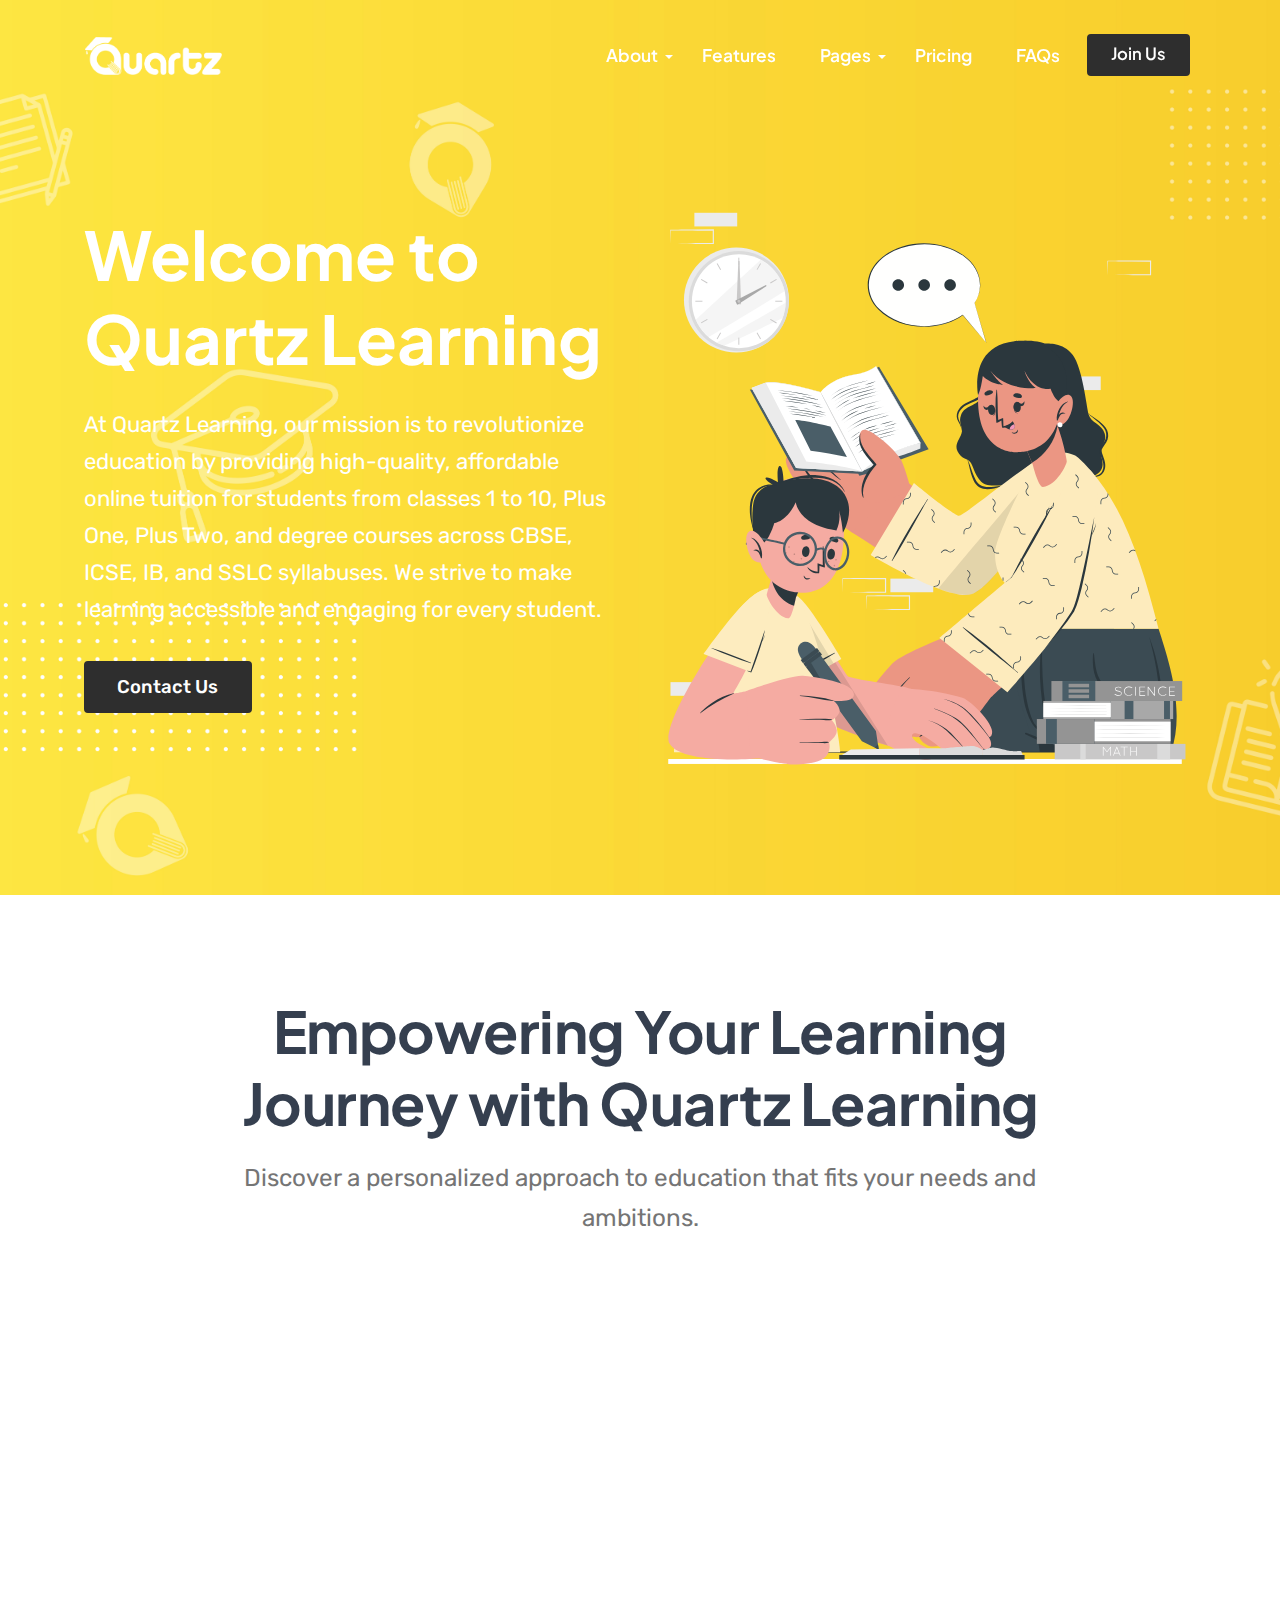
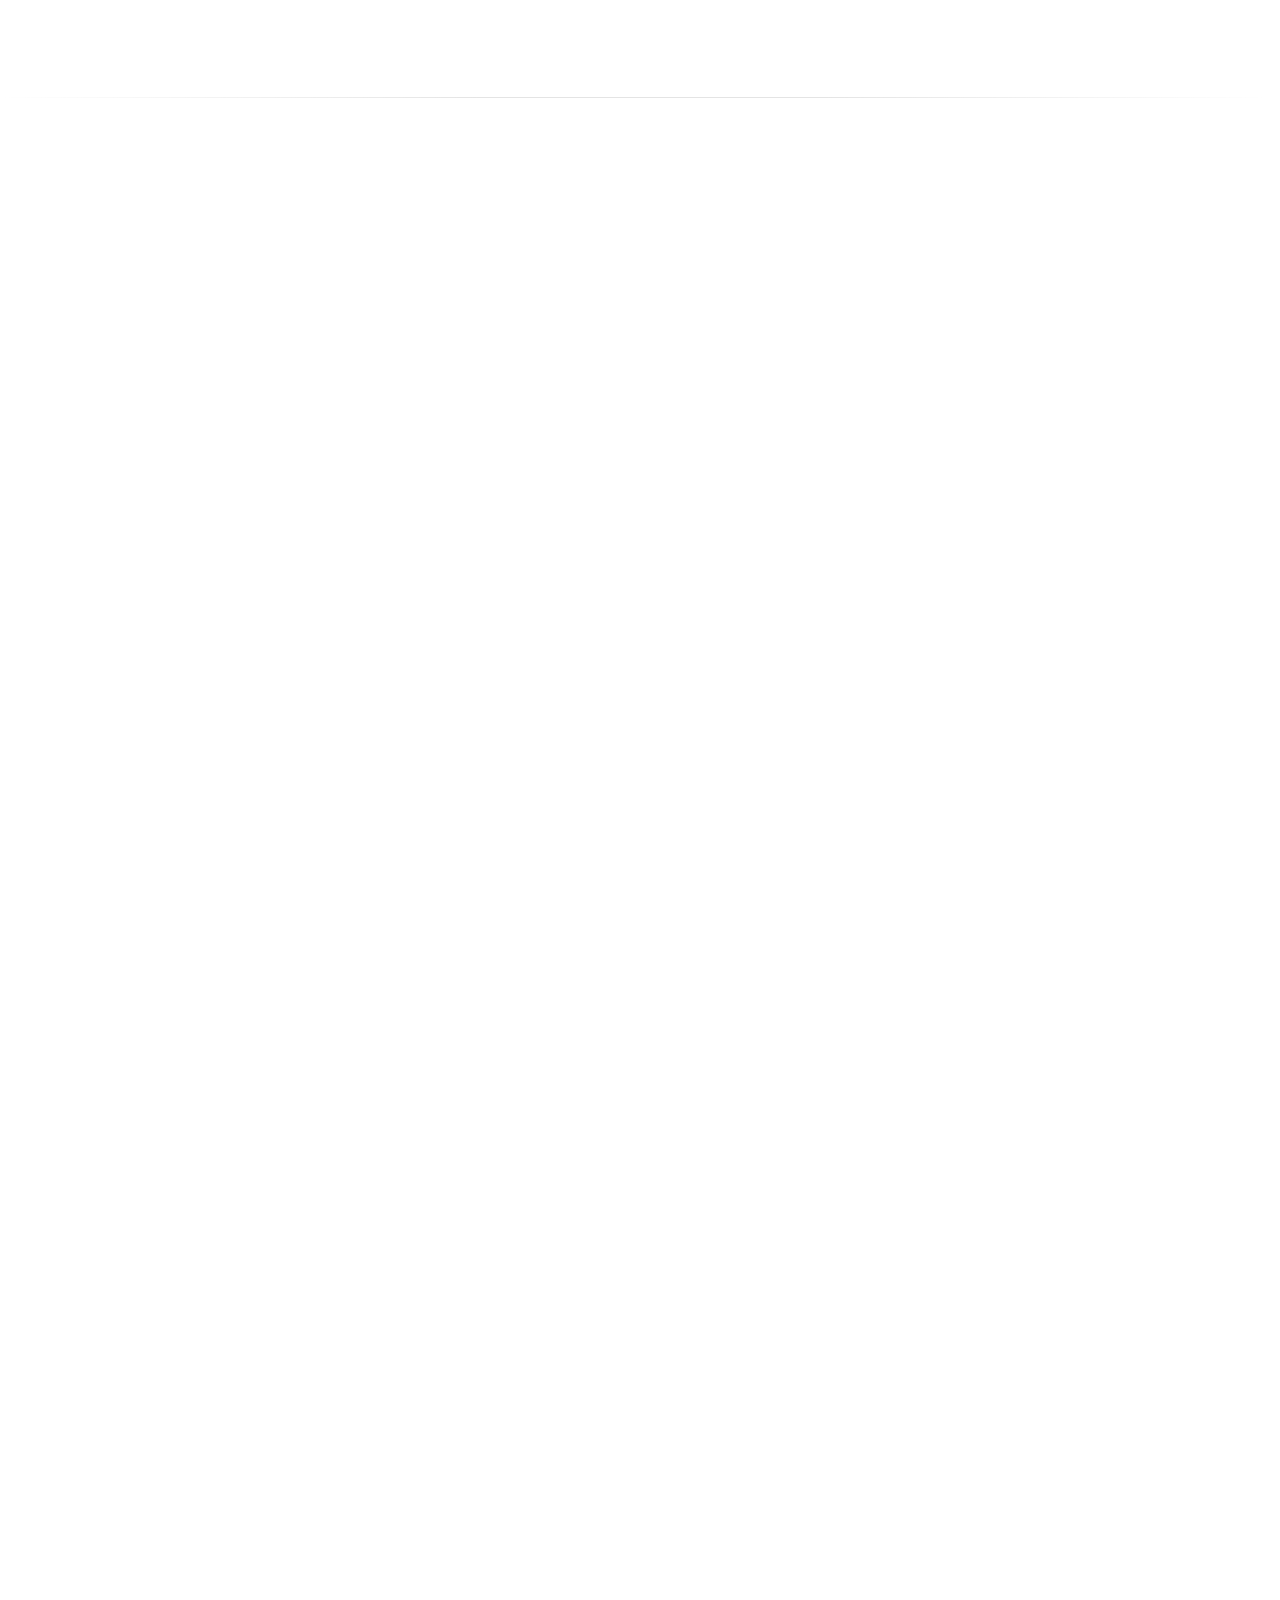
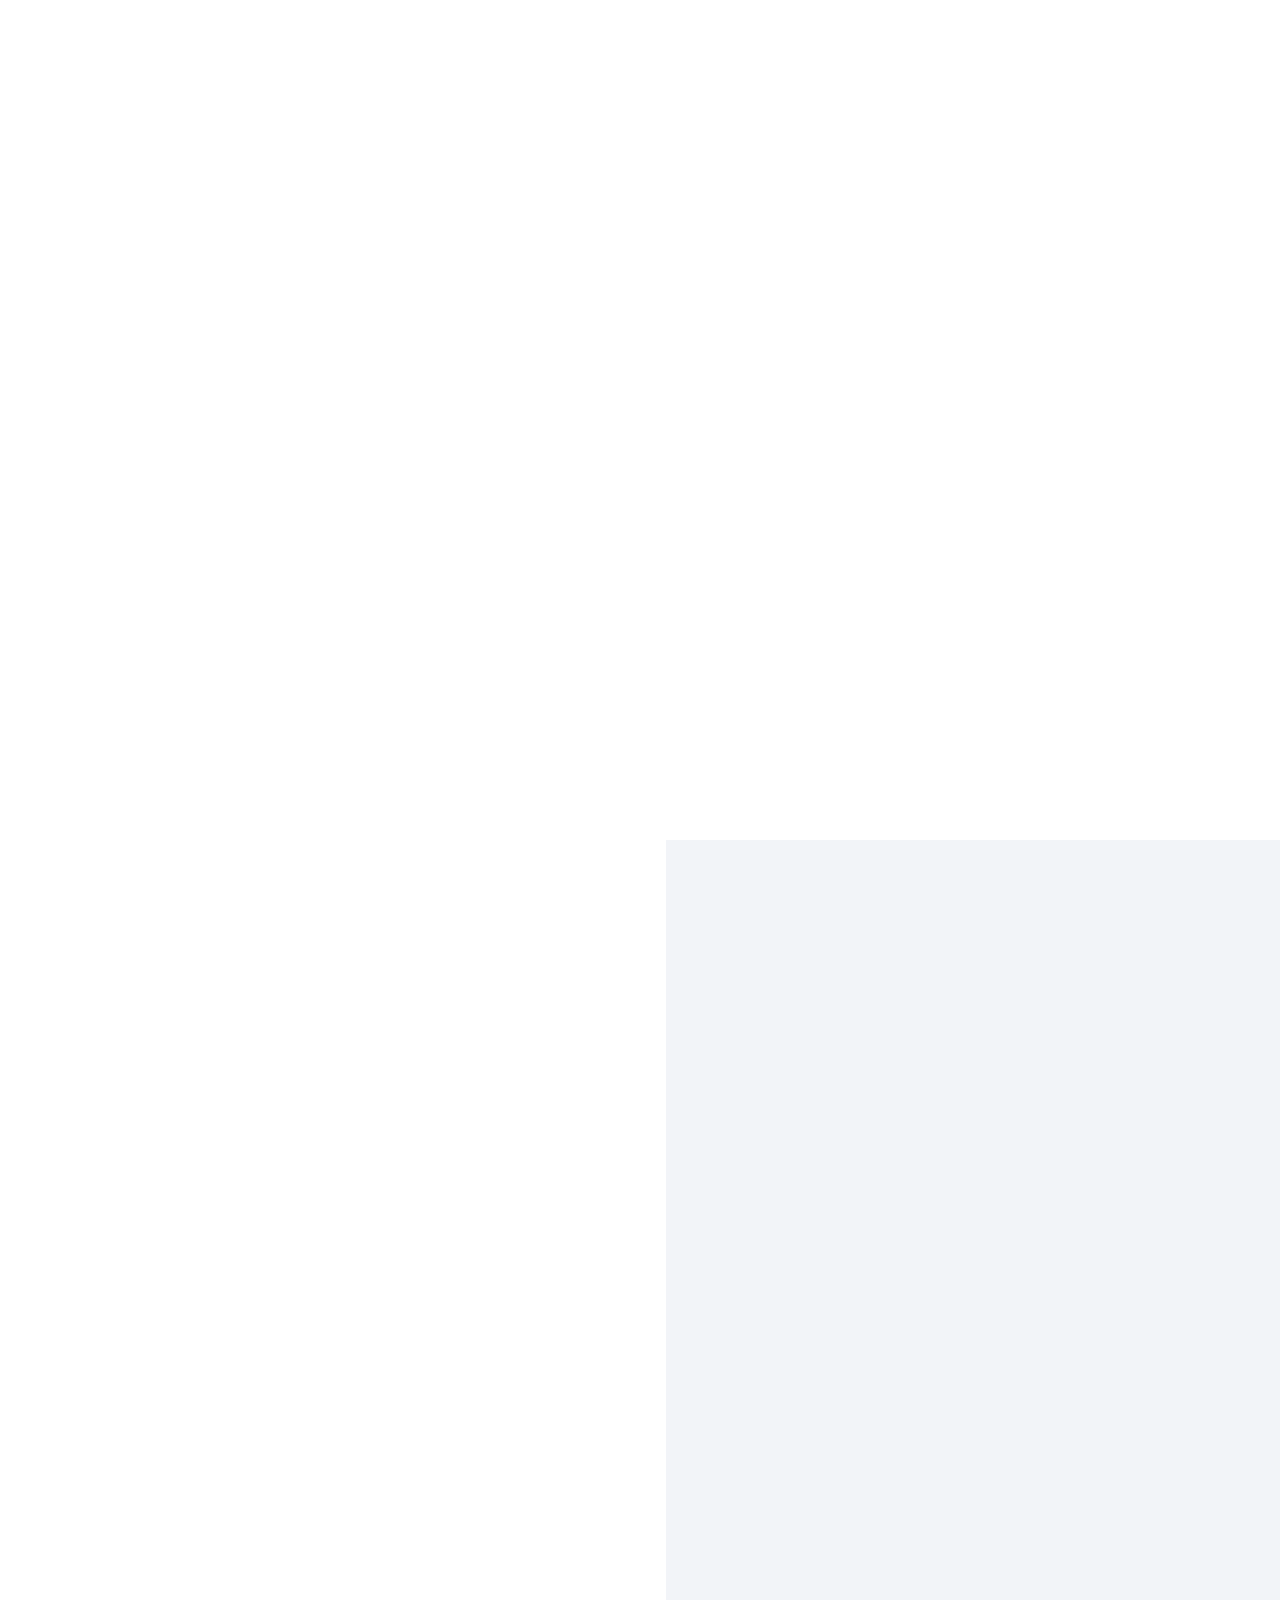
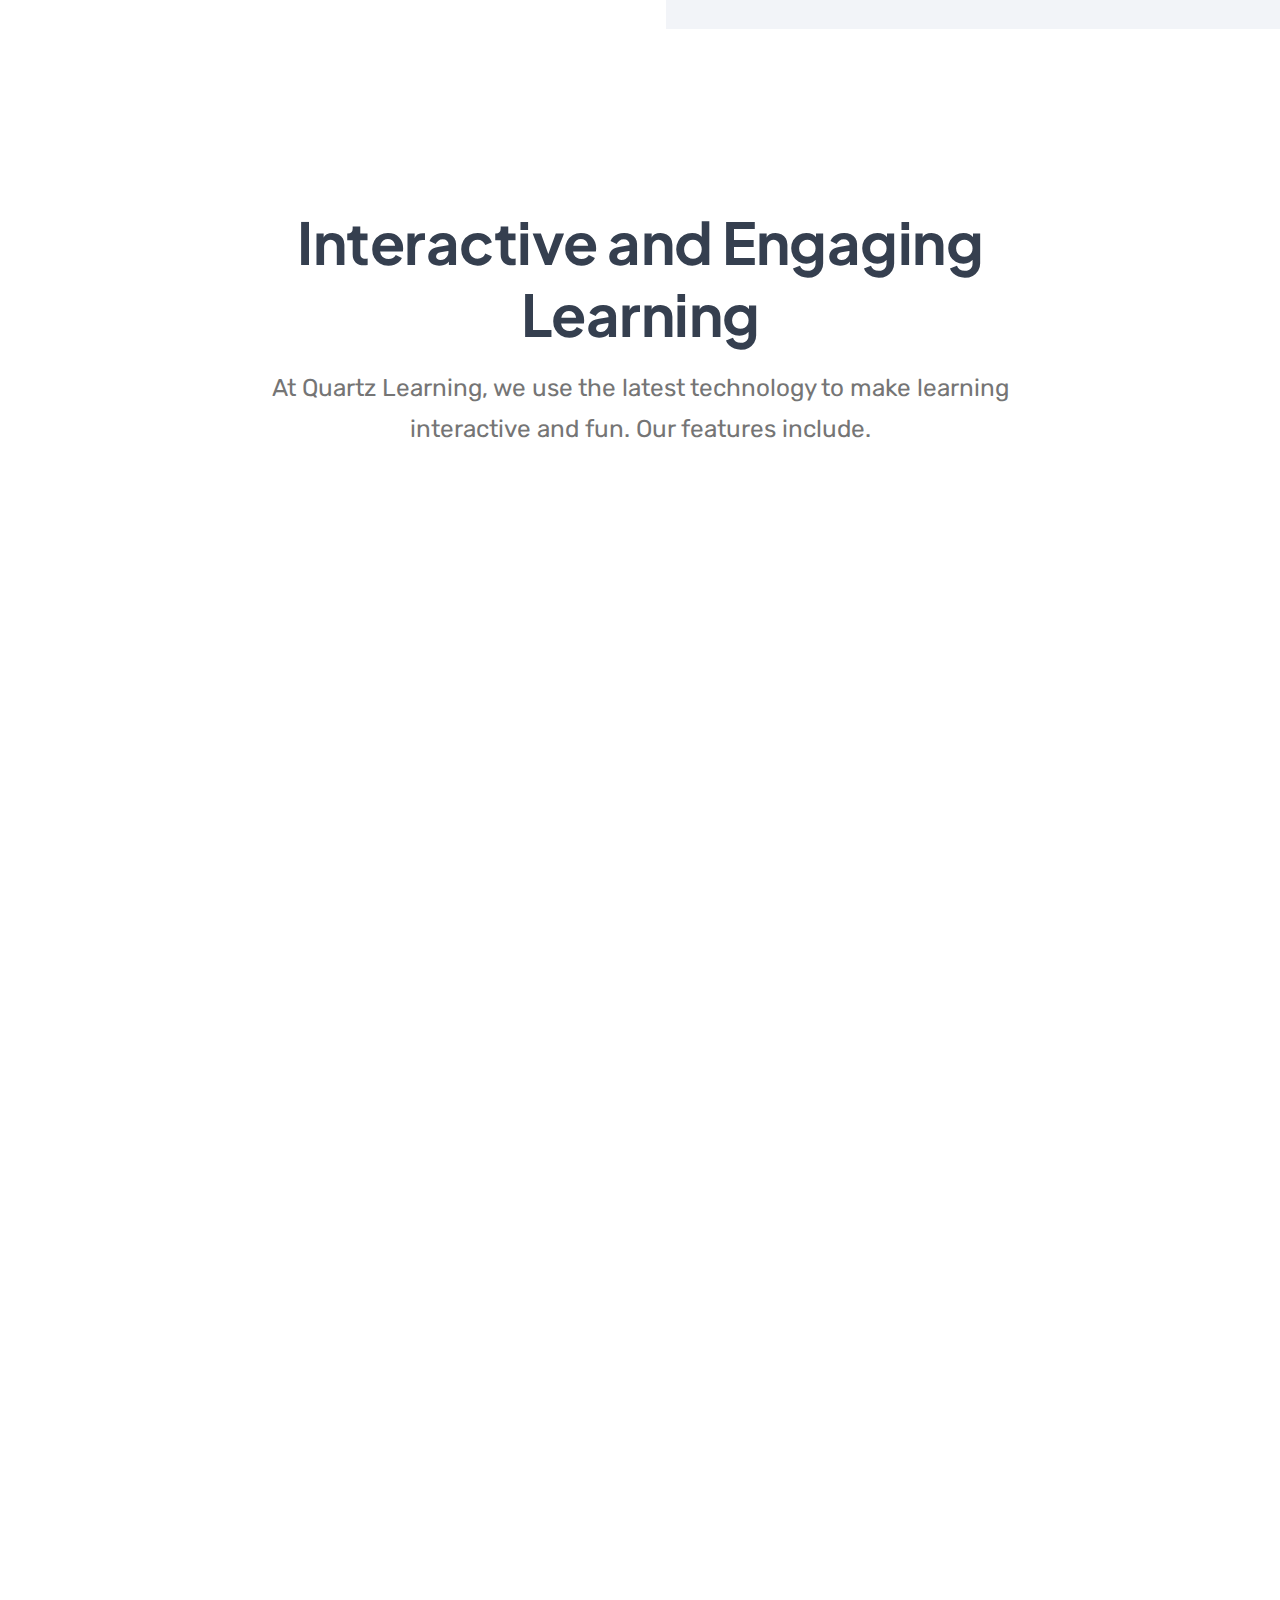
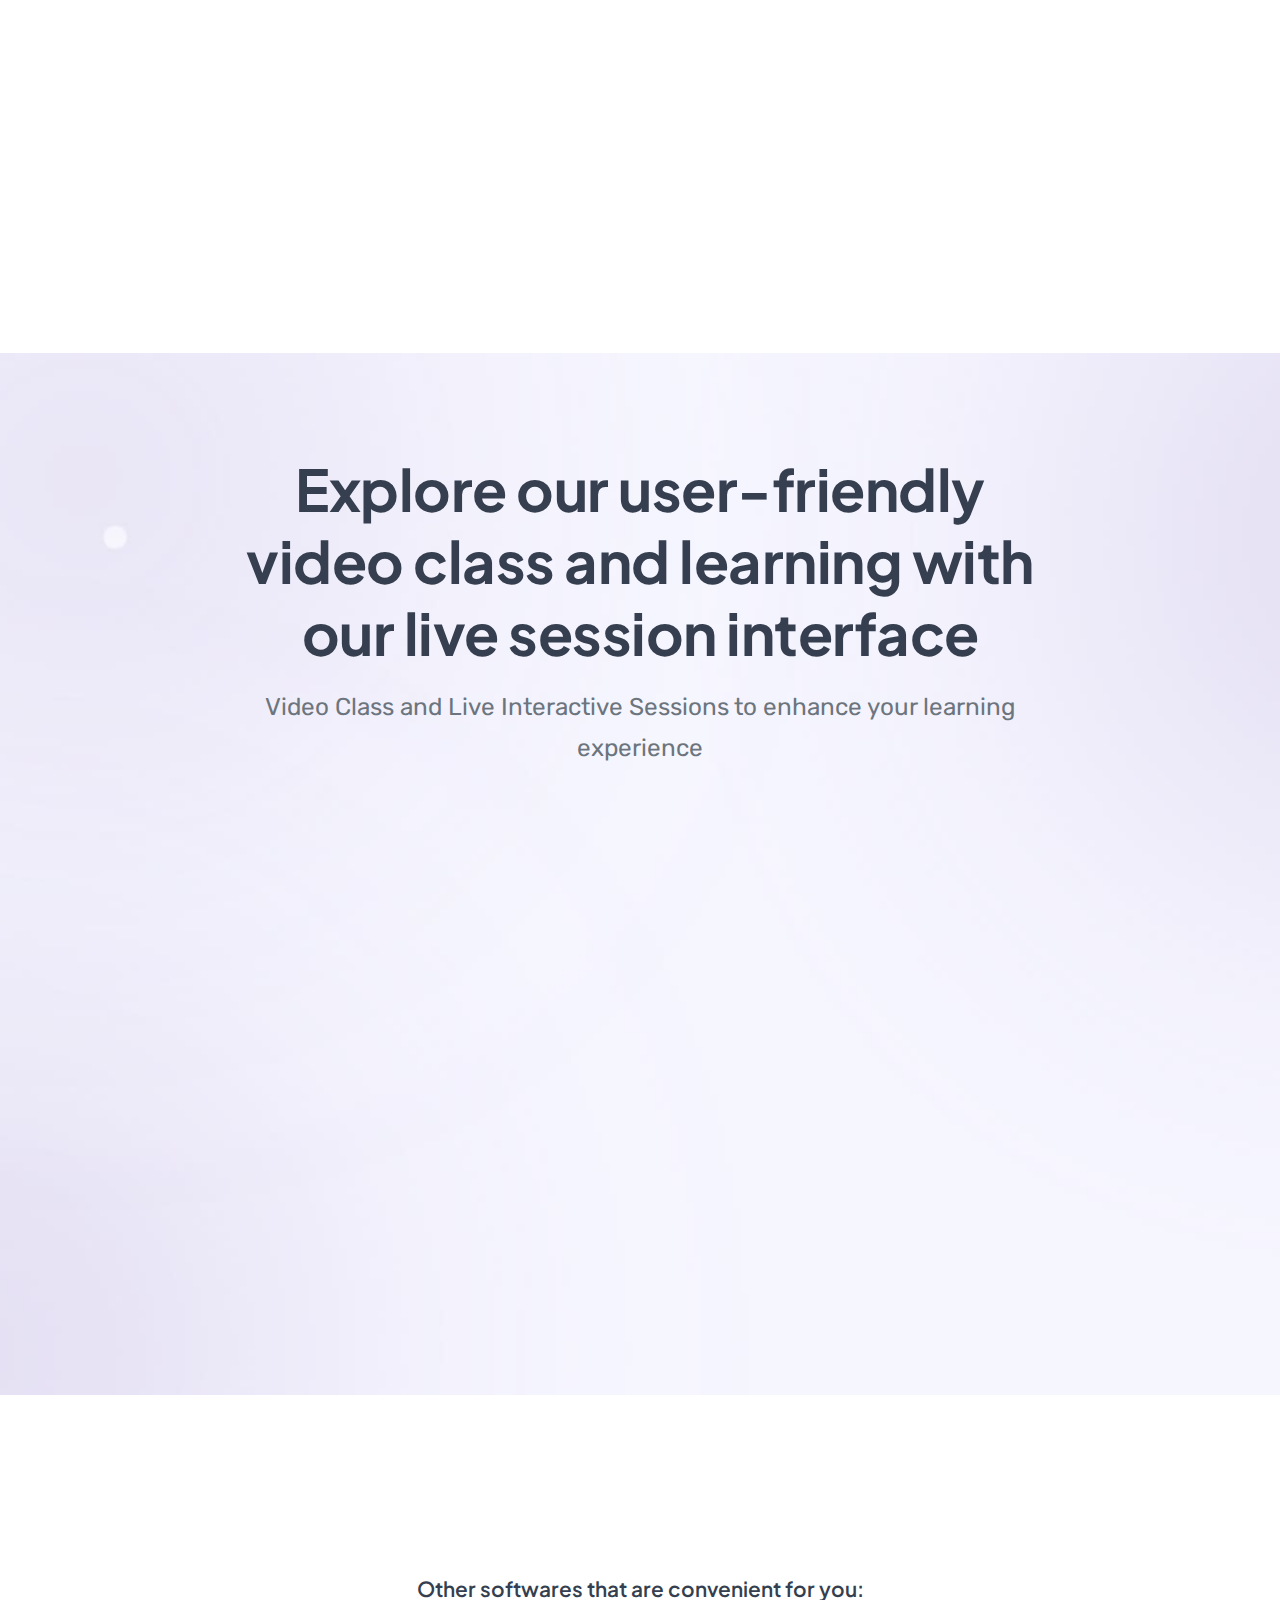
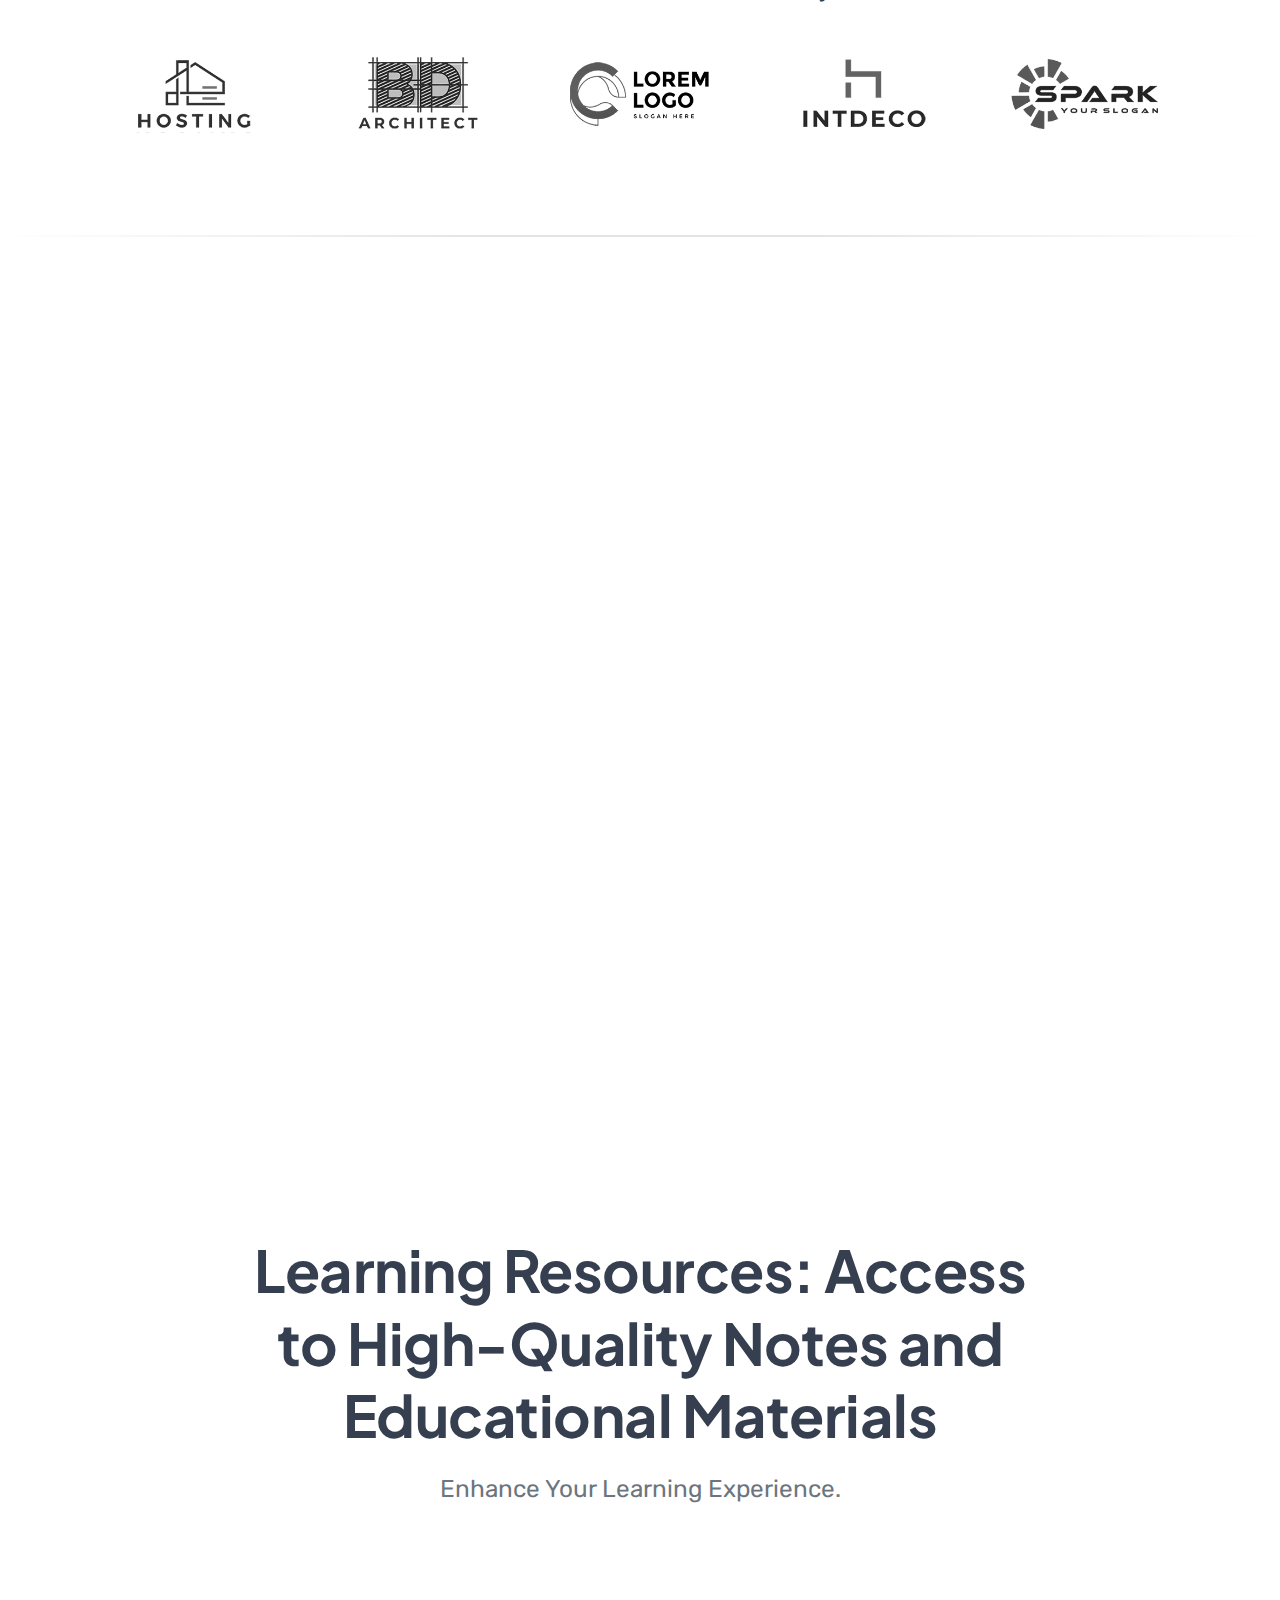
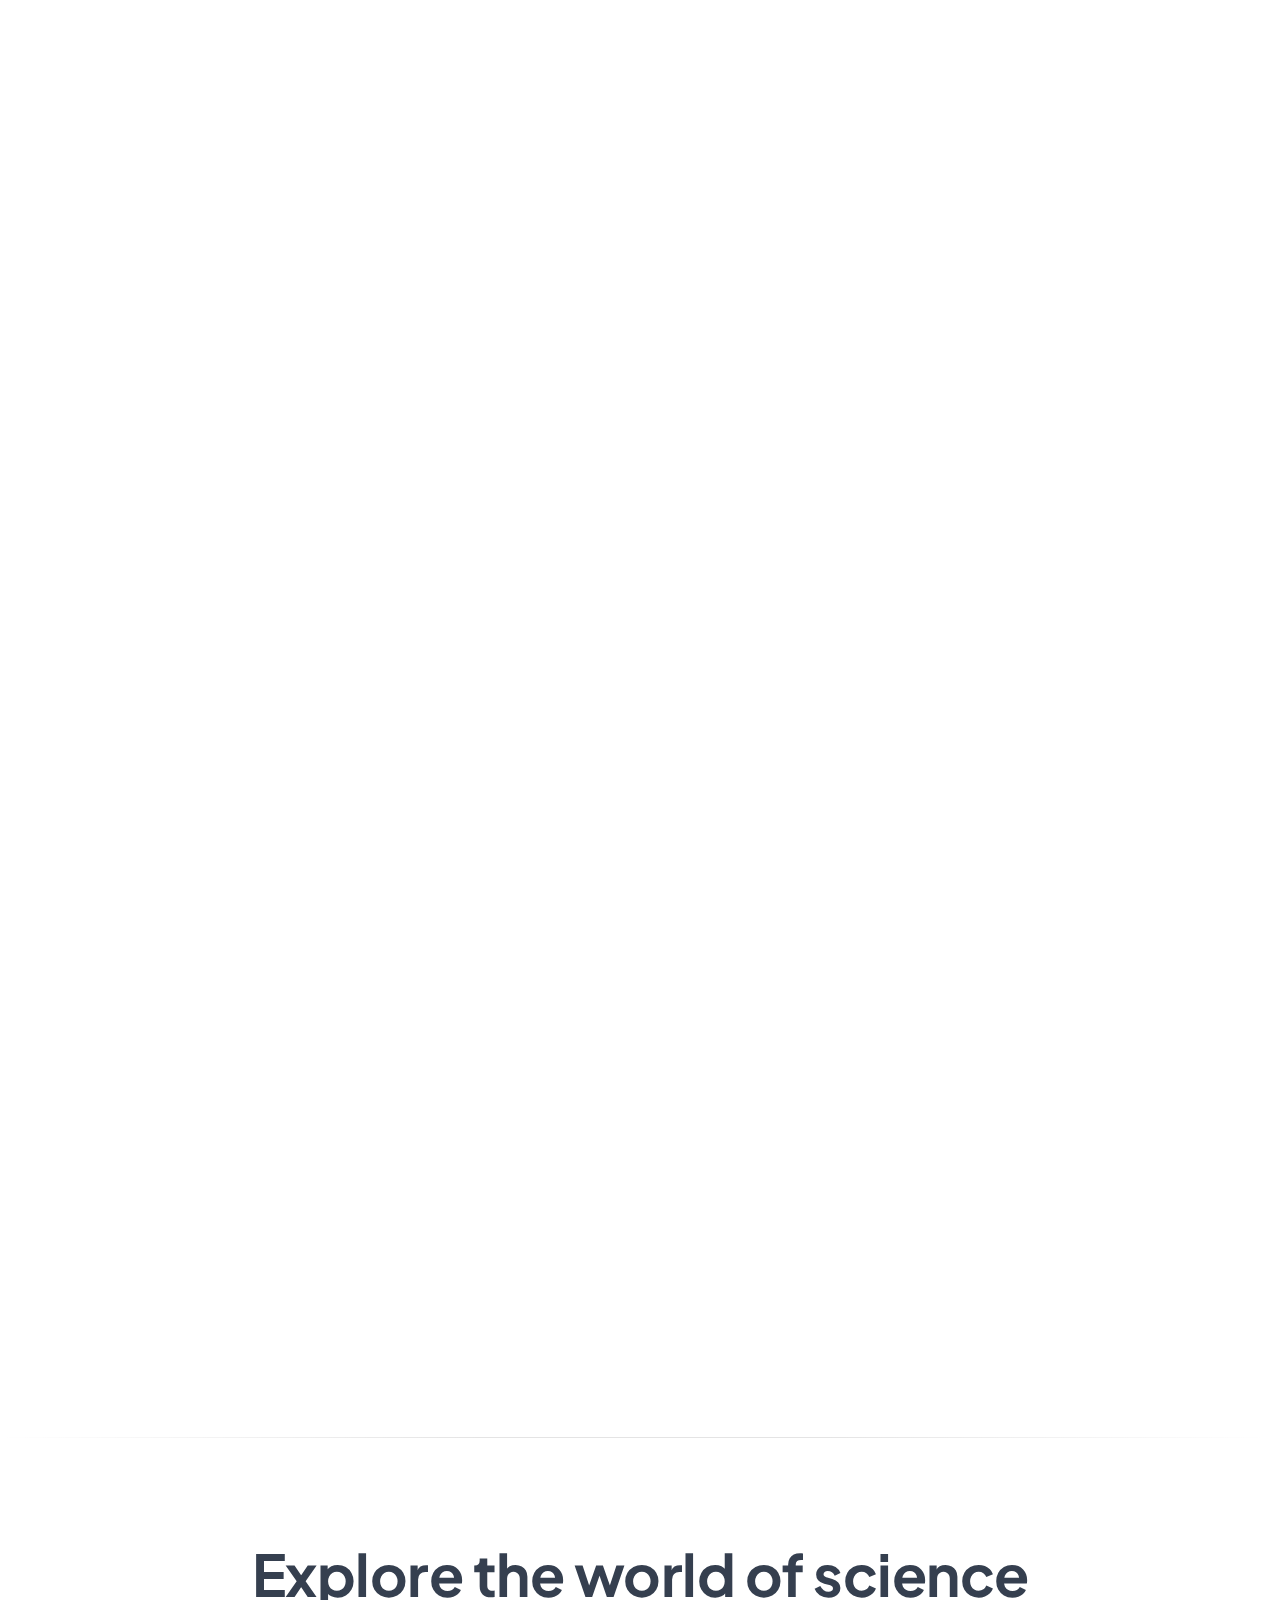
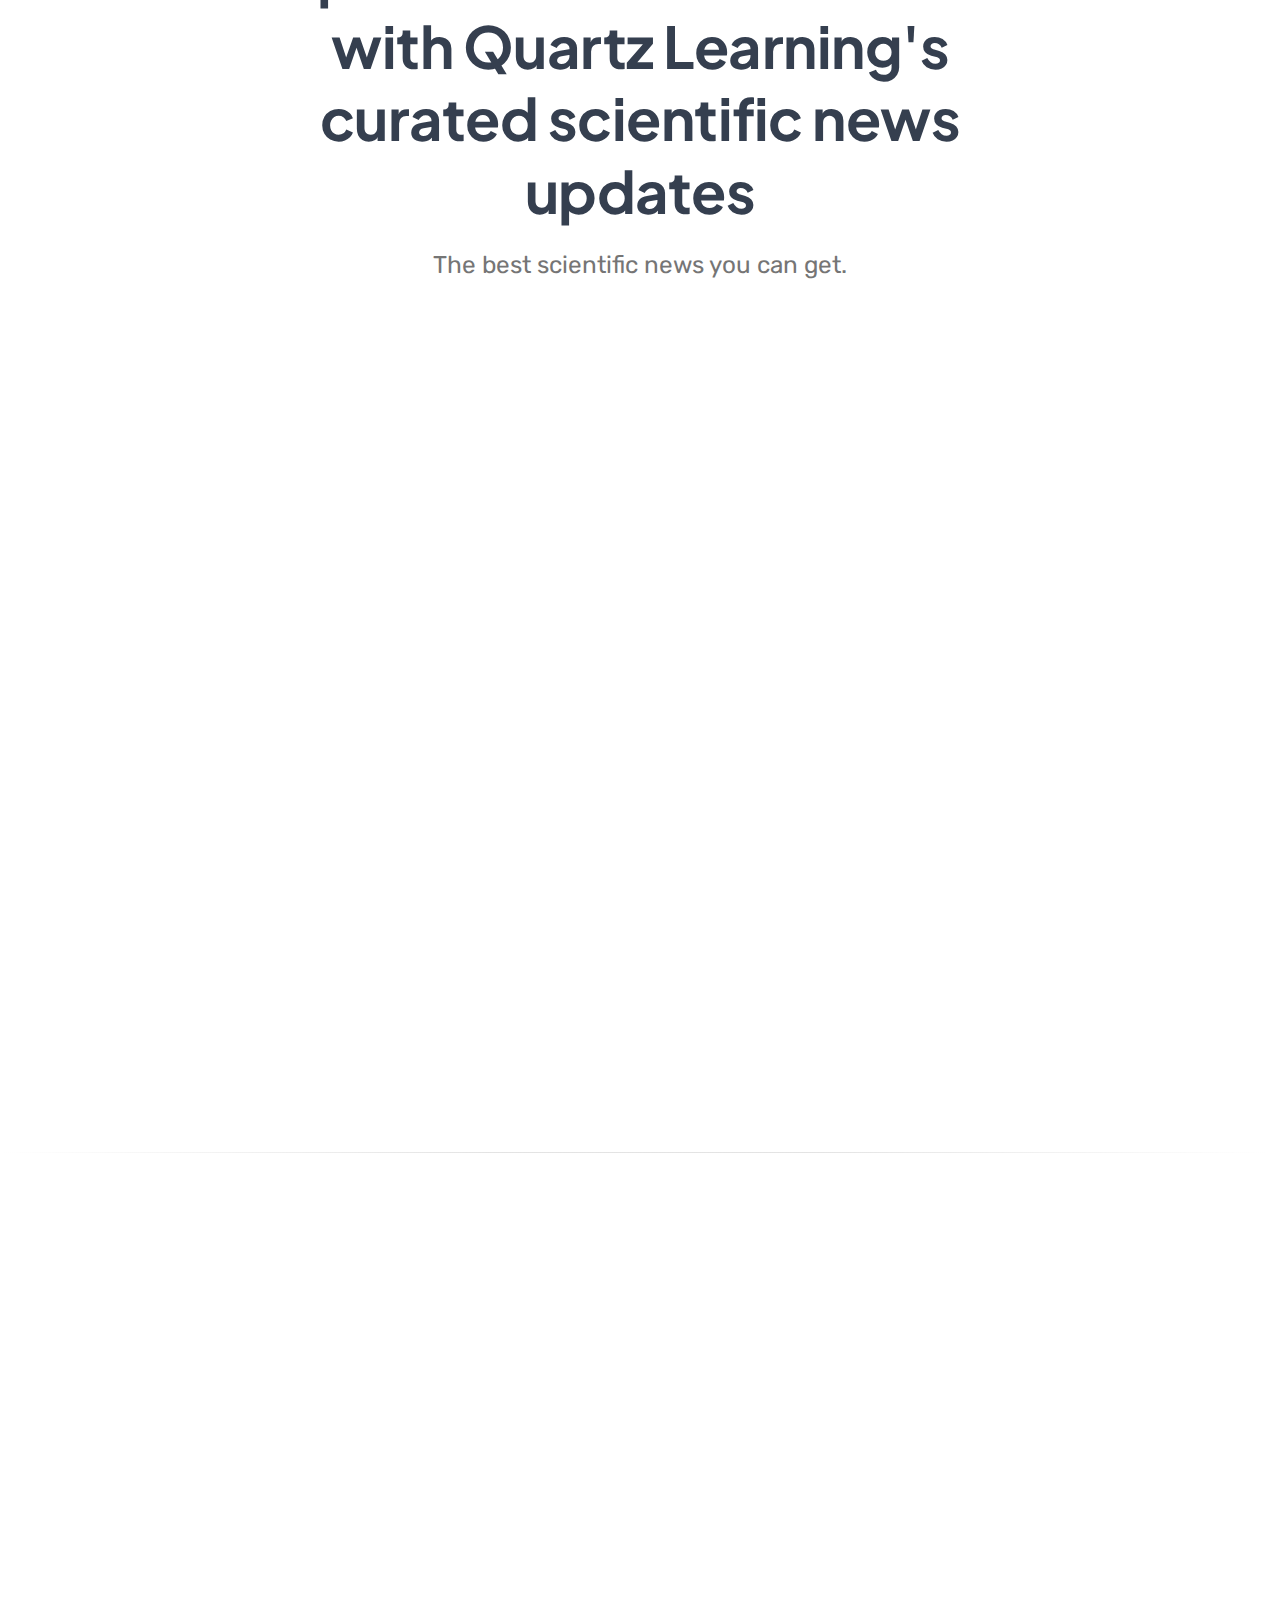
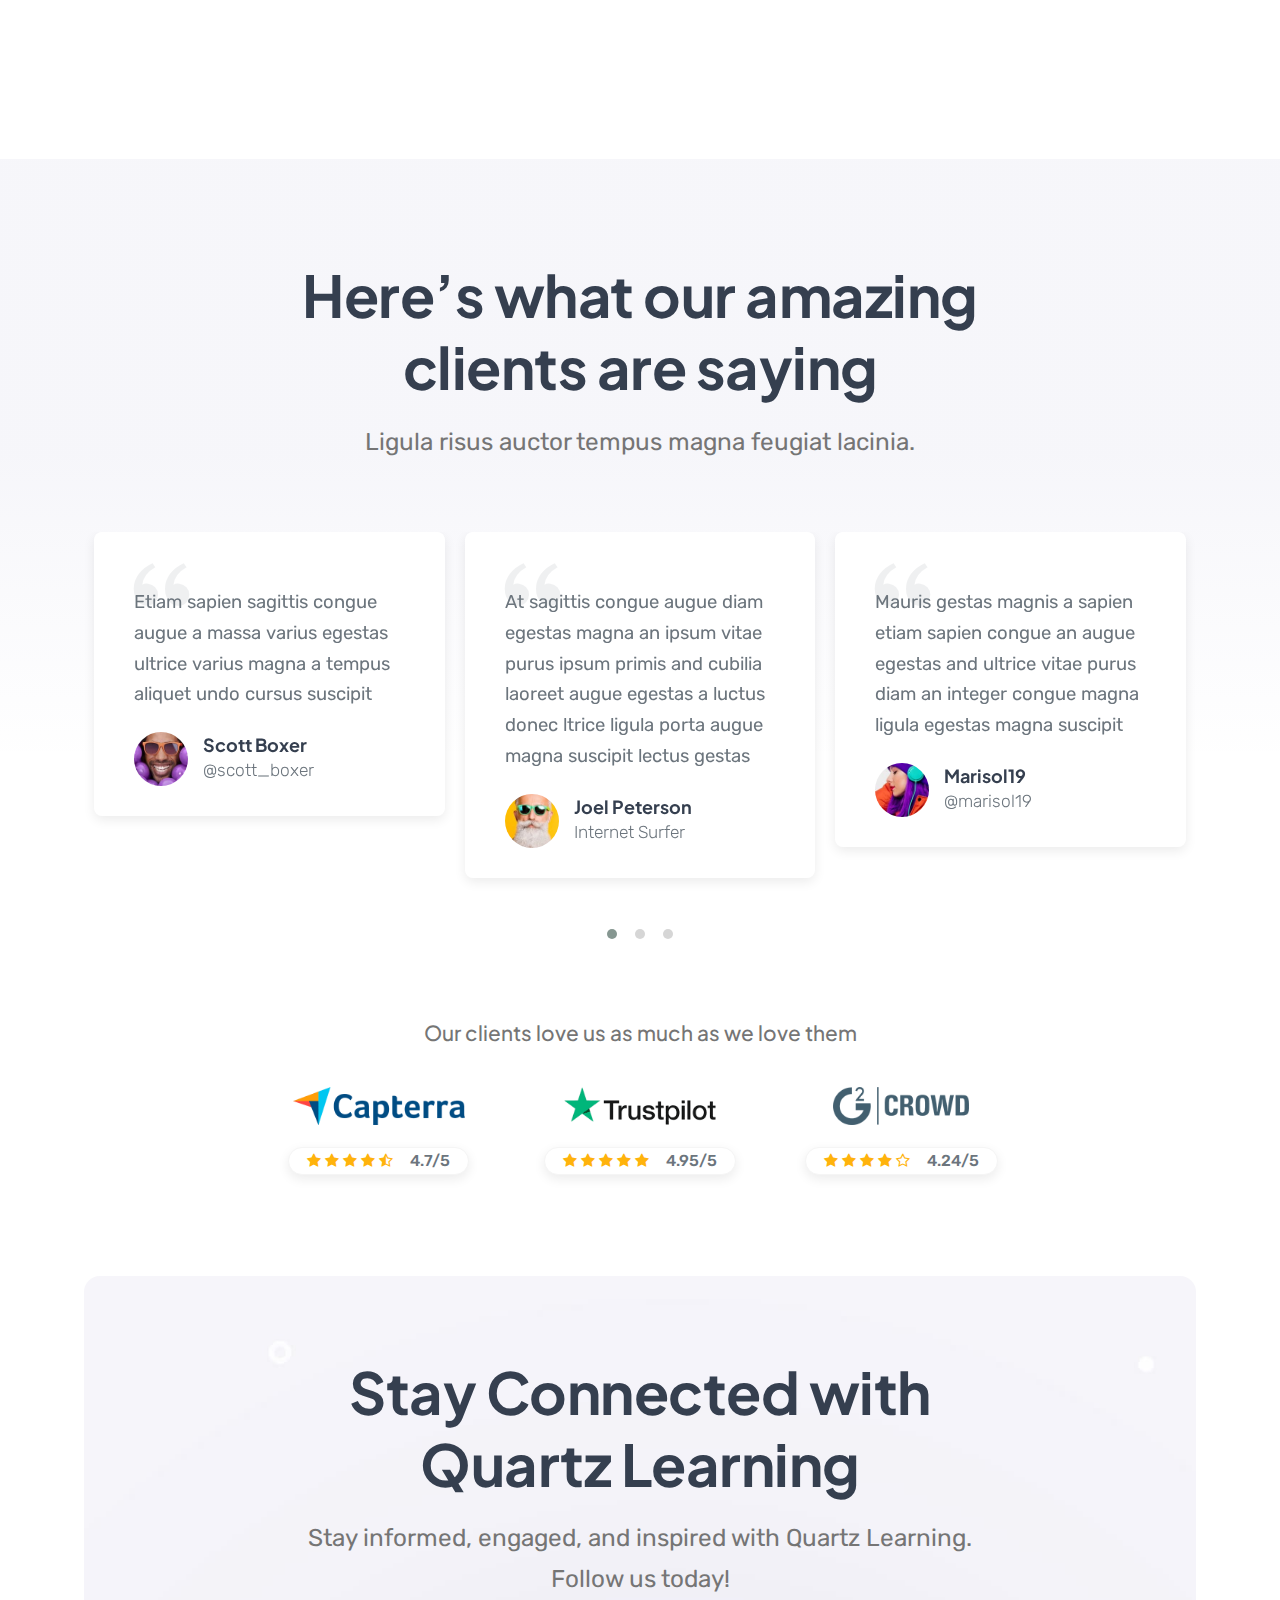
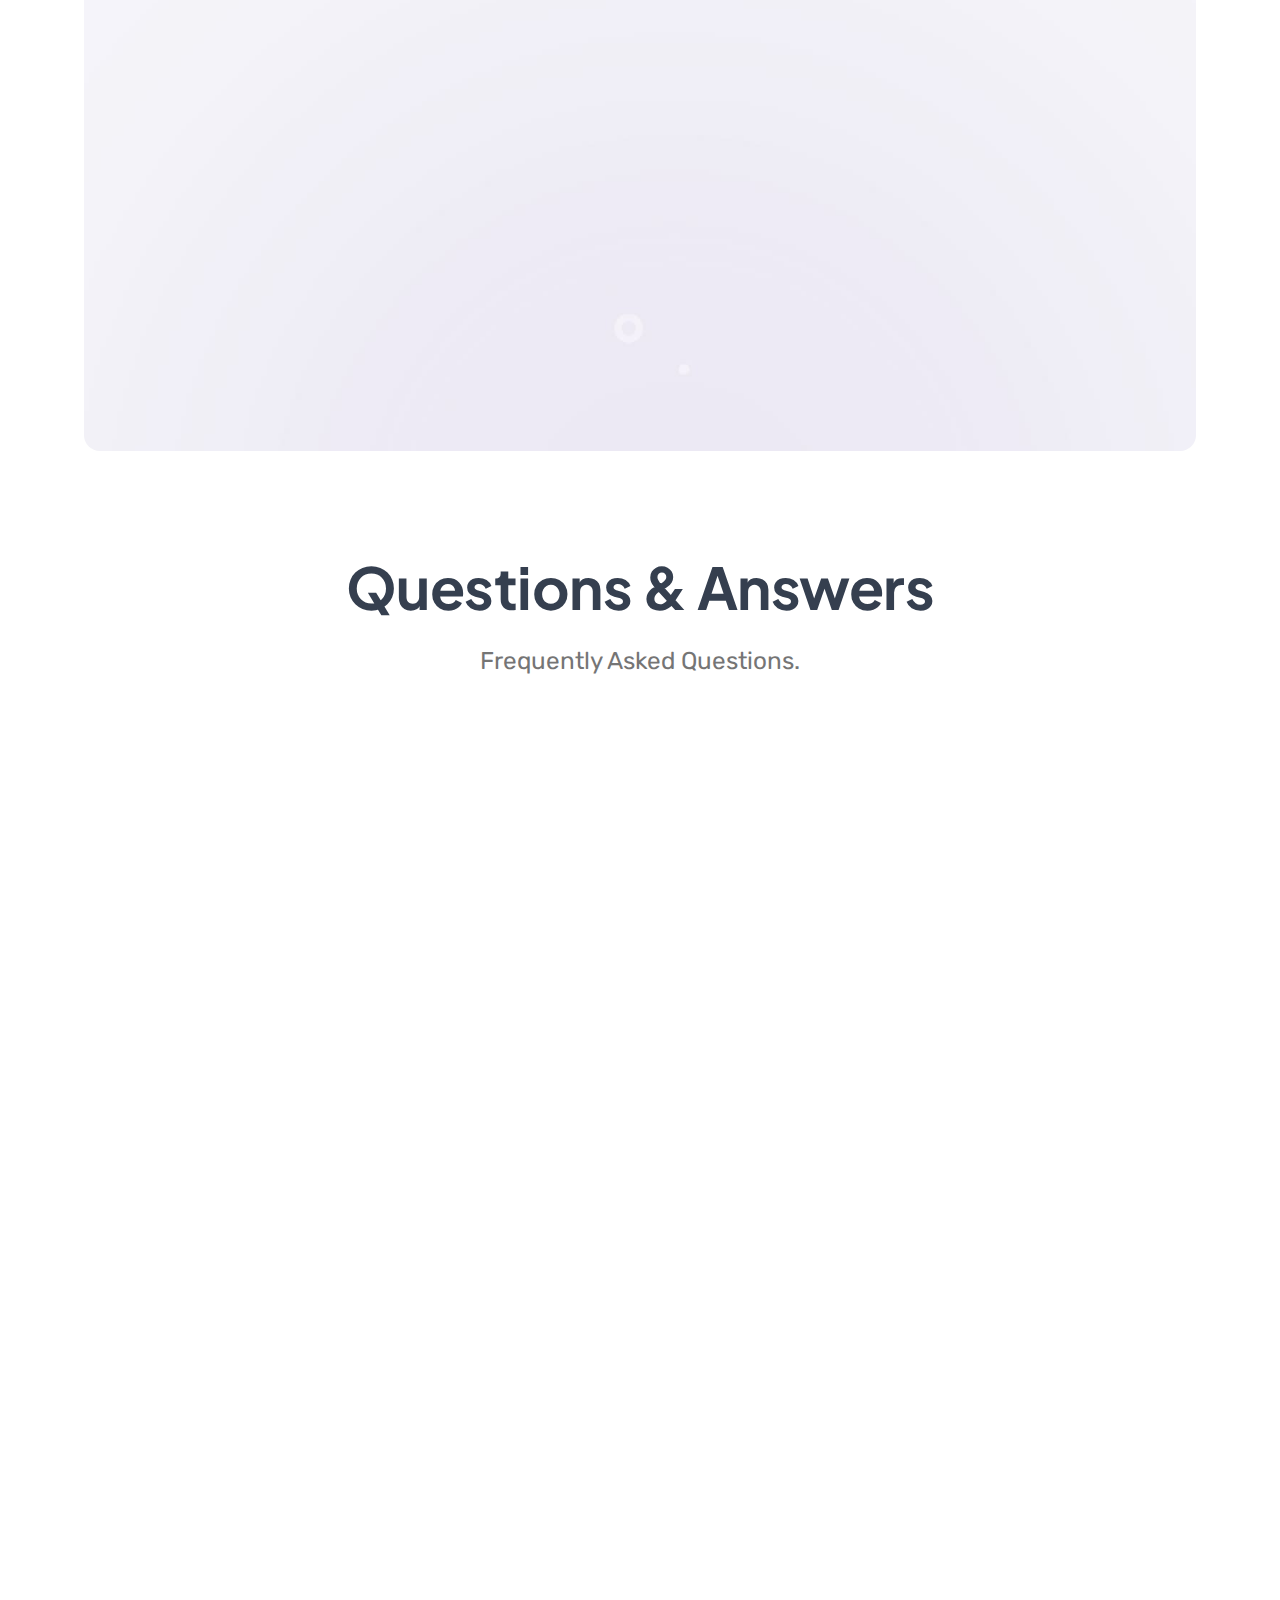
==== commit 1e1b54c4: "Add files via upload" ====
--- a/index.html
+++ b/index.html
@@ -19,7 +19,7 @@
 		<meta name="viewport" content="width=device-width, initial-scale=1">
 				
   		<!-- SITE TITLE -->
-		<title>Martex - Software, App, SaaS & Startup Landing Pages Pack</title>
+		<title>quartz learning - welcome to the learning platform</title>
 							
 		<!-- FAVICON AND TOUCH ICONS -->
 		<link rel="shortcut icon" href="images/favicon.ico" type="image/x-icon">
@@ -199,15 +199,9 @@
 							    	<li class="nl-simple" aria-haspopup="true"><a href="#faqs-3" class="h-link">FAQs</a></li>
 
 
-							    	<!-- SIGN IN LINK -->
-							    	<li class="nl-simple reg-fst-link mobile-last-link" aria-haspopup="true">
-							    		<a href="login-2.html" class="h-link">Sign in</a>
-							    	</li>
-
-
 								    <!-- SIGN UP BUTTON -->
 								    <li class="nl-simple" aria-haspopup="true">
-								    	<a href="signup-2.html" class="btn r-04 btn--theme hover--tra-white last-link">Sign up</a>
+								    	<a href="join us.html" class="btn r-04 btn--theme hover--tra-white last-link">Join Us</a>
 								    </li> 
 
 
@@ -2416,7 +2410,7 @@
 										<p class="p-xl">It only takes a few clicks to get started</p>
 
 										<!-- Button -->
-										<a href="signup-1.html" class="btn r-04 btn--theme hover--tra-white">Contact Us</a>
+										<a href="contact on whatsapp.html" class="btn r-04 btn--theme hover--tra-white">Contact Us</a>
 
 										<!-- Button Text -->
 										<p class="p-sm btn-txt ico-15">
